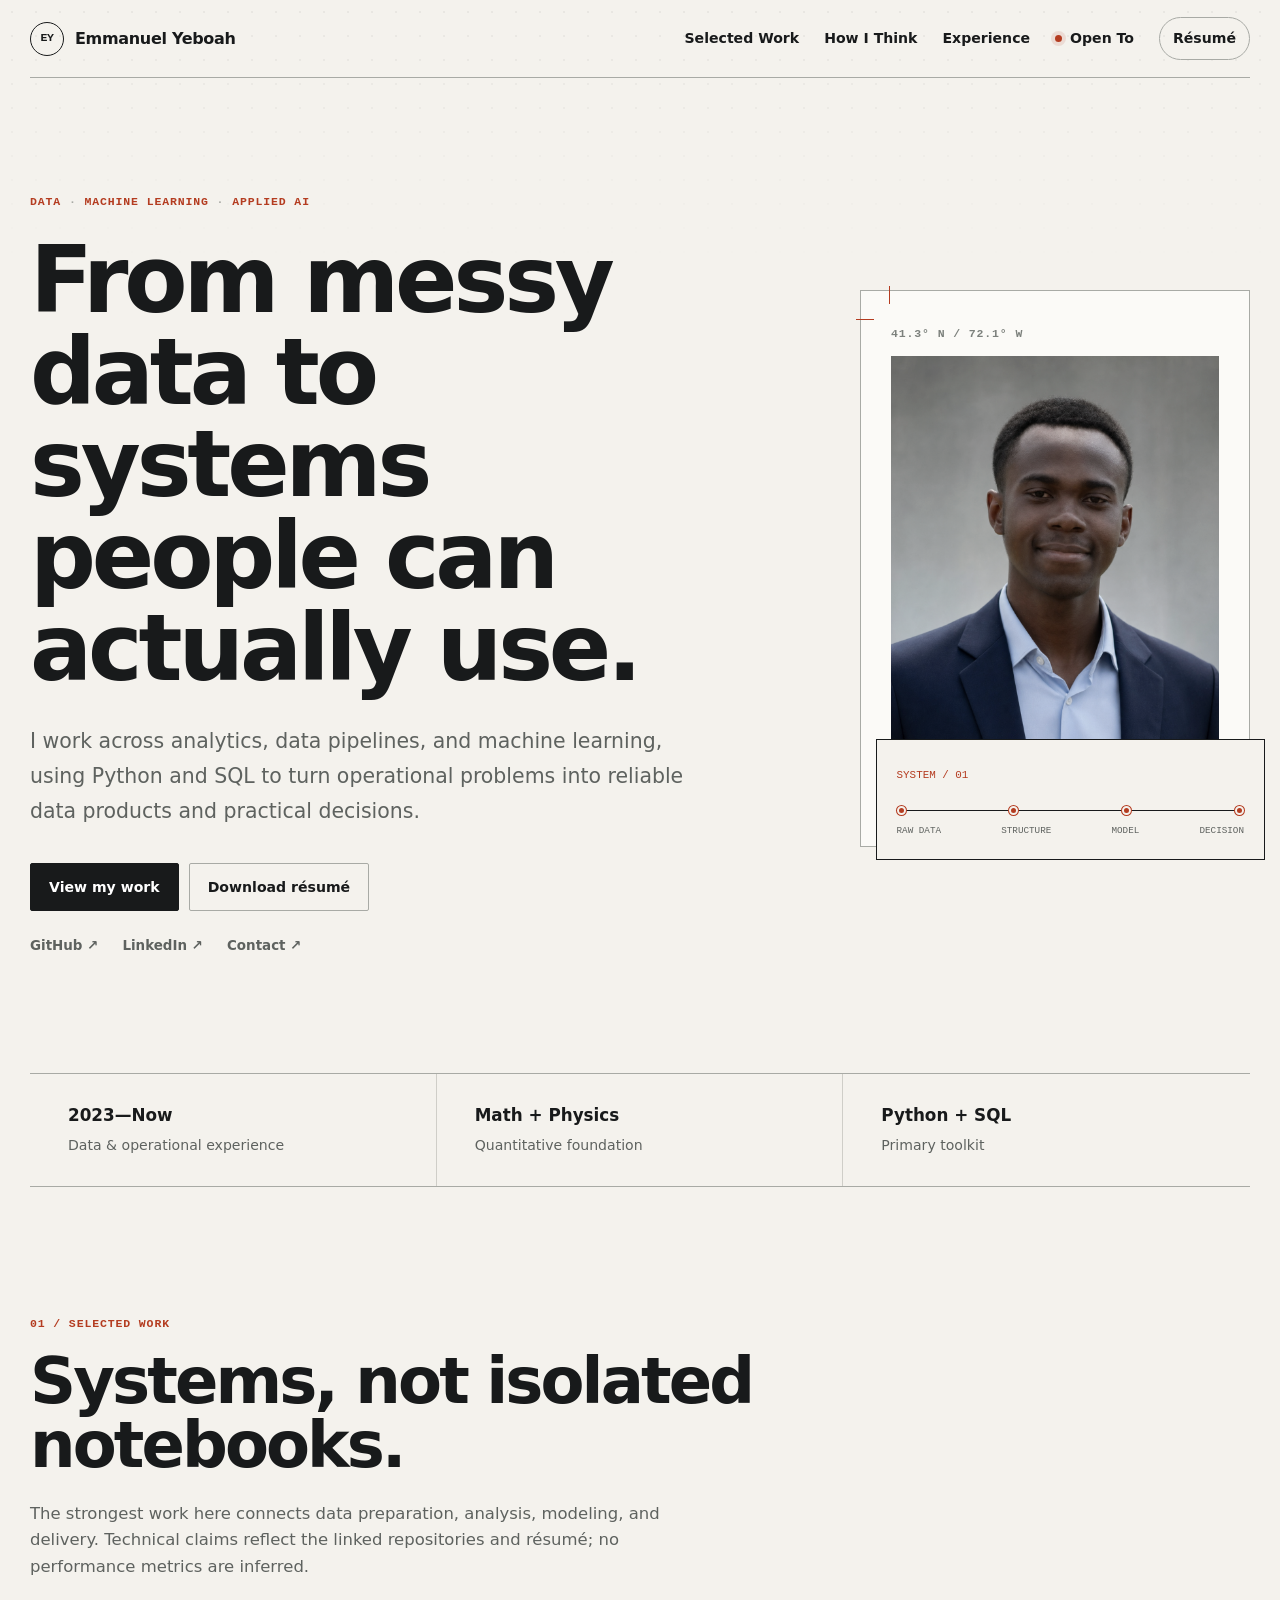
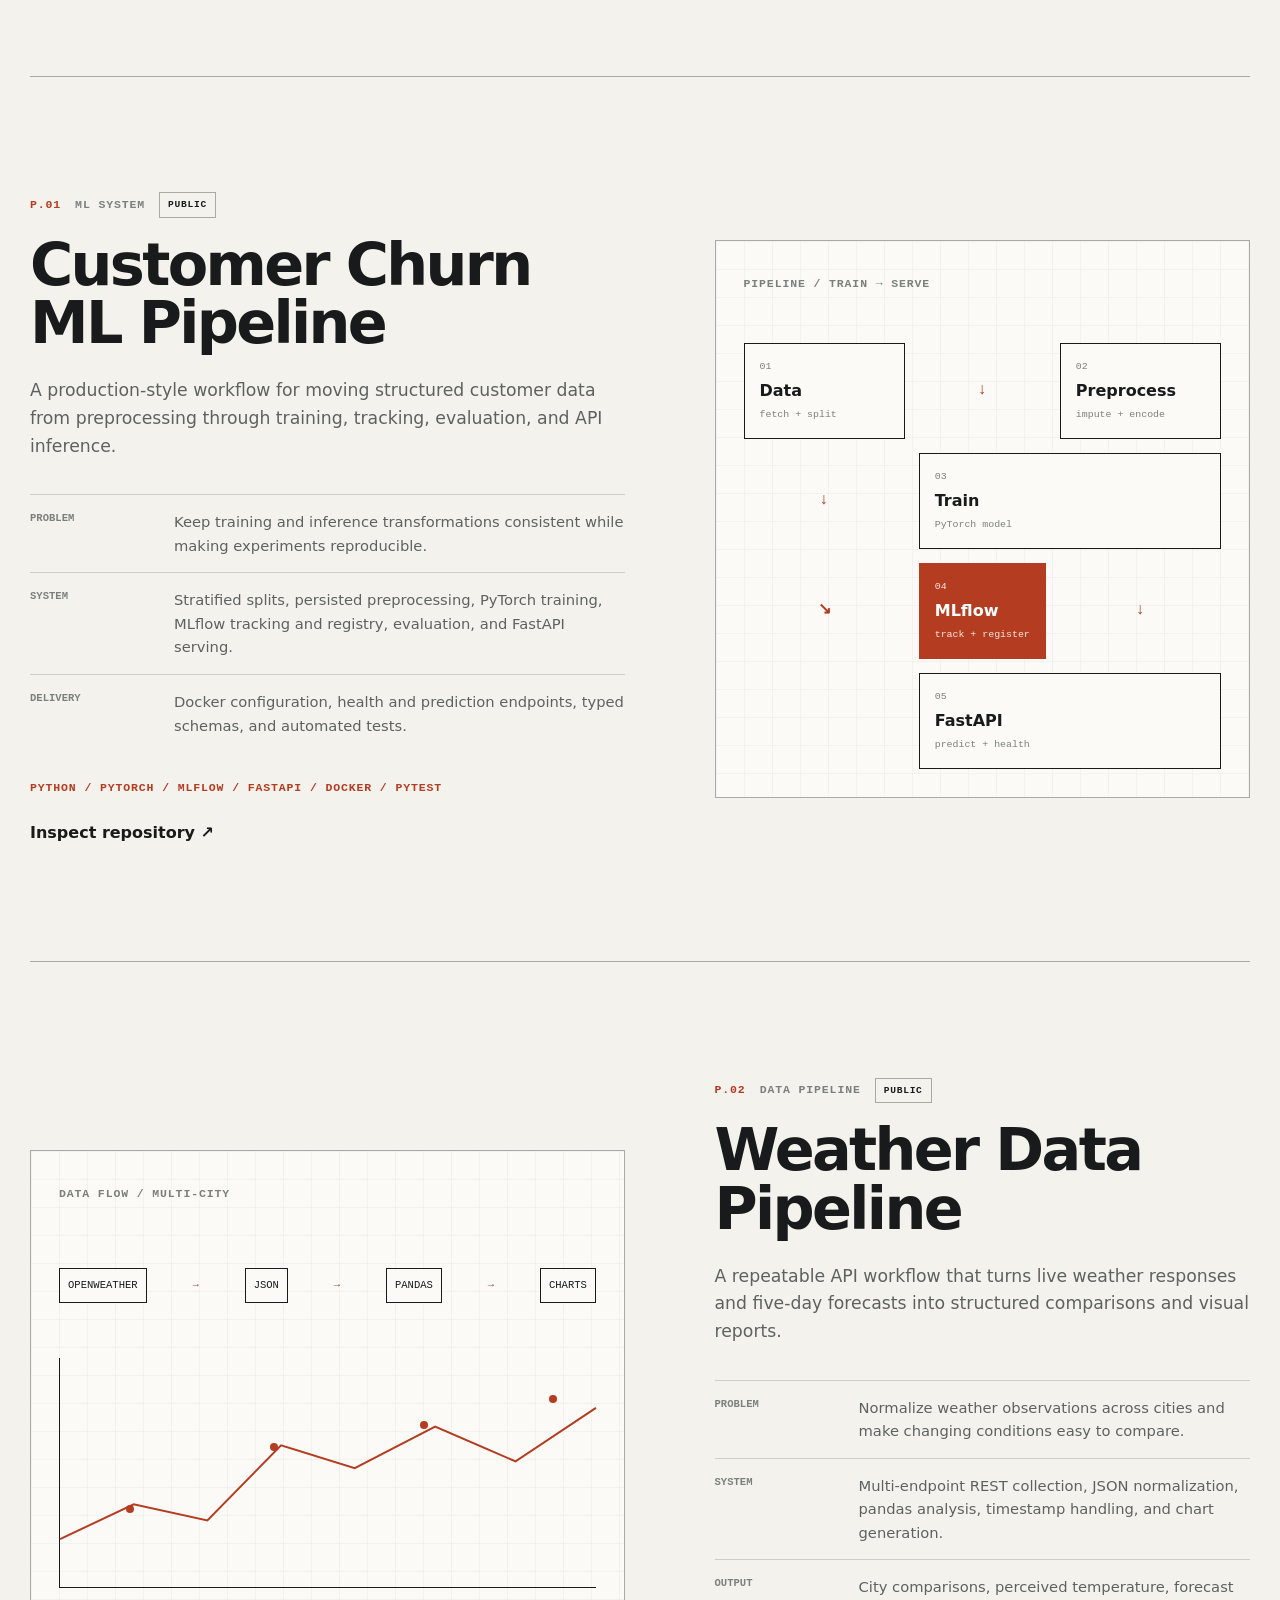
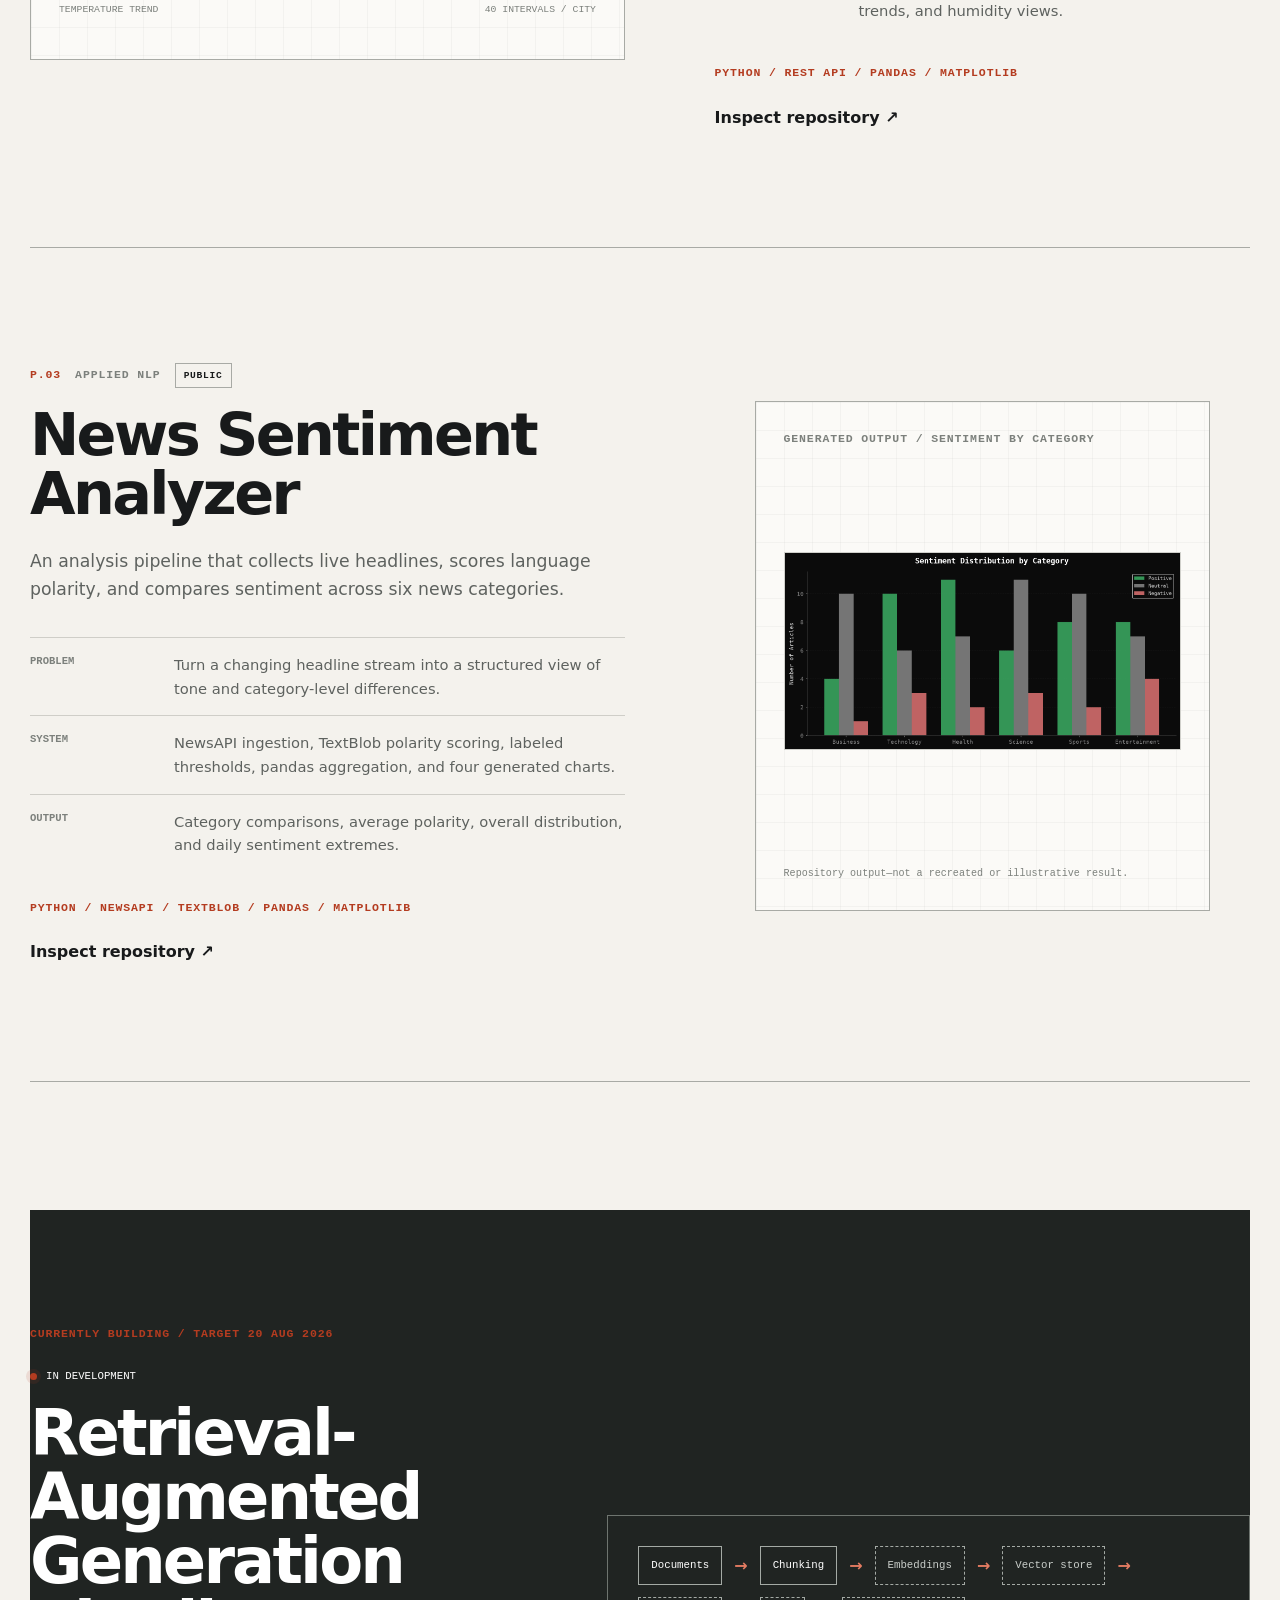
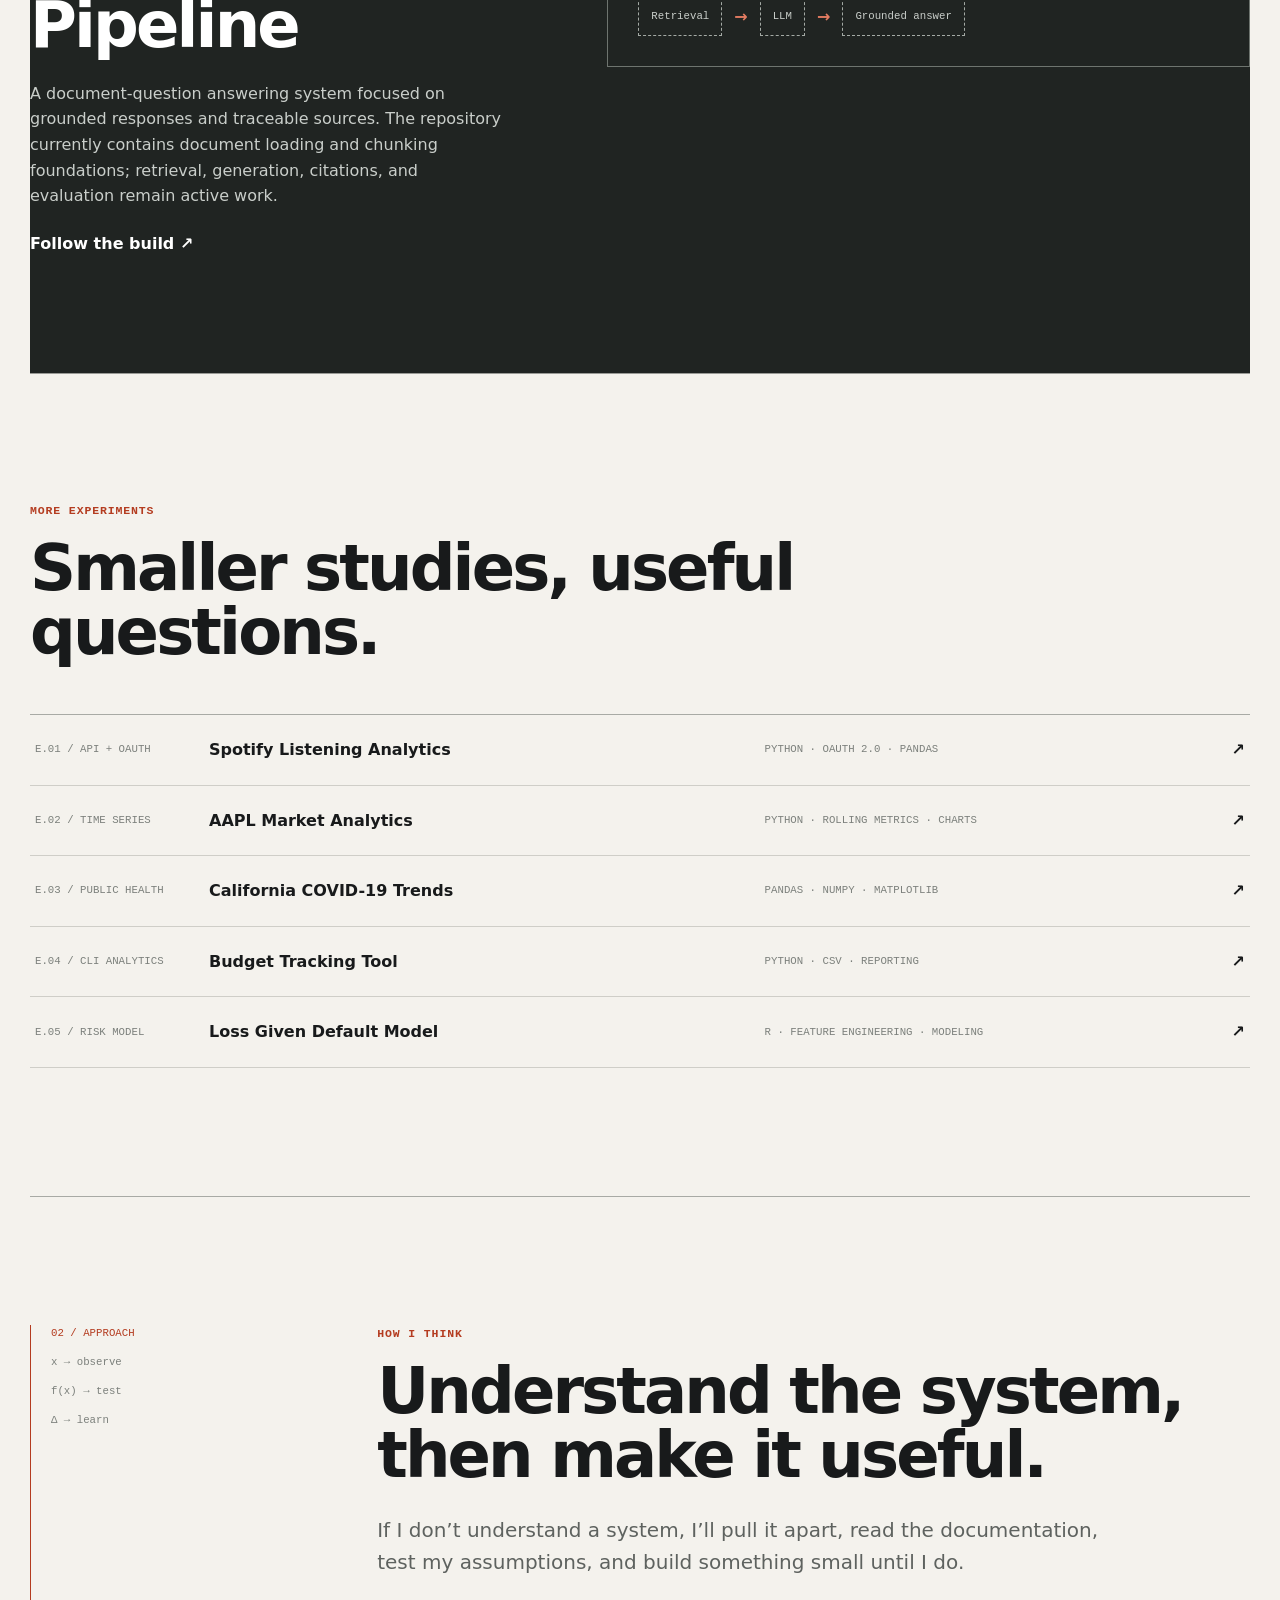
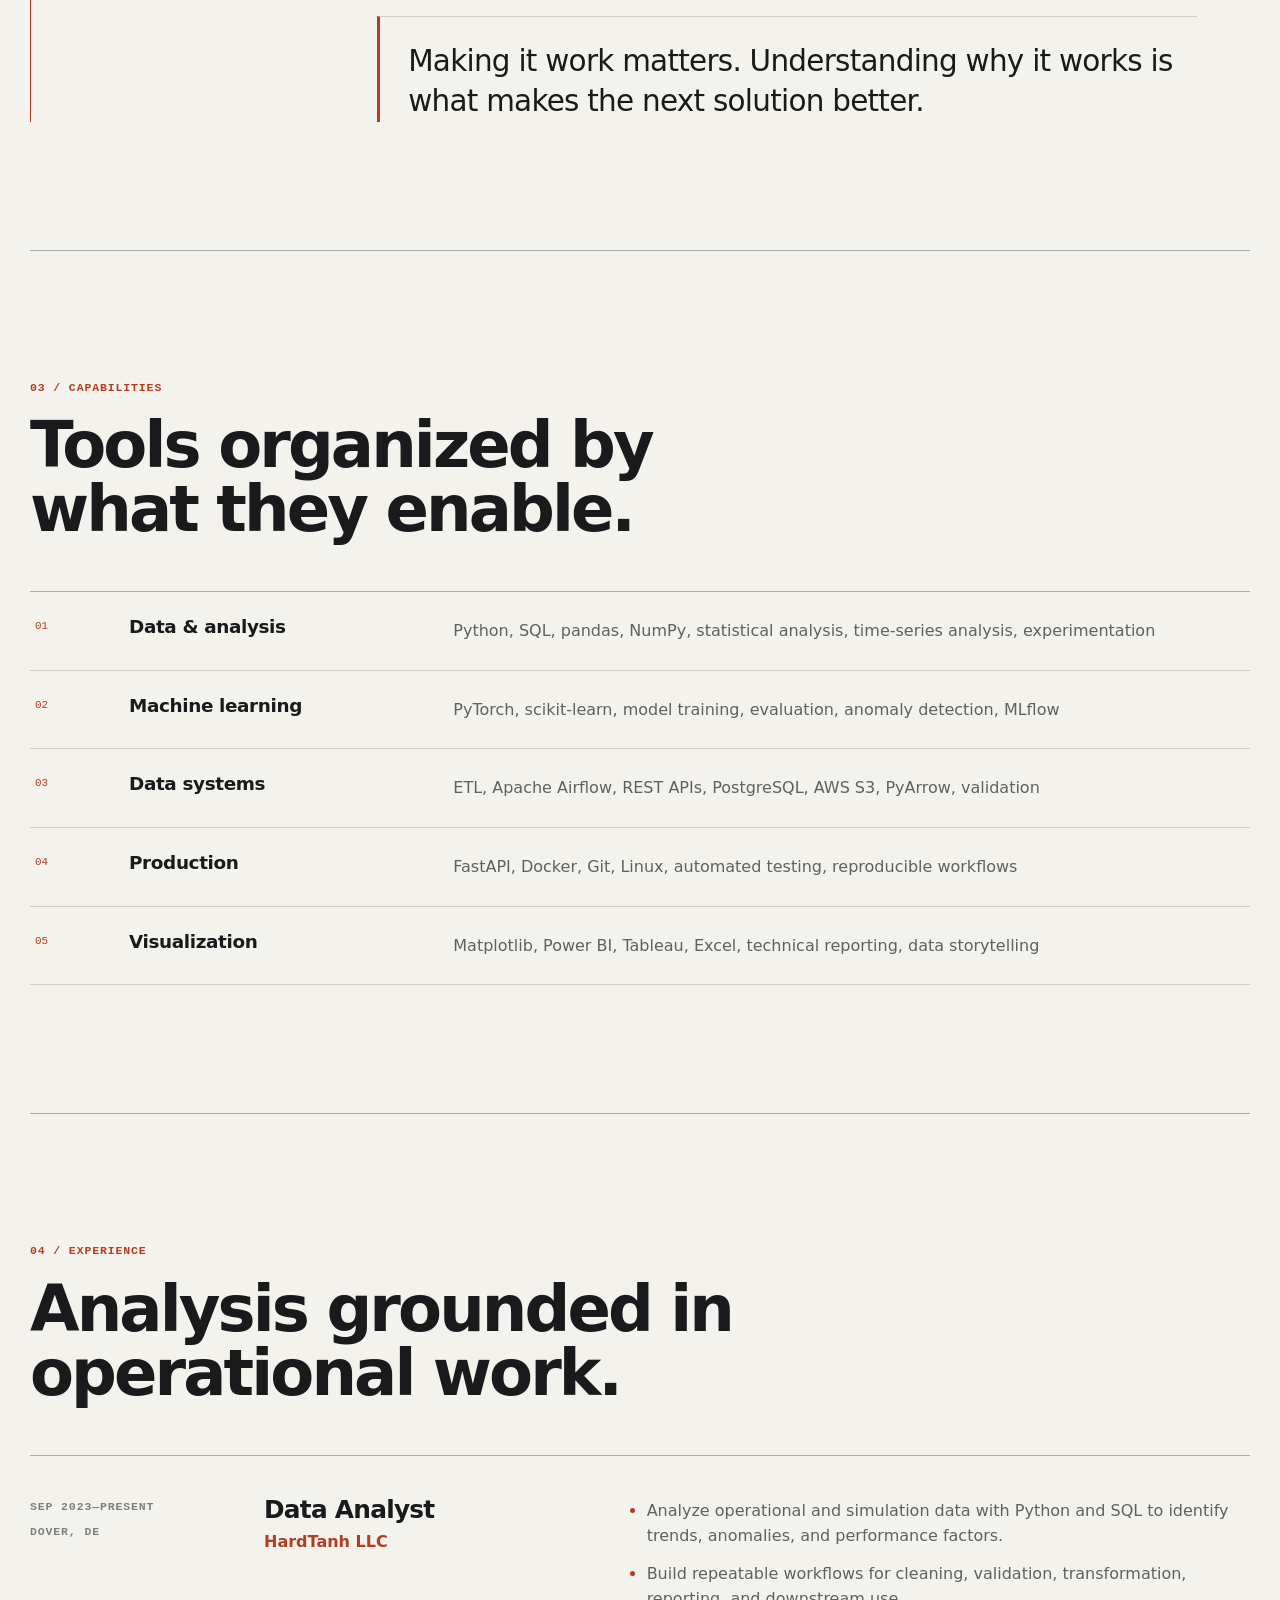
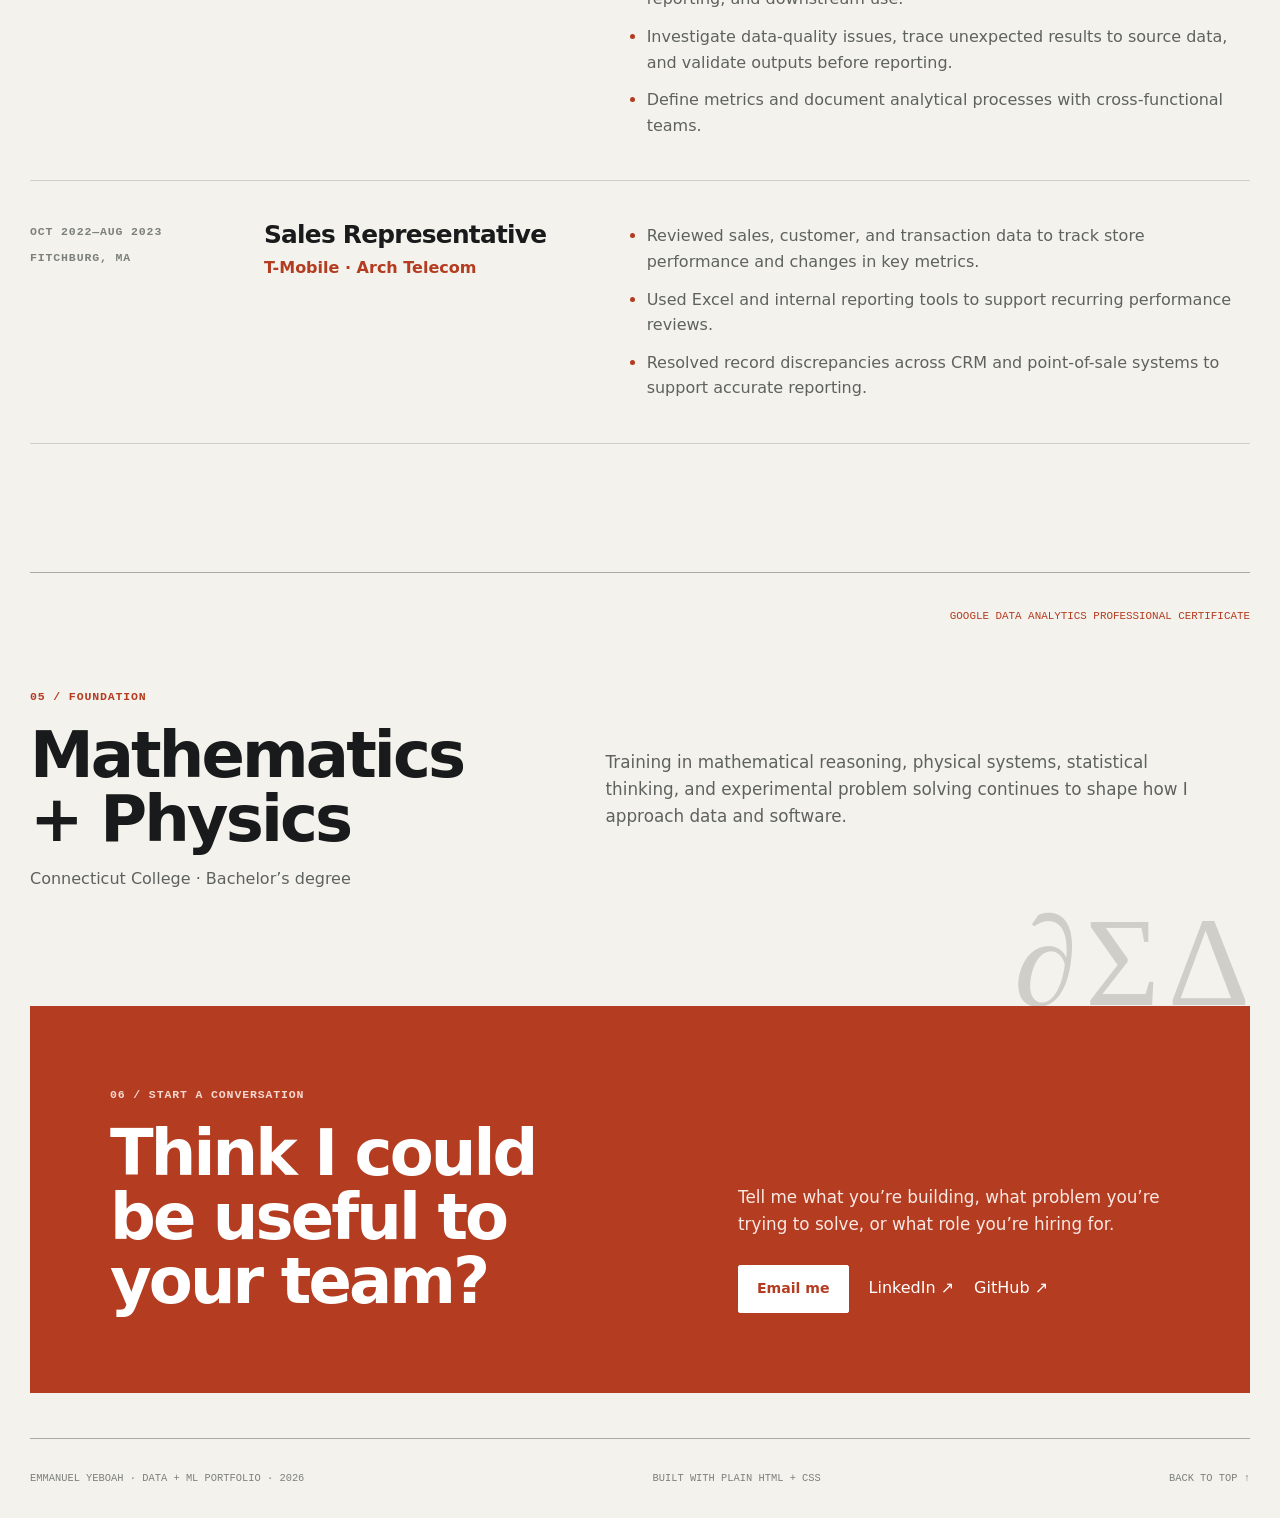
==== index.html @ 6bb98796 "feat: link public ML pipeline repository" ====
<!doctype html>
<html lang="en">
  <head>
    <meta charset="utf-8" />
    <meta name="viewport" content="width=device-width, initial-scale=1" />
    <meta name="description" content="Emmanuel Yeboah works across data analytics, machine learning, pipelines, and applied AI using Python and SQL." />
    <meta name="theme-color" content="#f4f2ed" />
    <meta property="og:title" content="Emmanuel Yeboah | Data, ML &amp; Applied AI" />
    <meta property="og:description" content="A quantitative portfolio spanning analytics, data systems, machine learning, and applied AI." />
    <meta property="og:type" content="website" />
    <meta property="og:url" content="https://mannyyebz.github.io/" />
    <meta property="og:image" content="https://mannyyebz.github.io/assets/professional-headshot.png" />
    <title>Emmanuel Yeboah | Data, ML &amp; Applied AI</title>
    <link rel="icon" href="assets/professional-headshot.png" />
    <link rel="preload" as="image" href="assets/professional-headshot.png" />
    <link rel="stylesheet" href="styles.css" />
  </head>
  <body>
    <a class="skip-link" href="#content">Skip to content</a>
    <header class="site-header">
      <a class="brand" href="#top" aria-label="Emmanuel Yeboah, home">
        <span class="brand-initials" aria-hidden="true">EY</span>
        <span>Emmanuel Yeboah</span>
      </a>
      <nav class="nav-links" aria-label="Primary navigation">
        <a href="#work">Selected Work</a>
        <a href="#approach">How I Think</a>
        <a href="#experience">Experience</a>
        <a class="nav-open-to" href="open-to.html"><span aria-hidden="true"></span>Open To</a>
        <a class="nav-resume" href="assets/emmanuel-yeboah-resume.pdf" download>Résumé</a>
      </nav>
    </header>

    <main id="content">
      <section class="hero section-shell" id="top" aria-labelledby="hero-title">
        <div class="hero-copy">
          <p class="kicker">Data <span>·</span> Machine Learning <span>·</span> Applied AI</p>
          <h1 id="hero-title">From messy data to systems people can actually use.</h1>
          <p class="hero-intro">I work across analytics, data pipelines, and machine learning, using Python and SQL to turn operational problems into reliable data products and practical decisions.</p>
          <div class="hero-actions" aria-label="Primary actions">
            <a class="button button-primary" href="#work">View my work</a>
            <a class="button" href="assets/emmanuel-yeboah-resume.pdf" download>Download résumé</a>
          </div>
          <div class="text-links" aria-label="Profile links">
            <a href="https://github.com/MannyYebz">GitHub <span aria-hidden="true">↗</span></a>
            <a href="https://linkedin.com/in/emmanuel-yeboah-1a095a162/">LinkedIn <span aria-hidden="true">↗</span></a>
            <a href="mailto:mannyyebz@gmail.com">Contact <span aria-hidden="true">↗</span></a>
          </div>
        </div>

        <aside class="hero-visual" aria-label="Data moves from raw input through structure and modeling to decisions">
          <div class="portrait-frame">
            <span class="portrait-coordinate">41.3° N / 72.1° W</span>
            <img src="assets/professional-headshot.png" alt="Emmanuel Yeboah" />
            <span class="portrait-caption">Emmanuel Yeboah<br />Data + ML systems</span>
          </div>
          <div class="flow-figure" aria-hidden="true">
            <span class="flow-label">SYSTEM / 01</span>
            <div class="flow-track"><i></i><i></i><i></i><i></i></div>
            <div class="flow-steps"><span>raw data</span><span>structure</span><span>model</span><span>decision</span></div>
          </div>
        </aside>
      </section>

      <section class="credibility section-shell" aria-label="Professional highlights">
        <div><strong>2023—Now</strong><span>Data &amp; operational experience</span></div>
        <div><strong>Math + Physics</strong><span>Quantitative foundation</span></div>
        <div><strong>Python + SQL</strong><span>Primary toolkit</span></div>
      </section>

      <section class="work-section section-shell" id="work" aria-labelledby="work-title">
        <div class="section-intro">
          <p class="section-index">01 / Selected work</p>
          <h2 id="work-title">Systems, not isolated notebooks.</h2>
          <p>The strongest work here connects data preparation, analysis, modeling, and delivery. Technical claims reflect the linked repositories and résumé; no performance metrics are inferred.</p>
        </div>

        <div class="flagship-list">
          <article class="flagship">
            <div class="project-copy">
              <div class="project-meta"><span>P.01</span><span>ML system</span><span class="status">Public</span></div>
              <h3>Customer Churn ML Pipeline</h3>
              <p class="project-lead">A production-style workflow for moving structured customer data from preprocessing through training, tracking, evaluation, and API inference.</p>
              <dl class="project-facts">
                <div><dt>Problem</dt><dd>Keep training and inference transformations consistent while making experiments reproducible.</dd></div>
                <div><dt>System</dt><dd>Stratified splits, persisted preprocessing, PyTorch training, MLflow tracking and registry, evaluation, and FastAPI serving.</dd></div>
                <div><dt>Delivery</dt><dd>Docker configuration, health and prediction endpoints, typed schemas, and automated tests.</dd></div>
              </dl>
              <p class="tech-line">PYTHON / PYTORCH / MLFLOW / FASTAPI / DOCKER / PYTEST</p>
              <a class="project-link" href="https://github.com/MannyYebz/ml-pipeline-core">Inspect repository <span aria-hidden="true">↗</span></a>
            </div>
            <div class="project-visual architecture-visual" role="img" aria-label="Machine learning pipeline: data, preprocessing, training, MLflow, evaluation, and API">
              <span class="visual-label">PIPELINE / TRAIN → SERVE</span>
              <div class="architecture-stack">
                <div><span>01</span><strong>Data</strong><small>fetch + split</small></div>
                <b aria-hidden="true">↓</b>
                <div><span>02</span><strong>Preprocess</strong><small>impute + encode</small></div>
                <b aria-hidden="true">↓</b>
                <div><span>03</span><strong>Train</strong><small>PyTorch model</small></div>
                <b aria-hidden="true">↘</b>
                <div class="accent-node"><span>04</span><strong>MLflow</strong><small>track + register</small></div>
                <b aria-hidden="true">↓</b>
                <div><span>05</span><strong>FastAPI</strong><small>predict + health</small></div>
              </div>
            </div>
          </article>

          <article class="flagship flagship-reverse">
            <div class="project-copy">
              <div class="project-meta"><span>P.02</span><span>Data pipeline</span><span class="status">Public</span></div>
              <h3>Weather Data Pipeline</h3>
              <p class="project-lead">A repeatable API workflow that turns live weather responses and five-day forecasts into structured comparisons and visual reports.</p>
              <dl class="project-facts">
                <div><dt>Problem</dt><dd>Normalize weather observations across cities and make changing conditions easy to compare.</dd></div>
                <div><dt>System</dt><dd>Multi-endpoint REST collection, JSON normalization, pandas analysis, timestamp handling, and chart generation.</dd></div>
                <div><dt>Output</dt><dd>City comparisons, perceived temperature, forecast trends, and humidity views.</dd></div>
              </dl>
              <p class="tech-line">PYTHON / REST API / PANDAS / MATPLOTLIB</p>
              <a class="project-link" href="https://github.com/MannyYebz/weather-data-pipeline">Inspect repository <span aria-hidden="true">↗</span></a>
            </div>
            <div class="project-visual pipeline-visual" role="img" aria-label="Weather pipeline: API request, JSON normalization, pandas analysis, and charts">
              <span class="visual-label">DATA FLOW / MULTI-CITY</span>
              <div class="pipeline-row"><span>OpenWeather</span><b>→</b><span>JSON</span><b>→</b><span>pandas</span><b>→</b><span>charts</span></div>
              <div class="mini-plot" aria-hidden="true">
                <span class="axis-y"></span><span class="axis-x"></span>
                <svg viewBox="0 0 400 150" role="presentation"><polyline points="0,118 55,92 110,104 165,48 220,65 280,34 340,60 400,20" /></svg>
                <i style="left:13%;bottom:34%"></i><i style="left:40%;bottom:61%"></i><i style="left:68%;bottom:71%"></i><i style="left:92%;bottom:82%"></i>
              </div>
              <div class="plot-key"><span>temperature trend</span><span>40 intervals / city</span></div>
            </div>
          </article>

          <article class="flagship">
            <div class="project-copy">
              <div class="project-meta"><span>P.03</span><span>Applied NLP</span><span class="status">Public</span></div>
              <h3>News Sentiment Analyzer</h3>
              <p class="project-lead">An analysis pipeline that collects live headlines, scores language polarity, and compares sentiment across six news categories.</p>
              <dl class="project-facts">
                <div><dt>Problem</dt><dd>Turn a changing headline stream into a structured view of tone and category-level differences.</dd></div>
                <div><dt>System</dt><dd>NewsAPI ingestion, TextBlob polarity scoring, labeled thresholds, pandas aggregation, and four generated charts.</dd></div>
                <div><dt>Output</dt><dd>Category comparisons, average polarity, overall distribution, and daily sentiment extremes.</dd></div>
              </dl>
              <p class="tech-line">PYTHON / NEWSAPI / TEXTBLOB / PANDAS / MATPLOTLIB</p>
              <a class="project-link" href="https://github.com/MannyYebz/news-sentiment-analyzer">Inspect repository <span aria-hidden="true">↗</span></a>
            </div>
            <figure class="project-visual chart-visual">
              <span class="visual-label">GENERATED OUTPUT / SENTIMENT BY CATEGORY</span>
              <img src="assets/news-sentiment-chart.png" alt="Bar chart comparing positive, neutral, and negative headline counts across six news categories" loading="lazy" />
              <figcaption>Repository output—not a recreated or illustrative result.</figcaption>
            </figure>
          </article>
        </div>
      </section>

      <section class="building-section section-shell" id="building" aria-labelledby="building-title">
        <div class="building-copy">
          <p class="section-index">Currently building / Target 20 Aug 2026</p>
          <div class="build-status"><span aria-hidden="true"></span>In development</div>
          <h2 id="building-title">Retrieval-Augmented Generation Pipeline</h2>
          <p>A document-question answering system focused on grounded responses and traceable sources. The repository currently contains document loading and chunking foundations; retrieval, generation, citations, and evaluation remain active work.</p>
          <a class="project-link" href="https://github.com/MannyYebz/rag-project">Follow the build <span aria-hidden="true">↗</span></a>
        </div>
        <div class="rag-flow" role="img" aria-label="Planned RAG flow: documents, chunking, embeddings, vector store, retrieval, language model, grounded answer">
          <span>Documents</span><b>→</b><span>Chunking</span><b>→</b><span class="future-node">Embeddings</span><b>→</b><span class="future-node">Vector store</span><b>→</b><span class="future-node">Retrieval</span><b>→</b><span class="future-node">LLM</span><b>→</b><span class="future-node">Grounded answer</span>
        </div>
      </section>

      <section class="other-work section-shell" aria-labelledby="other-work-title">
        <div class="compact-heading"><p class="section-index">More experiments</p><h2 id="other-work-title">Smaller studies, useful questions.</h2></div>
        <div class="experiment-list">
          <a href="https://github.com/MannyYebz/spotify-listening-analytics"><span>E.01 / API + OAuth</span><strong>Spotify Listening Analytics</strong><em>Python · OAuth 2.0 · pandas</em><b>↗</b></a>
          <a href="https://github.com/MannyYebz/stock_market_analytics"><span>E.02 / Time series</span><strong>AAPL Market Analytics</strong><em>Python · rolling metrics · charts</em><b>↗</b></a>
          <a href="https://github.com/MannyYebz/covid-analytics"><span>E.03 / Public health</span><strong>California COVID-19 Trends</strong><em>pandas · NumPy · Matplotlib</em><b>↗</b></a>
          <a href="https://github.com/MannyYebz/budget-tracker"><span>E.04 / CLI analytics</span><strong>Budget Tracking Tool</strong><em>Python · CSV · reporting</em><b>↗</b></a>
          <a href="https://github.com/MannyYebz/BLMC"><span>E.05 / Risk model</span><strong>Loss Given Default Model</strong><em>R · feature engineering · modeling</em><b>↗</b></a>
        </div>
      </section>

      <section class="approach-section section-shell" id="approach" aria-labelledby="approach-title">
        <div class="margin-note" aria-hidden="true"><span>02 / Approach</span><i>x → observe</i><i>f(x) → test</i><i>Δ → learn</i></div>
        <div class="approach-copy">
          <p class="section-index">How I think</p>
          <h2 id="approach-title">Understand the system, then make it useful.</h2>
          <p>If I don’t understand a system, I’ll pull it apart, read the documentation, test my assumptions, and build something small until I do.</p>
          <blockquote>Making it work matters. Understanding why it works is what makes the next solution better.</blockquote>
        </div>
      </section>

      <section class="skills-section section-shell" id="skills" aria-labelledby="skills-title">
        <div class="compact-heading"><p class="section-index">03 / Capabilities</p><h2 id="skills-title">Tools organized by what they enable.</h2></div>
        <div class="capability-table">
          <article><span>01</span><h3>Data &amp; analysis</h3><p>Python, SQL, pandas, NumPy, statistical analysis, time-series analysis, experimentation</p></article>
          <article><span>02</span><h3>Machine learning</h3><p>PyTorch, scikit-learn, model training, evaluation, anomaly detection, MLflow</p></article>
          <article><span>03</span><h3>Data systems</h3><p>ETL, Apache Airflow, REST APIs, PostgreSQL, AWS S3, PyArrow, validation</p></article>
          <article><span>04</span><h3>Production</h3><p>FastAPI, Docker, Git, Linux, automated testing, reproducible workflows</p></article>
          <article><span>05</span><h3>Visualization</h3><p>Matplotlib, Power BI, Tableau, Excel, technical reporting, data storytelling</p></article>
        </div>
      </section>

      <section class="experience-section section-shell" id="experience" aria-labelledby="experience-title">
        <div class="compact-heading"><p class="section-index">04 / Experience</p><h2 id="experience-title">Analysis grounded in operational work.</h2></div>
        <div class="experience-list">
          <article>
            <div class="role-meta"><span>Sep 2023—Present</span><span>Dover, DE</span></div>
            <div><h3>Data Analyst</h3><p class="company">HardTanh LLC</p></div>
            <ul><li>Analyze operational and simulation data with Python and SQL to identify trends, anomalies, and performance factors.</li><li>Build repeatable workflows for cleaning, validation, transformation, reporting, and downstream use.</li><li>Investigate data-quality issues, trace unexpected results to source data, and validate outputs before reporting.</li><li>Define metrics and document analytical processes with cross-functional teams.</li></ul>
          </article>
          <article>
            <div class="role-meta"><span>Oct 2022—Aug 2023</span><span>Fitchburg, MA</span></div>
            <div><h3>Sales Representative</h3><p class="company">T-Mobile · Arch Telecom</p></div>
            <ul><li>Reviewed sales, customer, and transaction data to track store performance and changes in key metrics.</li><li>Used Excel and internal reporting tools to support recurring performance reviews.</li><li>Resolved record discrepancies across CRM and point-of-sale systems to support accurate reporting.</li></ul>
          </article>
        </div>
      </section>

      <section class="education-section section-shell" aria-labelledby="education-title">
        <div><p class="section-index">05 / Foundation</p><h2 id="education-title">Mathematics + Physics</h2><p>Connecticut College · Bachelor’s degree</p></div>
        <p>Training in mathematical reasoning, physical systems, statistical thinking, and experimental problem solving continues to shape how I approach data and software.</p>
        <div class="education-mark" aria-hidden="true"><span>∂</span><span>Σ</span><span>Δ</span></div>
        <p class="certificate">Google Data Analytics Professional Certificate</p>
      </section>

      <section class="contact-section section-shell" id="contact" aria-labelledby="contact-title">
        <div><p class="section-index">06 / Start a conversation</p><h2 id="contact-title">Think I could be useful to your team?</h2></div>
        <div><p>Tell me what you’re building, what problem you’re trying to solve, or what role you’re hiring for.</p><div class="contact-actions"><a class="button button-light" href="mailto:mannyyebz@gmail.com">Email me</a><a href="https://linkedin.com/in/emmanuel-yeboah-1a095a162/">LinkedIn ↗</a><a href="https://github.com/MannyYebz">GitHub ↗</a></div></div>
      </section>
    </main>

    <footer class="site-footer">
      <span>Emmanuel Yeboah · Data + ML portfolio · 2026</span>
      <span>Built with plain HTML + CSS</span>
      <a href="#top">Back to top ↑</a>
    </footer>
  </body>
</html>
---- styles.css ----
:root {
  color-scheme: light;
  --paper: #f4f2ed;
  --paper-deep: #ebe8e1;
  --surface: #fbfaf7;
  --ink: #181a1b;
  --muted: #5e625f;
  --soft: #7c807c;
  --line: #cfcec8;
  --line-dark: #a8aaa5;
  --accent: #b43c20;
  --accent-soft: #f1ded8;
  --dark: #202422;
  --mono: "SFMono-Regular", Consolas, "Liberation Mono", monospace;
  --sans: Inter, ui-sans-serif, system-ui, -apple-system, BlinkMacSystemFont, "Segoe UI", sans-serif;
  --shell: min(1220px, calc(100% - 56px));
  --space-section: clamp(88px, 10vw, 148px);
}

* { box-sizing: border-box; }
html { scroll-behavior: smooth; }

body {
  margin: 0;
  background: var(--paper);
  color: var(--ink);
  font-family: var(--sans);
  line-height: 1.6;
  text-rendering: optimizeLegibility;
}

body::before {
  content: "";
  position: fixed;
  inset: 0;
  z-index: -1;
  pointer-events: none;
  opacity: 0.45;
  background-image: radial-gradient(circle, rgba(24, 26, 27, 0.12) 0.7px, transparent 0.8px);
  background-size: 24px 24px;
  mask-image: linear-gradient(to bottom, black, transparent 32%);
}

img { max-width: 100%; display: block; }
a { color: inherit; text-decoration: none; }
h1, h2, h3, p, blockquote, figure, dl, dd { margin-top: 0; }
h1, h2, h3 { margin-bottom: 0; line-height: 1; letter-spacing: -0.045em; }
p { margin-bottom: 0; }
ul { margin: 0; }

:focus-visible {
  outline: 3px solid var(--accent);
  outline-offset: 4px;
}

.skip-link {
  position: fixed;
  top: 12px;
  left: 12px;
  z-index: 100;
  padding: 10px 14px;
  background: var(--ink);
  color: white;
  transform: translateY(-150%);
}
.skip-link:focus { transform: translateY(0); }

.section-shell,
.site-header,
.site-footer { width: var(--shell); margin-inline: auto; }

.site-header {
  min-height: 78px;
  display: flex;
  align-items: center;
  justify-content: space-between;
  gap: 28px;
  border-bottom: 1px solid var(--line-dark);
}

.brand { display: inline-flex; align-items: center; gap: 11px; font-weight: 750; letter-spacing: -0.02em; }
.brand-initials {
  width: 34px;
  height: 34px;
  display: grid;
  place-items: center;
  border: 1px solid var(--ink);
  border-radius: 50%;
  font-family: var(--mono);
  font-size: 0.72rem;
}

.nav-links { display: flex; align-items: center; gap: 25px; font-size: 0.88rem; font-weight: 650; }
.nav-links a { position: relative; padding: 9px 0; }
.nav-links a::after {
  content: "";
  position: absolute;
  right: 0;
  bottom: 4px;
  left: 0;
  height: 1px;
  background: var(--accent);
  transform: scaleX(0);
  transform-origin: right;
  transition: transform 180ms ease;
}
.nav-links a:hover::after, .nav-links a:focus-visible::after, .nav-links .active::after { transform: scaleX(1); transform-origin: left; }
.nav-open-to { display: inline-flex; align-items: center; gap: 8px; }
.nav-open-to > span, .build-status > span, .availability-heading > span {
  width: 7px;
  height: 7px;
  border-radius: 50%;
  background: var(--accent);
  box-shadow: 0 0 0 4px rgba(180, 60, 32, 0.12);
}
.nav-resume { padding-inline: 13px !important; border: 1px solid var(--line-dark); border-radius: 999px; }

.kicker, .section-index, .project-meta, .tech-line, .visual-label, .status, .project-note,
.role-meta, .portrait-coordinate, .portrait-caption, .availability-card dt {
  font-family: var(--mono);
  font-size: 0.72rem;
  font-weight: 700;
  letter-spacing: 0.075em;
  text-transform: uppercase;
}
.kicker, .section-index { color: var(--accent); }

.hero {
  min-height: calc(100vh - 78px);
  display: grid;
  grid-template-columns: minmax(0, 1.2fr) minmax(390px, 0.72fr);
  align-items: center;
  gap: clamp(56px, 9vw, 130px);
  padding-block: clamp(72px, 9vw, 126px);
}
.hero-copy { max-width: 820px; }
.kicker { margin-bottom: 22px; }
.kicker span { color: var(--line-dark); }
.hero h1 { max-width: 850px; font-size: clamp(3.7rem, 7.2vw, 7.7rem); }
.hero-intro { max-width: 700px; margin-top: 30px; color: var(--muted); font-size: clamp(1.08rem, 1.6vw, 1.28rem); line-height: 1.7; }
.hero-actions { display: flex; flex-wrap: wrap; gap: 10px; margin-top: 34px; }
.button {
  min-height: 48px;
  display: inline-flex;
  align-items: center;
  justify-content: center;
  padding: 0 18px;
  border: 1px solid var(--line-dark);
  border-radius: 2px;
  background: transparent;
  font-size: 0.88rem;
  font-weight: 750;
  transition: transform 160ms ease, background 160ms ease, color 160ms ease;
}
.button:hover { transform: translateY(-2px); }
.button-primary { border-color: var(--ink); background: var(--ink); color: white; }
.button-primary:hover { background: var(--accent); border-color: var(--accent); }
.text-links { display: flex; flex-wrap: wrap; gap: 24px; margin-top: 24px; color: var(--muted); font-size: 0.84rem; font-weight: 650; }
.text-links a, .project-link, .contact-actions > a:not(.button) { border-bottom: 1px solid transparent; }
.text-links a:hover, .project-link:hover, .contact-actions > a:not(.button):hover { border-color: currentColor; }

.hero-visual { position: relative; min-height: 570px; display: flex; align-items: flex-start; justify-content: flex-end; }
.portrait-frame { position: relative; width: min(100%, 390px); padding: 34px 30px 30px; border: 1px solid var(--line-dark); background: var(--surface); }
.portrait-frame::before, .portrait-frame::after { content: ""; position: absolute; background: var(--accent); }
.portrait-frame::before { top: -5px; left: 28px; width: 1px; height: 18px; }
.portrait-frame::after { top: 28px; left: -5px; width: 18px; height: 1px; }
.portrait-frame img { width: 100%; aspect-ratio: 4 / 5; object-fit: cover; object-position: center 18%; filter: saturate(0.78) contrast(1.03); }
.portrait-coordinate { display: block; margin-bottom: 12px; color: var(--soft); }
.portrait-caption { display: block; margin-top: 15px; color: var(--muted); line-height: 1.55; }
.flow-figure { position: absolute; right: -15px; bottom: 0; width: min(390px, 94%); padding: 20px; border: 1px solid var(--ink); background: var(--paper); }
.flow-label { font-family: var(--mono); color: var(--accent); font-size: 0.68rem; }
.flow-track { position: relative; height: 28px; display: flex; align-items: center; justify-content: space-between; margin-top: 11px; }
.flow-track::before { content: ""; position: absolute; right: 4px; left: 4px; height: 1px; background: var(--ink); }
.flow-track i { position: relative; width: 9px; height: 9px; border: 2px solid var(--paper); border-radius: 50%; background: var(--accent); box-shadow: 0 0 0 1px var(--accent); }
.flow-steps { display: flex; justify-content: space-between; font-family: var(--mono); color: var(--muted); font-size: 0.58rem; text-transform: uppercase; }

.credibility { display: grid; grid-template-columns: repeat(3, 1fr); border-block: 1px solid var(--line-dark); }
.credibility div { min-height: 112px; display: grid; align-content: center; gap: 5px; padding: 20px clamp(18px, 3vw, 38px); border-right: 1px solid var(--line); }
.credibility div:last-child { border-right: 0; }
.credibility strong { font-size: 1.05rem; }
.credibility span { color: var(--muted); font-size: 0.88rem; }

.work-section, .other-work, .skills-section, .experience-section, .opportunity-section, .proof-section { padding-block: var(--space-section); }
.section-intro { max-width: 780px; margin-bottom: clamp(54px, 8vw, 96px); }
.section-index { margin-bottom: 16px; }
.section-intro h2, .compact-heading h2, .building-copy h2, .approach-copy h2, .bring-section h2,
.beyond-section h2, .education-section h2, .contact-section h2, .opportunity-section h2 {
  font-size: clamp(2.5rem, 5vw, 5.3rem);
}
.section-intro > p:last-child { max-width: 680px; margin-top: 24px; color: var(--muted); font-size: 1.03rem; }

.flagship-list { border-top: 1px solid var(--line-dark); }
.flagship { display: grid; grid-template-columns: 1fr 0.9fr; gap: clamp(40px, 7vw, 96px); padding-block: clamp(66px, 9vw, 120px); border-bottom: 1px solid var(--line-dark); }
.flagship-reverse .project-copy { order: 2; }
.flagship-reverse .project-visual { order: 1; }
.project-meta { display: flex; flex-wrap: wrap; align-items: center; gap: 14px; color: var(--soft); }
.project-meta span:first-child { color: var(--accent); }
.status { padding: 4px 8px; border: 1px solid var(--line-dark); color: var(--ink); font-size: 0.6rem; }
.status-private { border-style: dashed; }
.project-copy h3 { max-width: 670px; margin-top: 18px; font-size: clamp(2.4rem, 4.6vw, 5rem); }
.project-lead { max-width: 660px; margin-top: 24px; color: var(--muted); font-size: 1.08rem; }
.project-facts { margin: 34px 0 0; }
.project-facts div { display: grid; grid-template-columns: 86px 1fr; gap: 18px; padding: 15px 0; border-top: 1px solid var(--line); }
.project-facts dt { font-family: var(--mono); color: var(--soft); font-size: 0.66rem; font-weight: 700; text-transform: uppercase; }
.project-facts dd { color: var(--muted); font-size: 0.92rem; }
.tech-line { margin-top: 26px; color: var(--accent); line-height: 1.7; }
.project-link { display: inline-block; margin-top: 22px; font-weight: 750; }
.project-note { display: block; margin-top: 22px; color: var(--soft); text-transform: none; }

.project-visual { align-self: center; min-height: 510px; position: relative; padding: 28px; border: 1px solid var(--line-dark); background: var(--surface); overflow: hidden; }
.project-visual::before { content: ""; position: absolute; inset: 0; pointer-events: none; opacity: 0.45; background: linear-gradient(rgba(24,26,27,.08) 1px, transparent 1px), linear-gradient(90deg, rgba(24,26,27,.08) 1px, transparent 1px); background-size: 28px 28px; }
.visual-label { position: relative; z-index: 1; color: var(--soft); }
.architecture-stack { position: relative; z-index: 1; display: grid; grid-template-columns: 1fr auto 1fr; align-items: center; gap: 14px; margin-top: 48px; }
.architecture-stack div { min-height: 96px; display: grid; align-content: center; gap: 3px; padding: 15px; border: 1px solid var(--ink); background: var(--surface); }
.architecture-stack div:nth-of-type(3), .architecture-stack div:nth-of-type(5) { grid-column: 2 / 4; }
.architecture-stack b { font-family: var(--mono); color: var(--accent); text-align: center; }
.architecture-stack span, .architecture-stack small { font-family: var(--mono); color: var(--soft); font-size: 0.62rem; }
.architecture-stack .accent-node { background: var(--accent); color: white; border-color: var(--accent); }
.architecture-stack .accent-node span, .architecture-stack .accent-node small { color: #f9e8e3; }
.pipeline-row { position: relative; z-index: 1; display: flex; align-items: center; justify-content: space-between; gap: 7px; margin-top: 64px; font-family: var(--mono); font-size: 0.66rem; text-transform: uppercase; }
.pipeline-row span { padding: 8px; border: 1px solid var(--ink); background: var(--surface); }
.pipeline-row b { color: var(--accent); }
.mini-plot { position: relative; height: 230px; margin-top: 55px; border-left: 1px solid var(--ink); border-bottom: 1px solid var(--ink); }
.mini-plot svg { position: absolute; inset: 18px 0 0; width: 100%; height: calc(100% - 18px); overflow: visible; }
.mini-plot polyline { fill: none; stroke: var(--accent); stroke-width: 2; vector-effect: non-scaling-stroke; }
.mini-plot i { position: absolute; width: 8px; height: 8px; border-radius: 50%; background: var(--accent); transform: translate(-50%, 50%); }
.plot-key { display: flex; justify-content: space-between; margin-top: 14px; font-family: var(--mono); color: var(--soft); font-size: 0.61rem; text-transform: uppercase; }
.chart-visual { display: flex; flex-direction: column; }
.chart-visual img { position: relative; z-index: 1; width: 100%; margin: auto 0; border: 1px solid var(--line); filter: saturate(0.72) contrast(1.02); }
.chart-visual figcaption { position: relative; z-index: 1; margin-top: 13px; color: var(--soft); font-family: var(--mono); font-size: 0.63rem; }

.building-section { display: grid; grid-template-columns: 0.85fr 1.15fr; gap: clamp(48px, 8vw, 110px); padding-block: clamp(72px, 9vw, 118px); border-bottom: 1px solid var(--line-dark); background: var(--dark); color: white; box-shadow: 100vw 0 var(--dark), -100vw 0 var(--dark); clip-path: inset(0 -100vw); }
.building-copy h2 { max-width: 660px; margin-top: 16px; }
.building-copy > p:not(.section-index) { max-width: 620px; margin-top: 24px; color: #c9ceca; }
.build-status { width: fit-content; display: flex; align-items: center; gap: 9px; margin-top: 24px; font-family: var(--mono); font-size: 0.67rem; text-transform: uppercase; }
.building-section .project-link { color: white; }
.rag-flow { align-self: center; display: flex; flex-wrap: wrap; align-items: center; gap: 12px; padding: 30px; border: 1px solid #6e746f; }
.rag-flow span { padding: 10px 12px; border: 1px solid #a4aaa5; font-family: var(--mono); font-size: 0.67rem; }
.rag-flow b { color: #e47c62; }
.rag-flow .future-node { border-style: dashed; color: #c9ceca; }

.compact-heading { max-width: 800px; margin-bottom: 50px; }
.compact-heading h2 { margin-top: 14px; }
.experiment-list, .proof-list { border-top: 1px solid var(--line-dark); }
.experiment-list a, .proof-list a { display: grid; grid-template-columns: 150px 1.2fr 1fr auto; gap: 24px; align-items: center; padding: 22px 5px; border-bottom: 1px solid var(--line); transition: padding 160ms ease, color 160ms ease; }
.experiment-list a:hover, .proof-list a:hover { padding-inline: 13px; color: var(--accent); }
.experiment-list span, .experiment-list em, .proof-list span, .proof-list em { font-family: var(--mono); color: var(--soft); font-size: 0.67rem; font-style: normal; text-transform: uppercase; }
.experiment-list b, .proof-list b { font-style: normal; font-weight: 700; }

.approach-section, .beyond-section { display: grid; grid-template-columns: 0.42fr 1.58fr; gap: clamp(42px, 9vw, 130px); padding-block: var(--space-section); border-block: 1px solid var(--line-dark); }
.margin-note { display: flex; flex-direction: column; gap: 12px; padding-left: 20px; border-left: 1px solid var(--accent); font-family: var(--mono); color: var(--soft); font-size: 0.67rem; }
.margin-note span { color: var(--accent); text-transform: uppercase; }
.margin-note i { font-style: normal; }
.approach-copy, .beyond-section > div:last-child { max-width: 820px; }
.approach-copy > p:not(.section-index), .beyond-section > div:last-child > p:not(.section-index) { max-width: 740px; margin-top: 27px; color: var(--muted); font-size: clamp(1.05rem, 1.7vw, 1.25rem); }
.approach-copy blockquote, .beyond-section blockquote { margin: 38px 0 0; padding: 25px 0 0 28px; border-top: 1px solid var(--line); border-left: 3px solid var(--accent); font-size: clamp(1.35rem, 2.3vw, 2rem); line-height: 1.35; letter-spacing: -0.025em; }

.capability-table { border-top: 1px solid var(--line-dark); }
.capability-table article { display: grid; grid-template-columns: 70px minmax(180px, 0.55fr) 1.45fr; gap: 24px; padding: 26px 5px; border-bottom: 1px solid var(--line); }
.capability-table span { font-family: var(--mono); color: var(--accent); font-size: 0.68rem; }
.capability-table h3 { font-size: 1.15rem; letter-spacing: -0.02em; }
.capability-table p { color: var(--muted); }

.experience-section { border-top: 1px solid var(--line-dark); }
.experience-list { border-top: 1px solid var(--line-dark); }
.experience-list article { display: grid; grid-template-columns: 170px 0.65fr 1.35fr; gap: clamp(25px, 5vw, 70px); padding-block: 42px; border-bottom: 1px solid var(--line); }
.role-meta { display: flex; flex-direction: column; gap: 7px; color: var(--soft); }
.experience-list h3 { font-size: 1.55rem; letter-spacing: -0.03em; }
.company { margin-top: 7px; color: var(--accent); font-weight: 700; }
.experience-list ul { display: grid; gap: 12px; padding-left: 19px; color: var(--muted); }
.experience-list li::marker { color: var(--accent); }

.education-section { position: relative; display: grid; grid-template-columns: 0.75fr 1.05fr; gap: clamp(40px, 9vw, 130px); padding-block: clamp(72px, 9vw, 120px); border-top: 1px solid var(--line-dark); overflow: hidden; }
.education-section > div:first-child > p:last-child { margin-top: 15px; color: var(--muted); }
.education-section > p { align-self: center; max-width: 610px; color: var(--muted); font-size: 1.05rem; }
.education-mark { position: absolute; right: 0; bottom: -20px; display: flex; gap: 8px; color: var(--line); font-family: Georgia, serif; font-size: clamp(5rem, 10vw, 10rem); line-height: 1; }
.education-section .certificate { position: absolute; right: 0; top: 35px; color: var(--accent); font-family: var(--mono); font-size: 0.68rem; text-transform: uppercase; }

.contact-section { display: grid; grid-template-columns: 1.1fr 0.9fr; gap: clamp(40px, 8vw, 100px); align-items: end; margin-bottom: 45px; padding: clamp(40px, 7vw, 80px); background: var(--accent); color: white; }
.contact-section .section-index { color: #f5d8d0; }
.contact-section > div:last-child > p { max-width: 520px; color: #fae8e3; font-size: 1.05rem; }
.contact-actions { display: flex; flex-wrap: wrap; align-items: center; gap: 20px; margin-top: 27px; }
.button-light { border-color: white; background: white; color: var(--accent); }
.site-footer { min-height: 80px; display: flex; align-items: center; justify-content: space-between; gap: 24px; border-top: 1px solid var(--line-dark); color: var(--soft); font-family: var(--mono); font-size: 0.65rem; text-transform: uppercase; }

/* Open To */
.open-hero { min-height: calc(100vh - 78px); display: grid; grid-template-columns: 1.25fr 0.75fr; align-items: center; gap: clamp(52px, 9vw, 126px); padding-block: clamp(76px, 10vw, 142px); }
.open-hero h1 { max-width: 900px; font-size: clamp(3.5rem, 7vw, 7.5rem); }
.availability-card { position: relative; padding: 30px; border: 1px solid var(--line-dark); background: var(--surface); }
.availability-heading { display: flex; align-items: center; gap: 10px; }
.availability-card dl { margin: 25px 0 0; }
.availability-card dl div { padding: 17px 0; border-top: 1px solid var(--line); }
.availability-card dt { color: var(--soft); }
.availability-card dd { margin-top: 4px; font-weight: 700; }
.availability-coordinate { position: relative; height: 70px; display: flex; align-items: flex-end; justify-content: space-between; margin-top: 20px; border-left: 1px solid var(--ink); border-bottom: 1px solid var(--ink); font-family: var(--mono); color: var(--soft); font-size: 0.6rem; }
.availability-coordinate i { position: absolute; left: 62%; bottom: 40%; width: 8px; height: 8px; border-radius: 50%; background: var(--accent); }
.availability-coordinate i::after { content: ""; position: absolute; width: 48px; border-top: 1px dashed var(--accent); transform: rotate(-28deg); transform-origin: left; }
.opportunity-grid { display: grid; grid-template-columns: repeat(2, 1fr); border-top: 1px solid var(--line-dark); border-left: 1px solid var(--line-dark); }
.opportunity-grid article { min-height: 330px; padding: clamp(25px, 4vw, 48px); border-right: 1px solid var(--line-dark); border-bottom: 1px solid var(--line-dark); }
.opportunity-grid article > span { font-family: var(--mono); color: var(--accent); font-size: 0.68rem; }
.opportunity-grid h3 { margin-top: 50px; font-size: 2rem; }
.opportunity-grid ul, .opportunity-grid p { display: grid; gap: 8px; margin-top: 24px; padding-left: 18px; color: var(--muted); }
.opportunity-grid p { padding-left: 0; }
.bring-section { padding-block: var(--space-section); border-block: 1px solid var(--line-dark); }
.bring-section > div:first-child { max-width: 820px; }
.bring-flow { display: grid; grid-template-columns: 1fr auto 1fr auto 1fr auto 1fr auto 1fr; align-items: center; gap: 10px; margin-top: 65px; }
.bring-flow div { min-height: 125px; display: grid; align-content: center; gap: 5px; padding: 16px; border: 1px solid var(--line-dark); background: var(--surface); }
.bring-flow span, .bring-flow small { font-family: var(--mono); color: var(--soft); font-size: 0.62rem; }
.bring-flow b { color: var(--accent); }
.proof-building { background: var(--accent-soft); }
.beyond-section { border-top: 0; }

@media (prefers-reduced-motion: no-preference) {
  .flow-track i:nth-child(2) { animation: node-pulse 3s 0.5s infinite; }
  .flow-track i:nth-child(3) { animation: node-pulse 3s 1s infinite; }
  .flow-track i:nth-child(4) { animation: node-pulse 3s 1.5s infinite; }
  @keyframes node-pulse { 0%, 70%, 100% { transform: scale(1); } 35% { transform: scale(1.5); } }
  .flagship:hover .project-visual { transform: translateY(-3px); }
  .project-visual { transition: transform 220ms ease; }
}

@media (max-width: 1050px) {
  :root { --shell: min(100% - 40px, 1220px); }
  .nav-links { gap: 16px; }
  .hero, .open-hero { grid-template-columns: 1fr 0.7fr; gap: 46px; }
  .hero h1, .open-hero h1 { font-size: clamp(3.3rem, 7.5vw, 6rem); }
  .flagship { grid-template-columns: 1fr 0.88fr; gap: 40px; }
  .project-visual { min-height: 470px; }
  .building-section { grid-template-columns: 1fr; }
  .bring-flow { grid-template-columns: repeat(5, 1fr); }
  .bring-flow > b { display: none; }
}

@media (max-width: 800px) {
  :root { --shell: min(100% - 30px, 1220px); --space-section: 86px; }
  .site-header { align-items: flex-start; flex-direction: column; padding: 16px 0 12px; }
  .nav-links { width: 100%; overflow-x: auto; padding-bottom: 4px; scrollbar-width: thin; }
  .nav-links a { flex: 0 0 auto; }
  .hero, .open-hero { min-height: auto; grid-template-columns: 1fr; }
  .hero { padding-top: 76px; }
  .hero-visual { min-height: 520px; justify-content: center; }
  .portrait-frame { margin-right: 20px; }
  .flow-figure { right: 0; }
  .credibility { grid-template-columns: 1fr; }
  .credibility div { min-height: 90px; border-right: 0; border-bottom: 1px solid var(--line); }
  .credibility div:last-child { border-bottom: 0; }
  .flagship { grid-template-columns: 1fr; }
  .flagship-reverse .project-copy, .flagship-reverse .project-visual { order: initial; }
  .project-visual { min-height: 460px; }
  .building-section { box-shadow: 30px 0 var(--dark), -30px 0 var(--dark); clip-path: inset(0 -30px); }
  .experiment-list a, .proof-list a { grid-template-columns: 100px 1fr auto; }
  .experiment-list em, .proof-list em { grid-column: 2; }
  .experiment-list b, .proof-list b { grid-column: 3; grid-row: 1 / 3; }
  .approach-section, .beyond-section { grid-template-columns: 1fr; }
  .margin-note { flex-direction: row; flex-wrap: wrap; }
  .capability-table article { grid-template-columns: 48px 1fr; }
  .capability-table p { grid-column: 2; }
  .experience-list article { grid-template-columns: 1fr 1fr; }
  .experience-list article > ul { grid-column: 1 / -1; }
  .education-section { grid-template-columns: 1fr; }
  .education-section .certificate { position: static; grid-column: 1; }
  .contact-section { grid-template-columns: 1fr; }
  .opportunity-grid { grid-template-columns: 1fr; }
  .bring-flow { grid-template-columns: 1fr; }
  .bring-flow div { min-height: 96px; }
  .site-footer { align-items: flex-start; flex-direction: column; justify-content: center; padding-block: 20px; }
}

@media (max-width: 520px) {
  :root { --shell: calc(100% - 24px); --space-section: 72px; }
  body::before { opacity: 0.28; }
  .brand-initials { width: 31px; height: 31px; }
  .nav-links { flex-wrap: wrap; gap: 4px 16px; overflow-x: visible; }
  .nav-links a { padding-block: 5px; }
  .hero, .open-hero { padding-block: 60px 72px; }
  .hero h1, .open-hero h1 { font-size: clamp(2.8rem, 14vw, 4.1rem); }
  .hero-intro { margin-top: 24px; font-size: 1rem; }
  .hero-actions, .button { width: 100%; }
  .text-links { justify-content: space-between; gap: 12px; }
  .hero-visual { min-height: 460px; }
  .portrait-frame { width: calc(100% - 22px); margin: 0 22px 0 0; padding: 24px 20px; }
  .portrait-frame img { aspect-ratio: 1 / 1.12; }
  .flow-figure { width: calc(100% - 10px); }
  .section-intro h2, .compact-heading h2, .building-copy h2, .approach-copy h2, .bring-section h2,
  .beyond-section h2, .education-section h2, .contact-section h2, .opportunity-section h2 { font-size: clamp(2.3rem, 12vw, 3.6rem); }
  .flagship { padding-block: 62px; }
  .project-copy h3 { font-size: clamp(2.2rem, 11vw, 3.5rem); }
  .project-facts div { grid-template-columns: 1fr; gap: 5px; }
  .project-visual { min-height: 390px; padding: 20px; }
  .architecture-stack { gap: 8px; margin-top: 30px; }
  .architecture-stack div { min-height: 82px; padding: 10px; }
  .pipeline-row { flex-wrap: wrap; justify-content: flex-start; margin-top: 38px; }
  .mini-plot { height: 185px; margin-top: 42px; }
  .rag-flow { padding: 20px; }
  .experiment-list a, .proof-list a { grid-template-columns: 1fr auto; gap: 8px 16px; }
  .experiment-list span, .proof-list span { grid-column: 1; }
  .experiment-list strong, .proof-list strong { grid-column: 1; }
  .experiment-list em, .proof-list em { grid-column: 1; }
  .experiment-list b, .proof-list b { grid-column: 2; grid-row: 1 / 4; }
  .capability-table article { grid-template-columns: 34px 1fr; gap: 12px; }
  .experience-list article { grid-template-columns: 1fr; gap: 20px; }
  .experience-list article > ul { grid-column: 1; }
  .education-mark { opacity: 0.5; }
  .contact-section { width: 100%; margin-bottom: 0; padding: 45px 24px; }
  .contact-actions { align-items: stretch; flex-direction: column; }
  .contact-actions .button { width: 100%; }
  .availability-card { padding: 24px; }
}

@media (prefers-reduced-motion: reduce) {
  html { scroll-behavior: auto; }
  *, *::before, *::after { animation-duration: 0.01ms !important; animation-iteration-count: 1 !important; transition-duration: 0.01ms !important; }
}

@media print {
  body { background: white; }
  body::before, .site-header, .hero-visual, .contact-section, .site-footer { display: none; }
  .hero { min-height: auto; display: block; padding: 30px 0; }
  .section-shell { width: 100%; }
  .flagship, .building-section { break-inside: avoid; }
  .building-section { background: white; color: black; box-shadow: none; clip-path: none; }
}
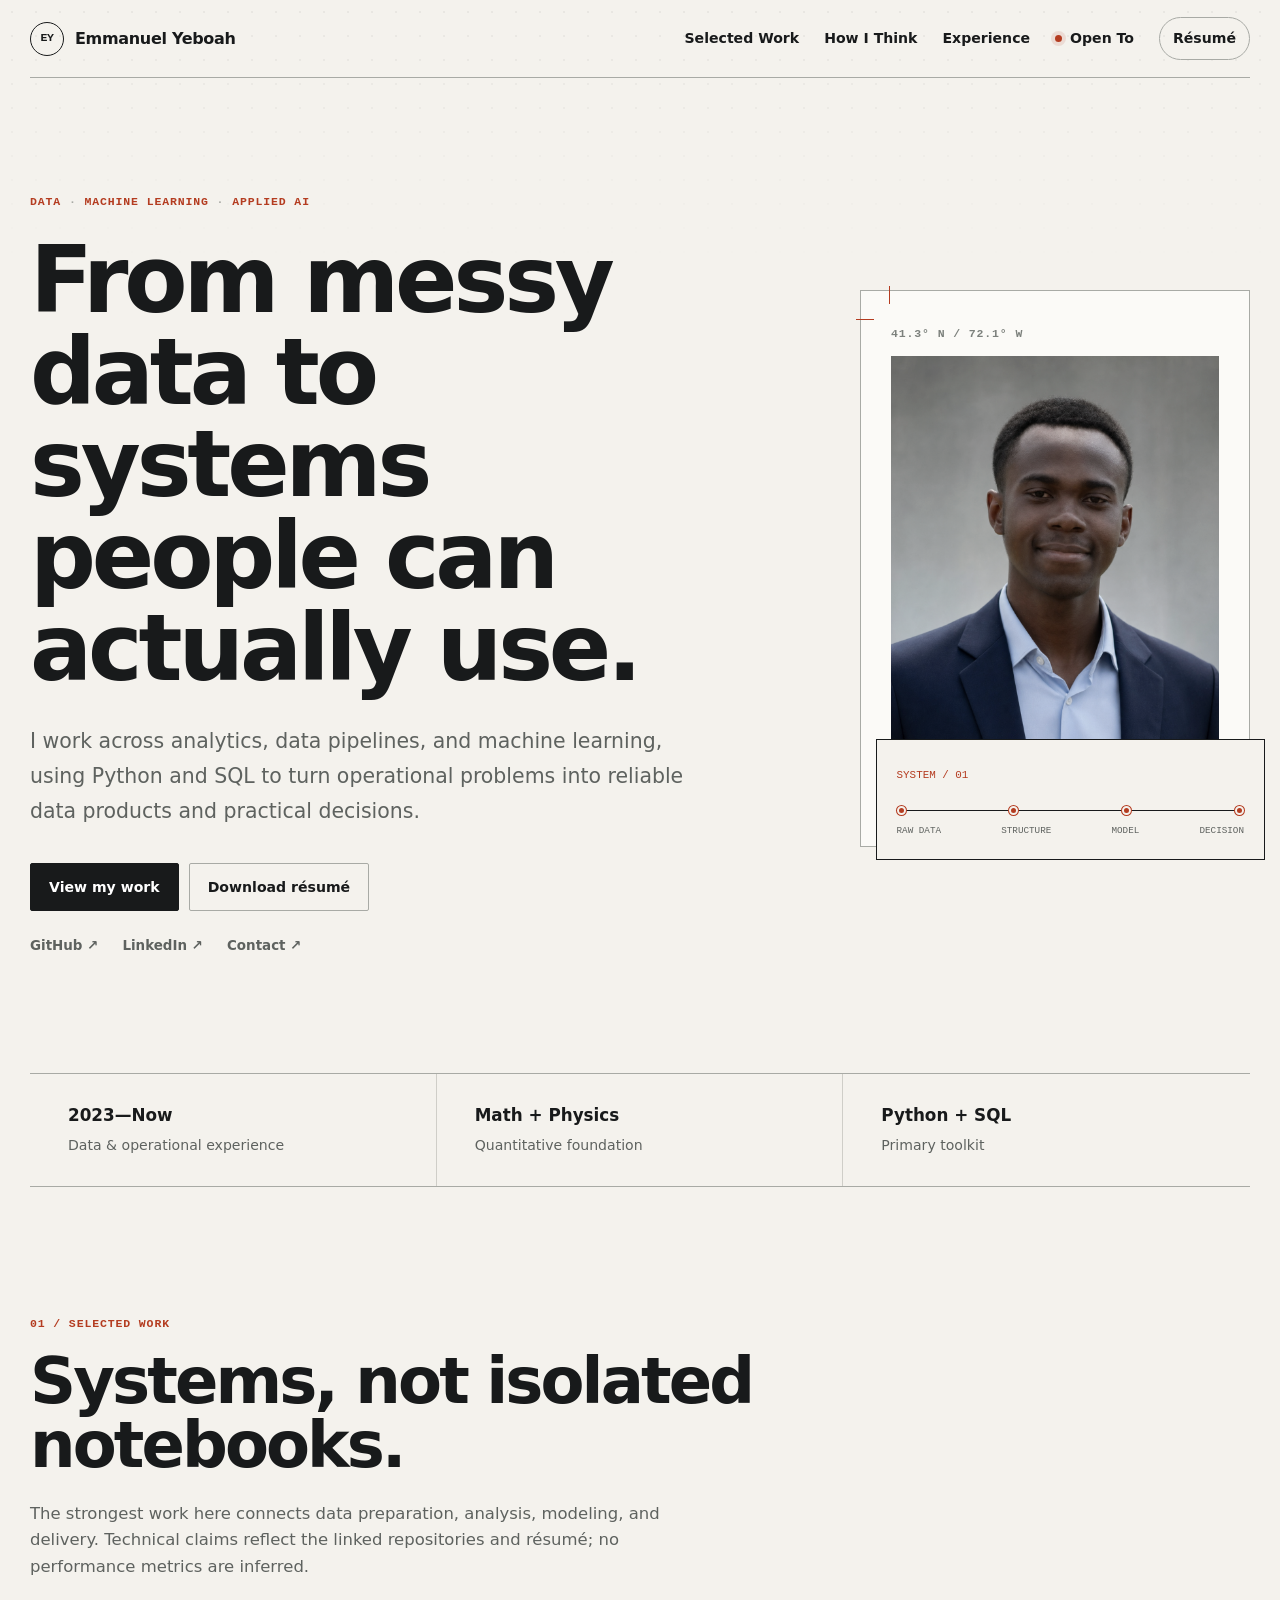
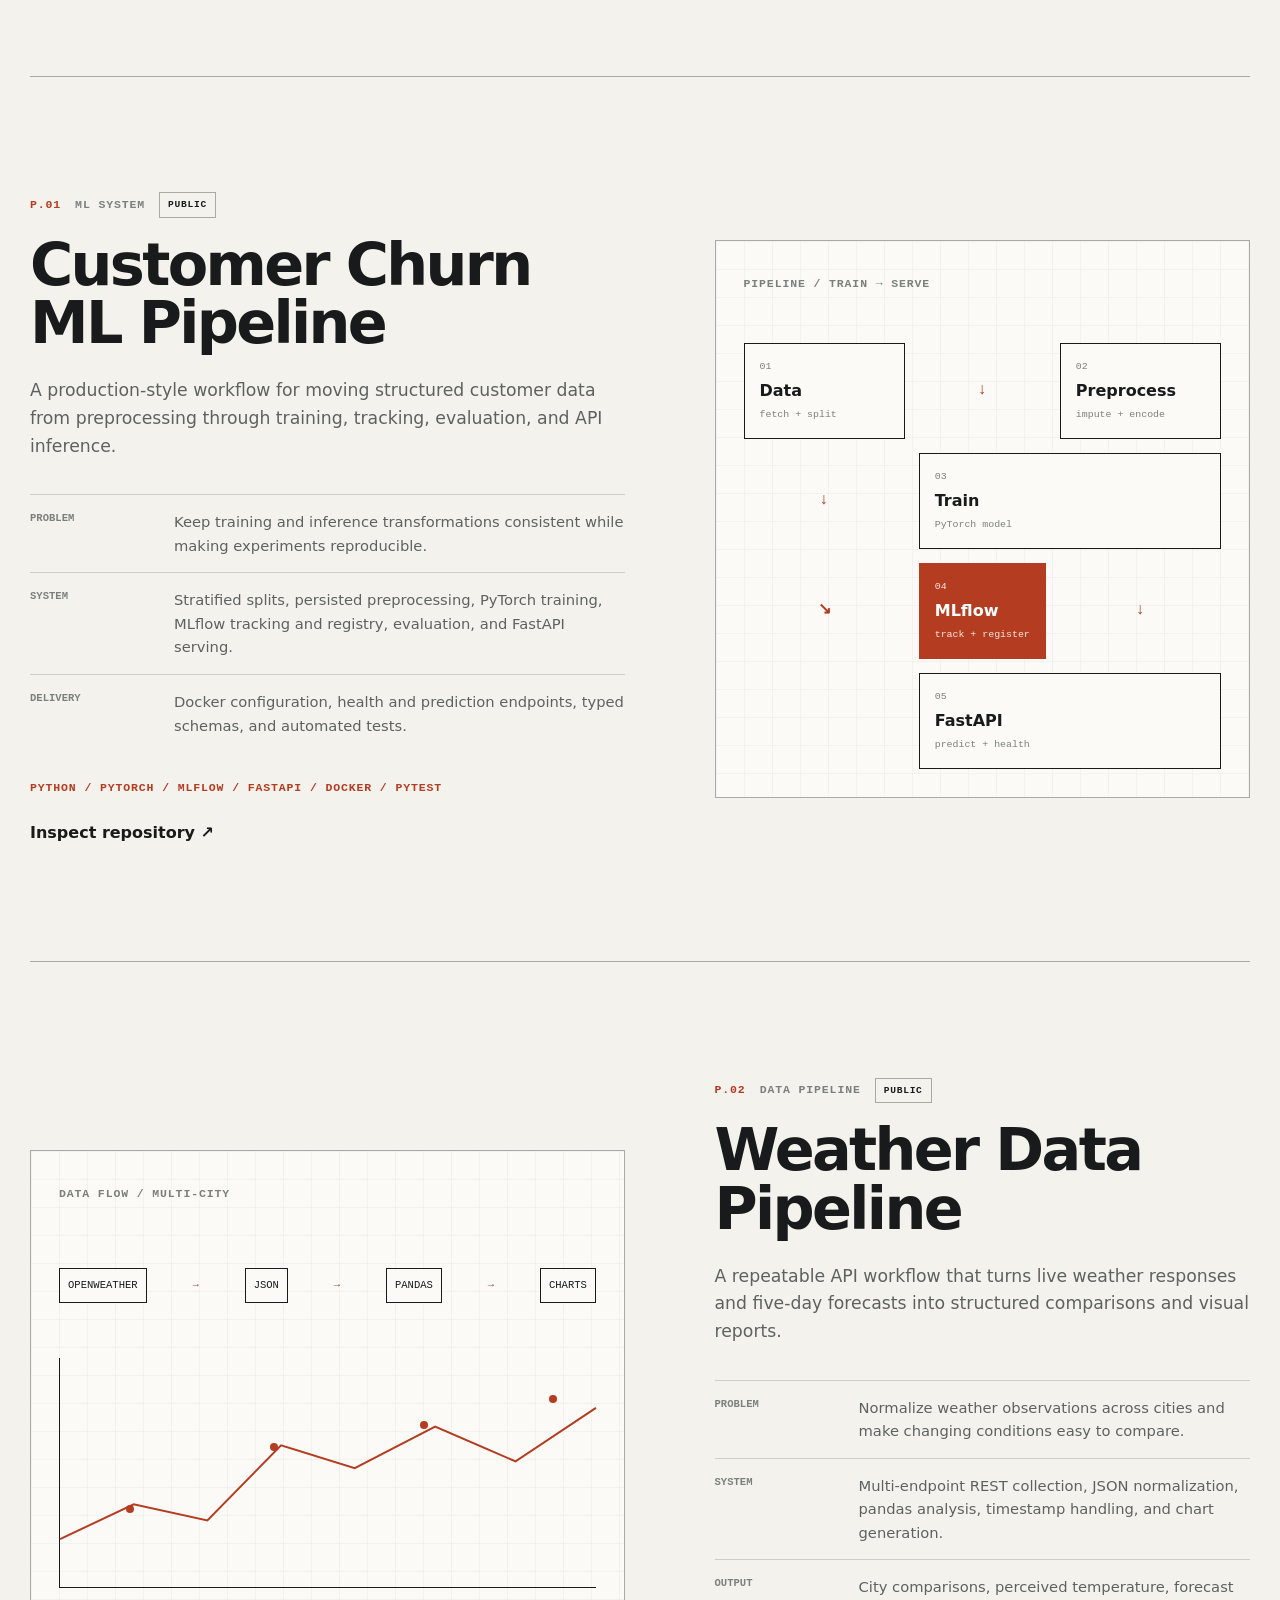
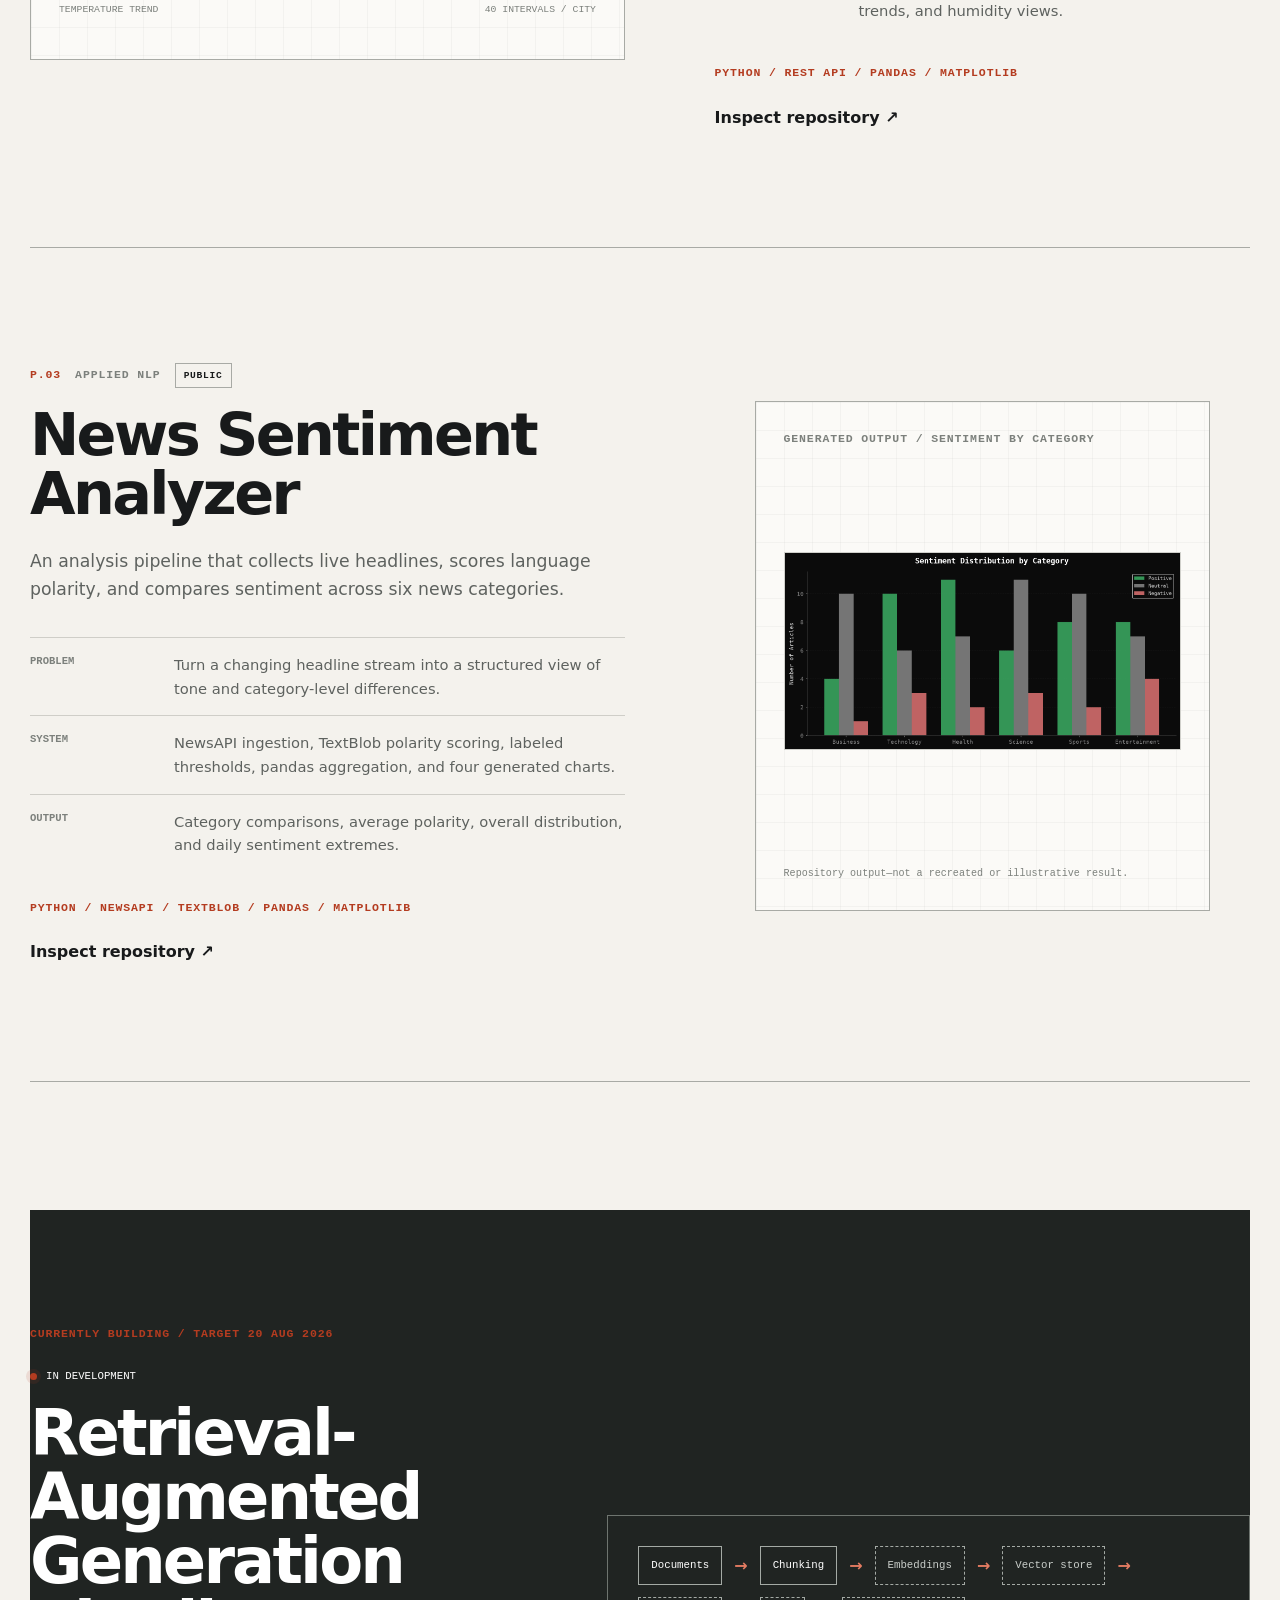
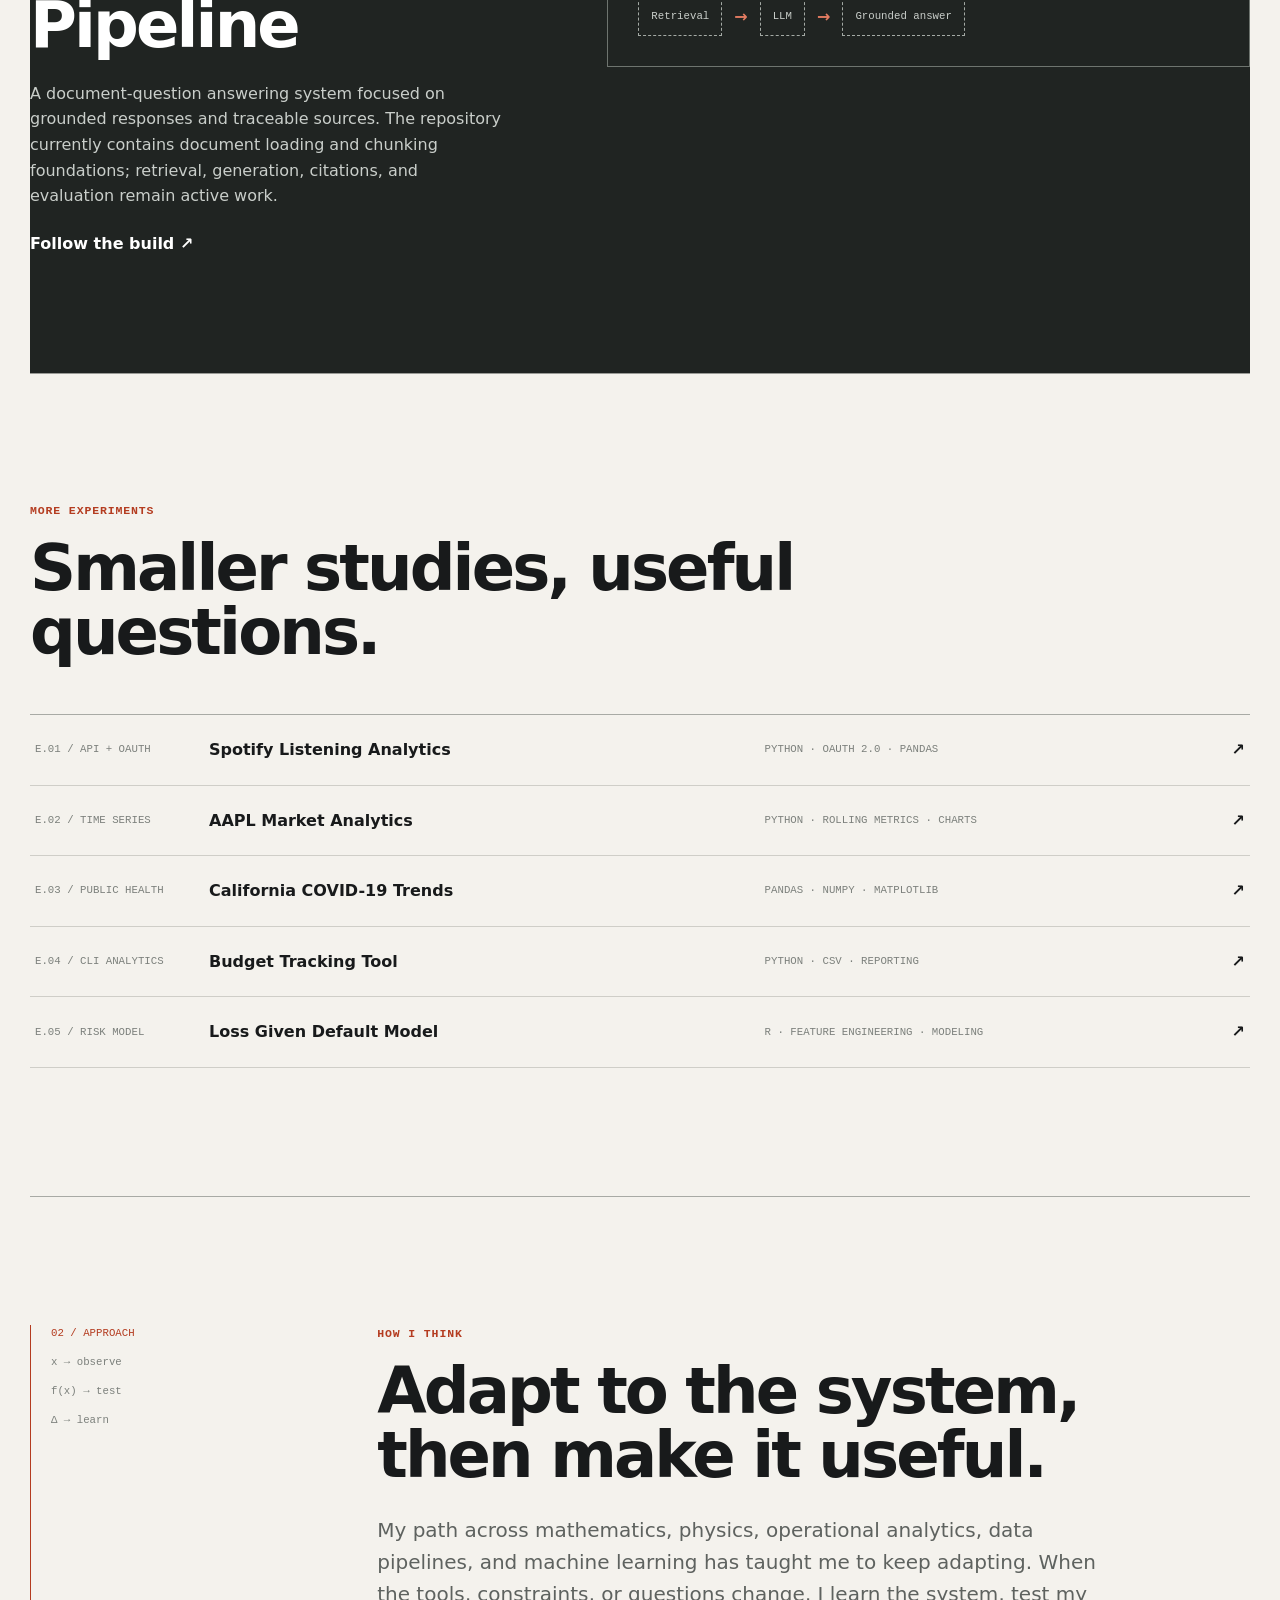
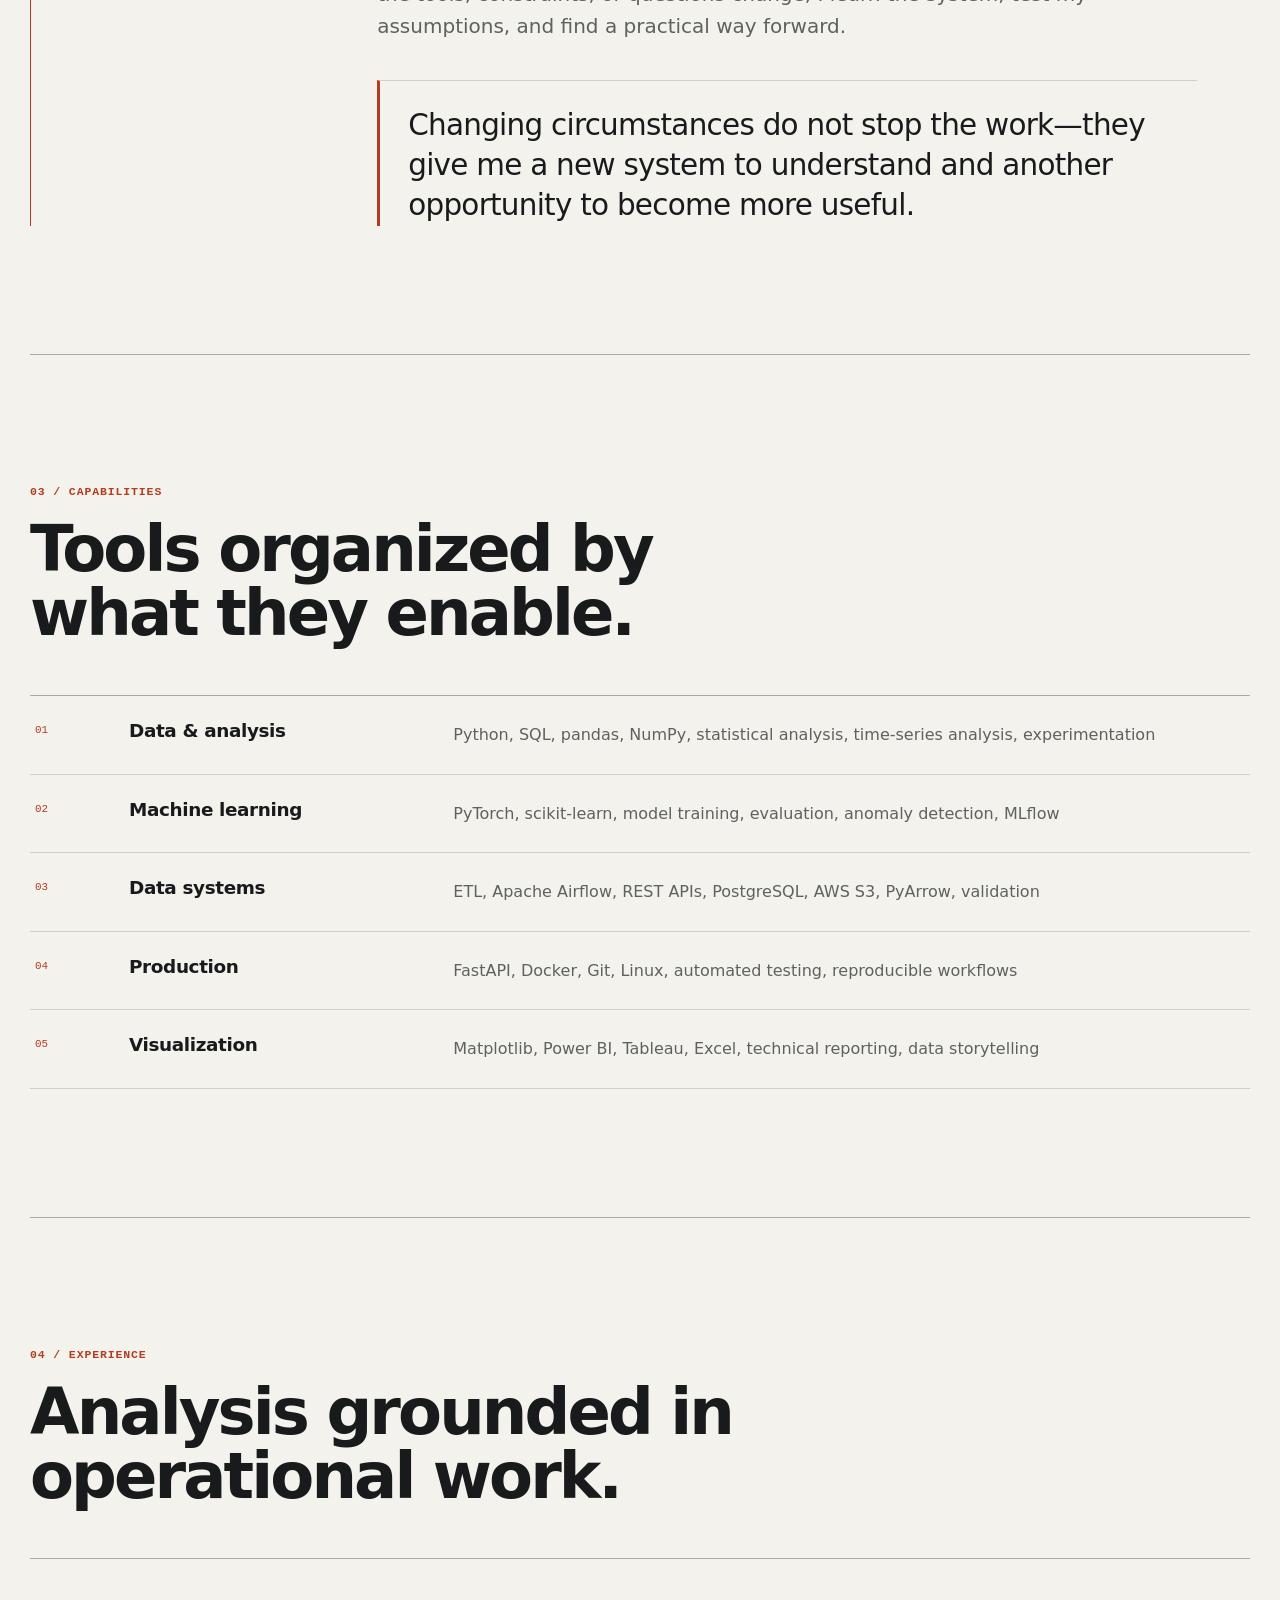
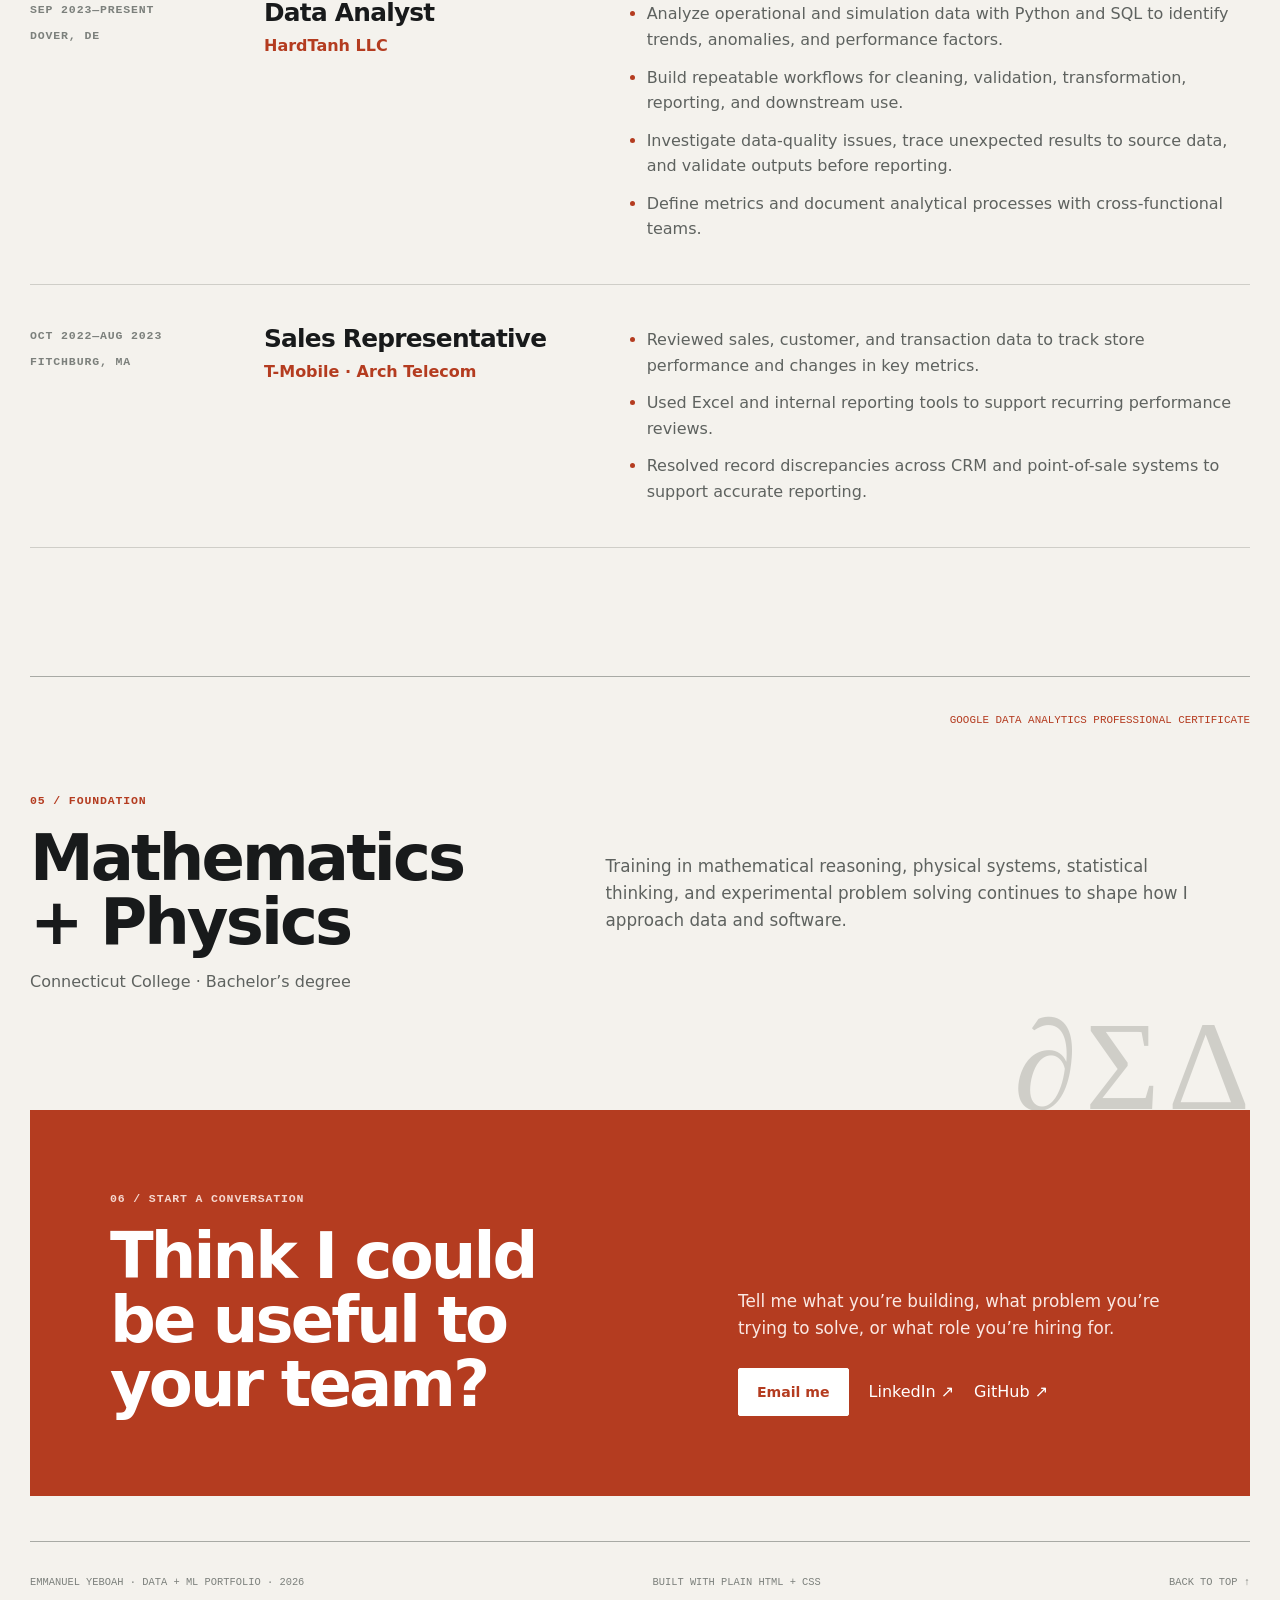
==== commit f8b54416: "feat: emphasize adaptability in portfolio approach" ====
--- a/index.html
+++ b/index.html
@@ -180,9 +180,9 @@
         <div class="margin-note" aria-hidden="true"><span>02 / Approach</span><i>x → observe</i><i>f(x) → test</i><i>Δ → learn</i></div>
         <div class="approach-copy">
           <p class="section-index">How I think</p>
-          <h2 id="approach-title">Understand the system, then make it useful.</h2>
-          <p>If I don’t understand a system, I’ll pull it apart, read the documentation, test my assumptions, and build something small until I do.</p>
-          <blockquote>Making it work matters. Understanding why it works is what makes the next solution better.</blockquote>
+          <h2 id="approach-title">Adapt to the system, then make it useful.</h2>
+          <p>My path across mathematics, physics, operational analytics, data pipelines, and machine learning has taught me to keep adapting. When the tools, constraints, or questions change, I learn the system, test my assumptions, and find a practical way forward.</p>
+          <blockquote>Changing circumstances do not stop the work—they give me a new system to understand and another opportunity to become more useful.</blockquote>
         </div>
       </section>
 
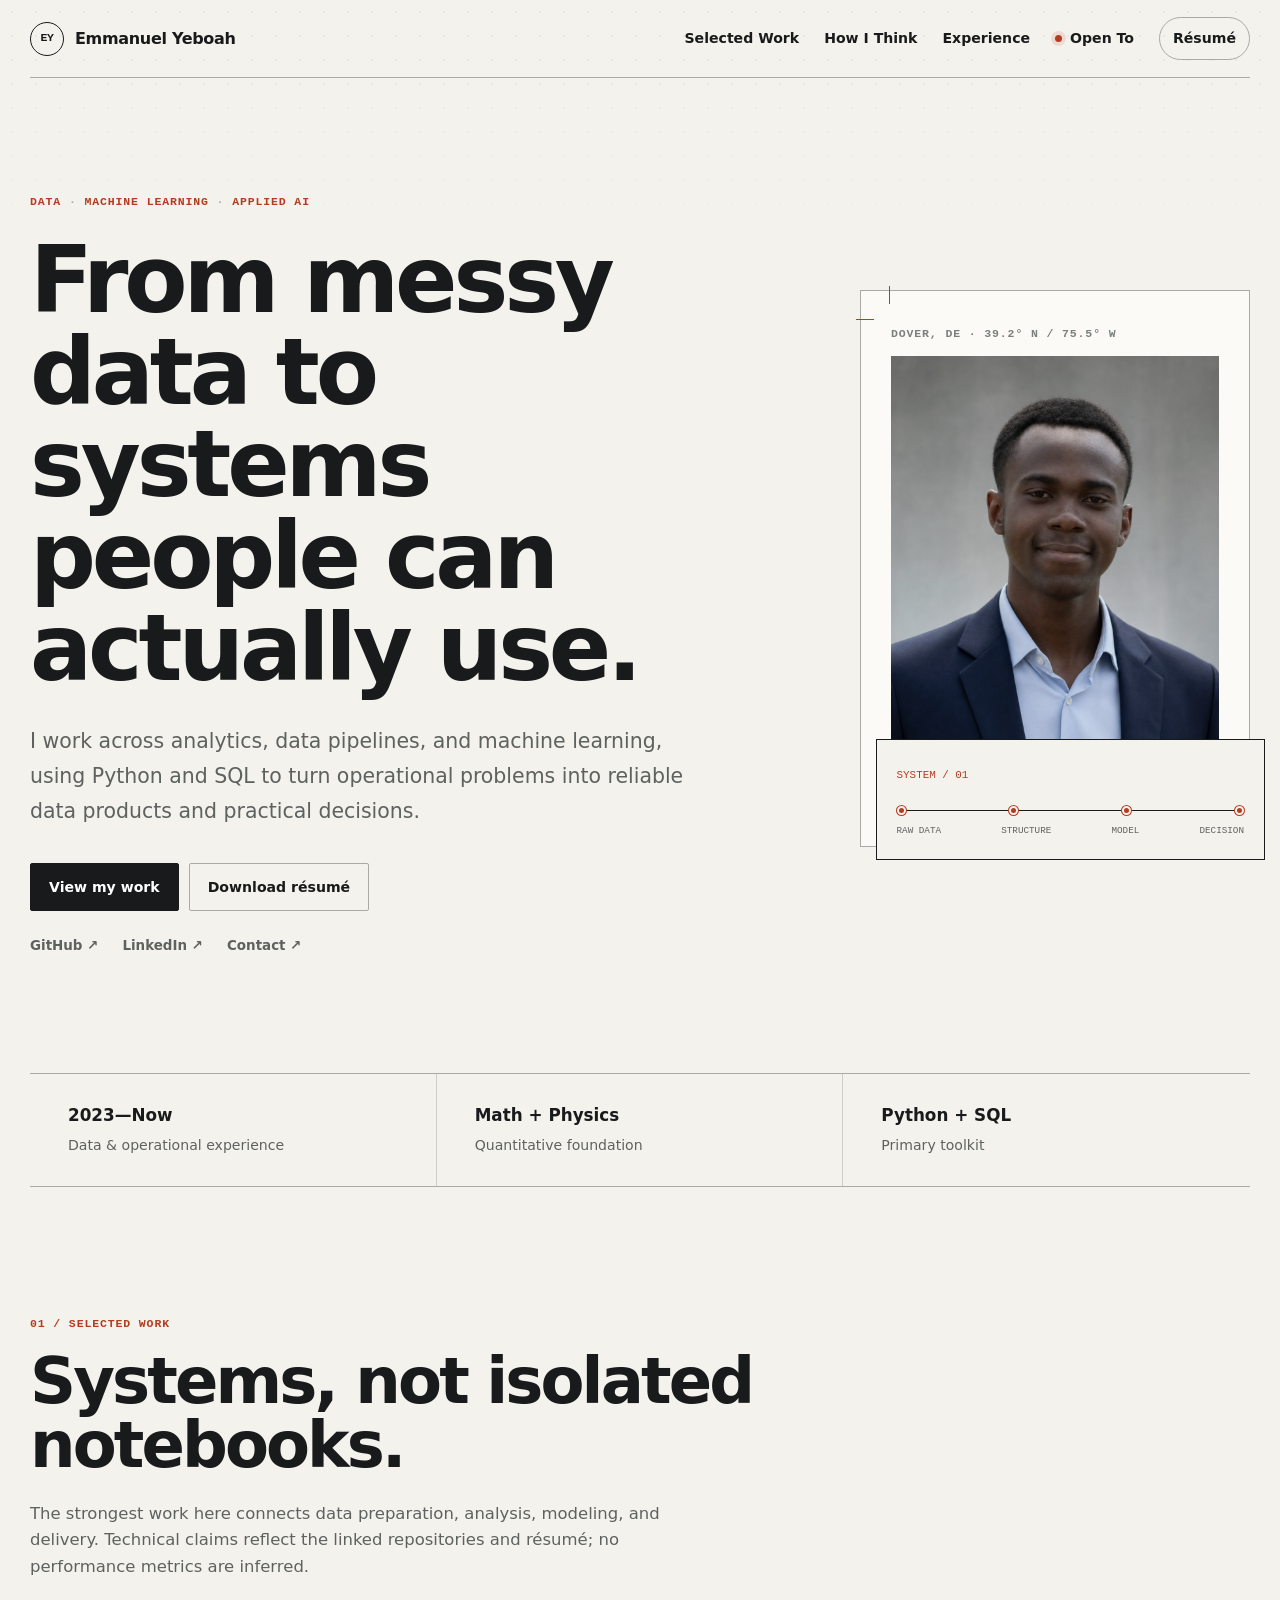
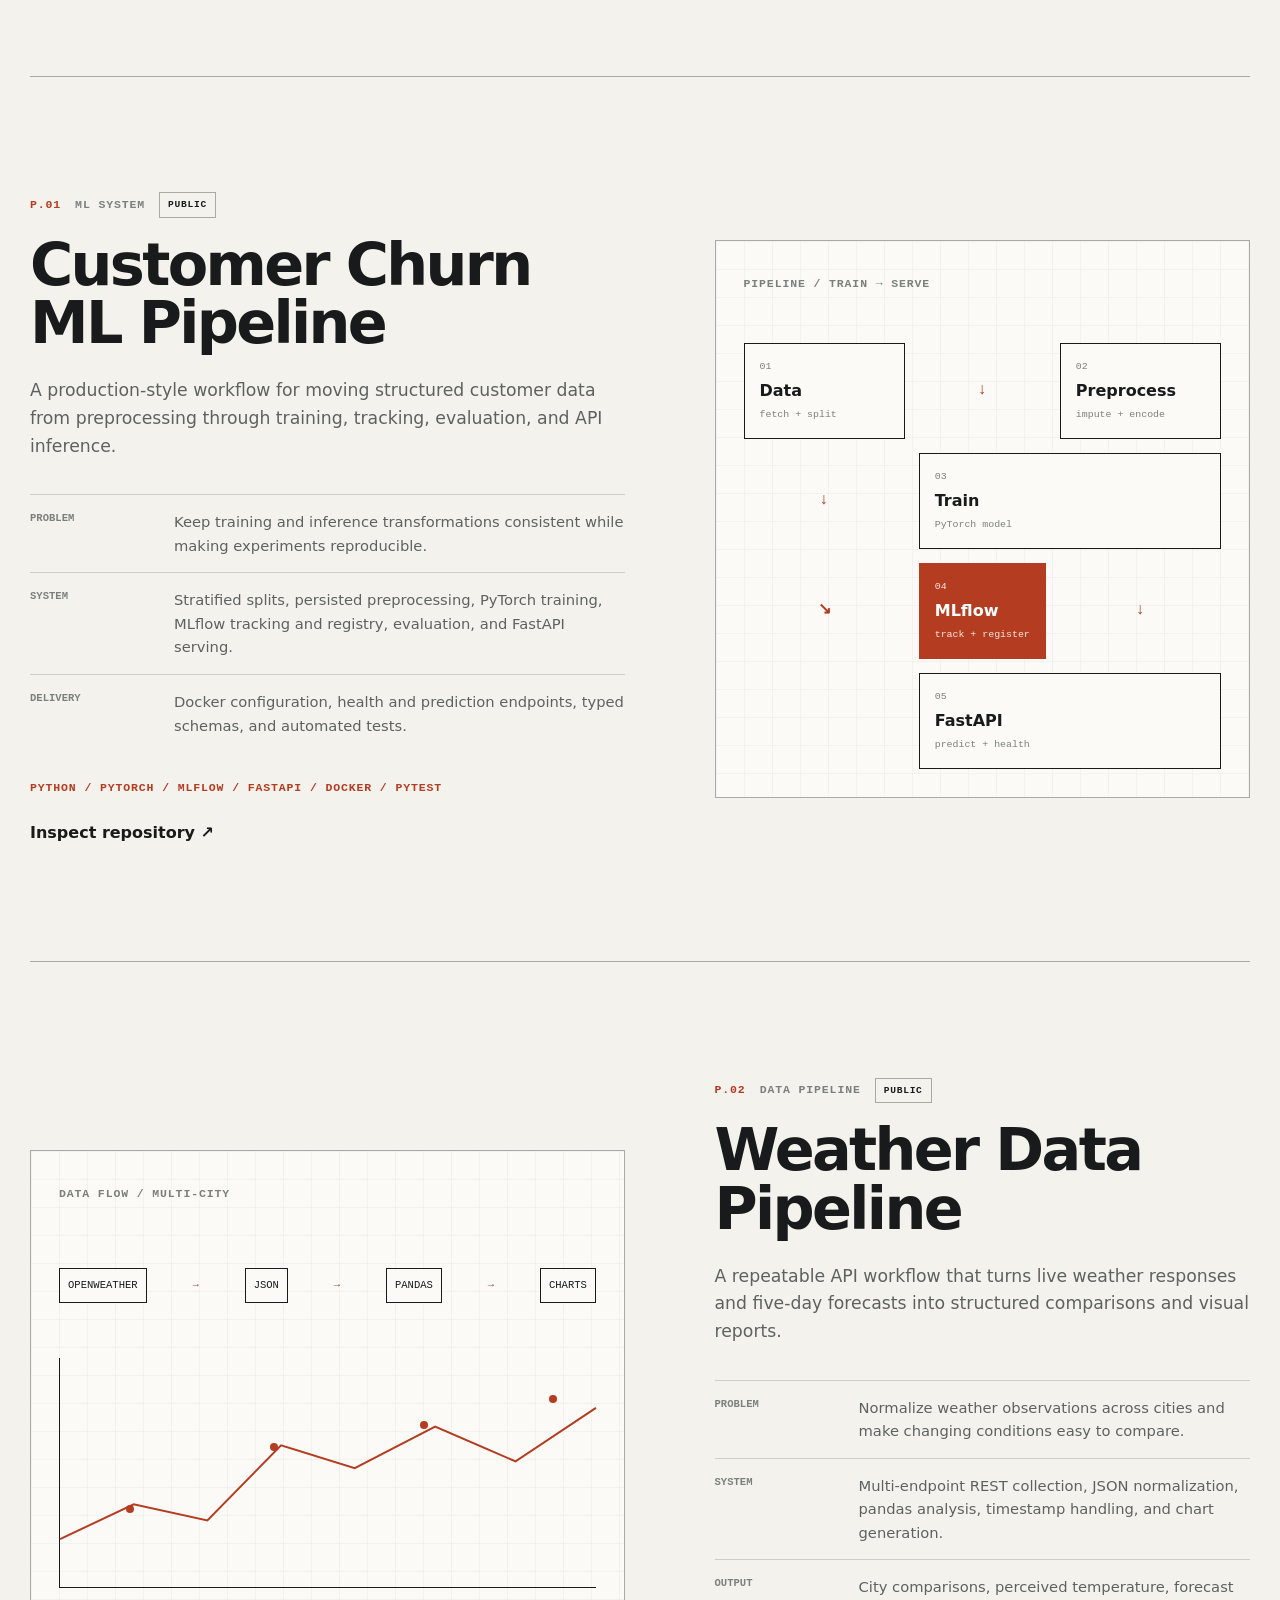
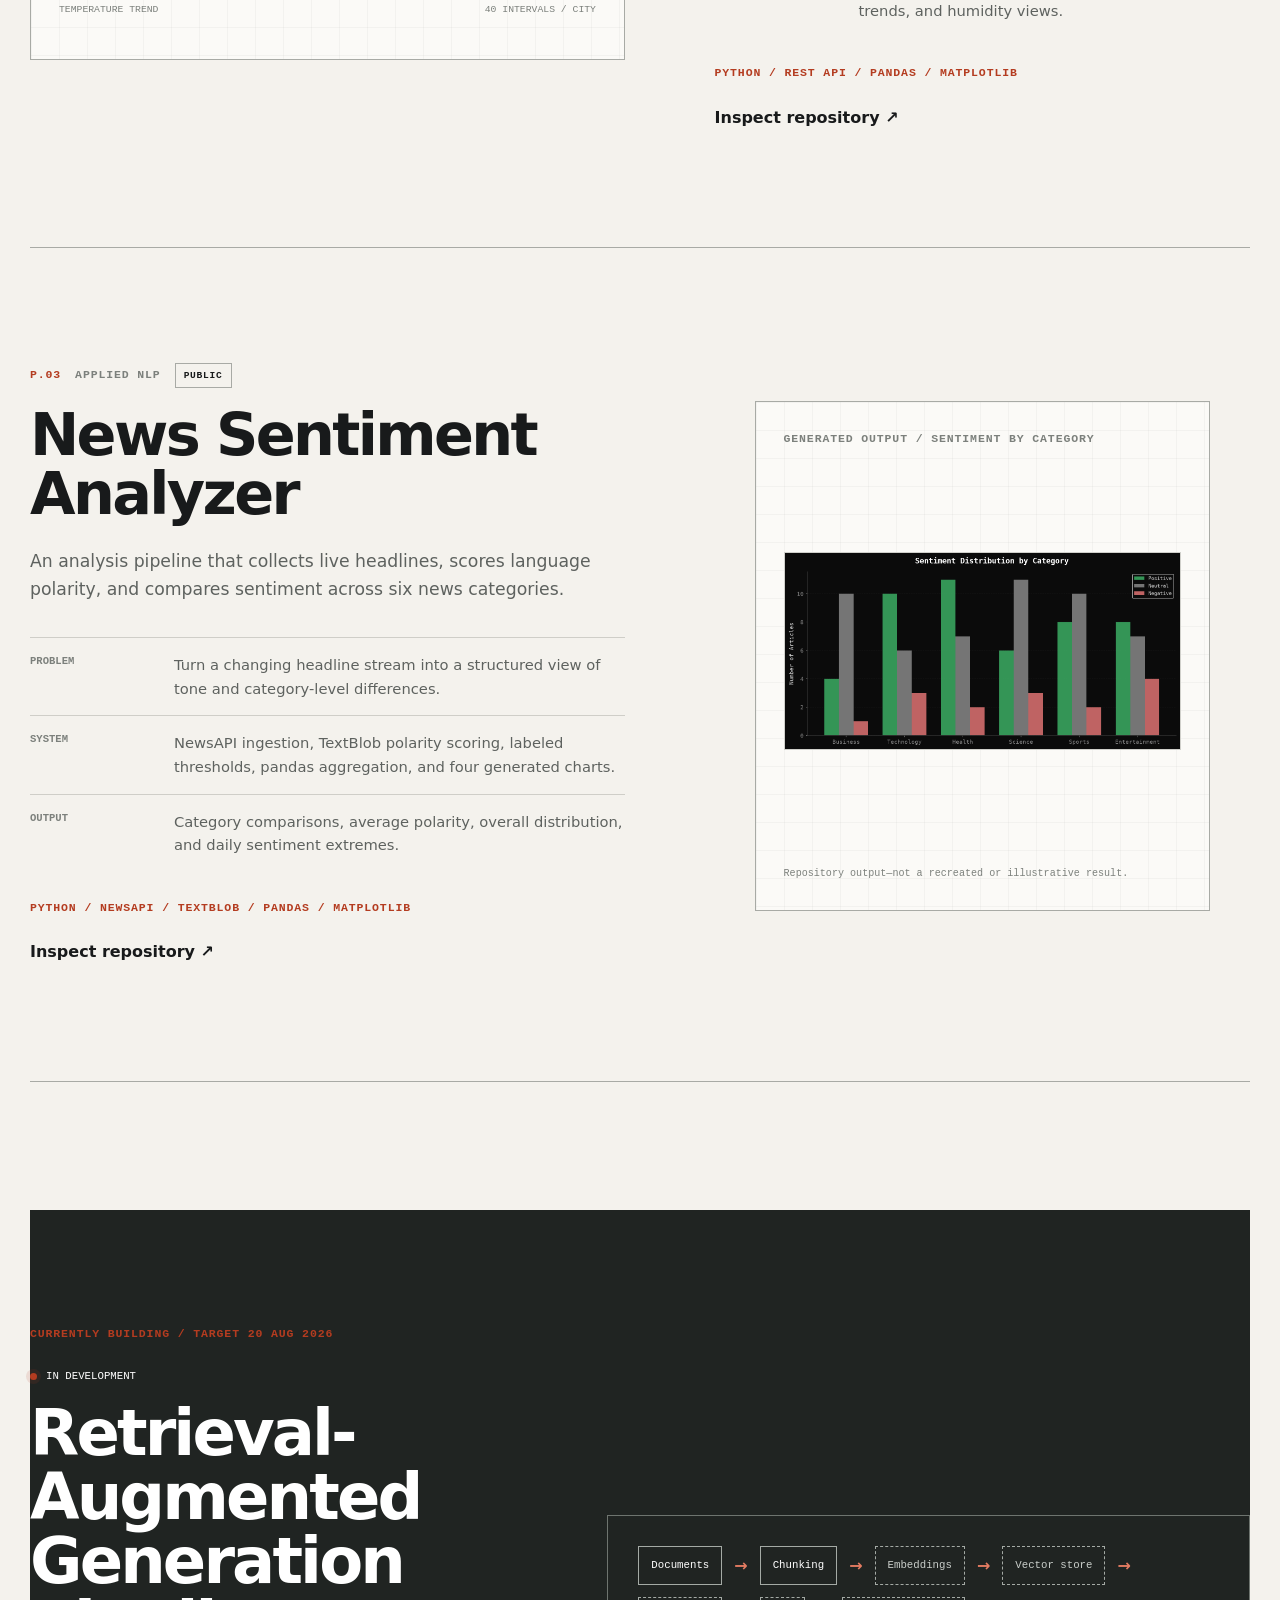
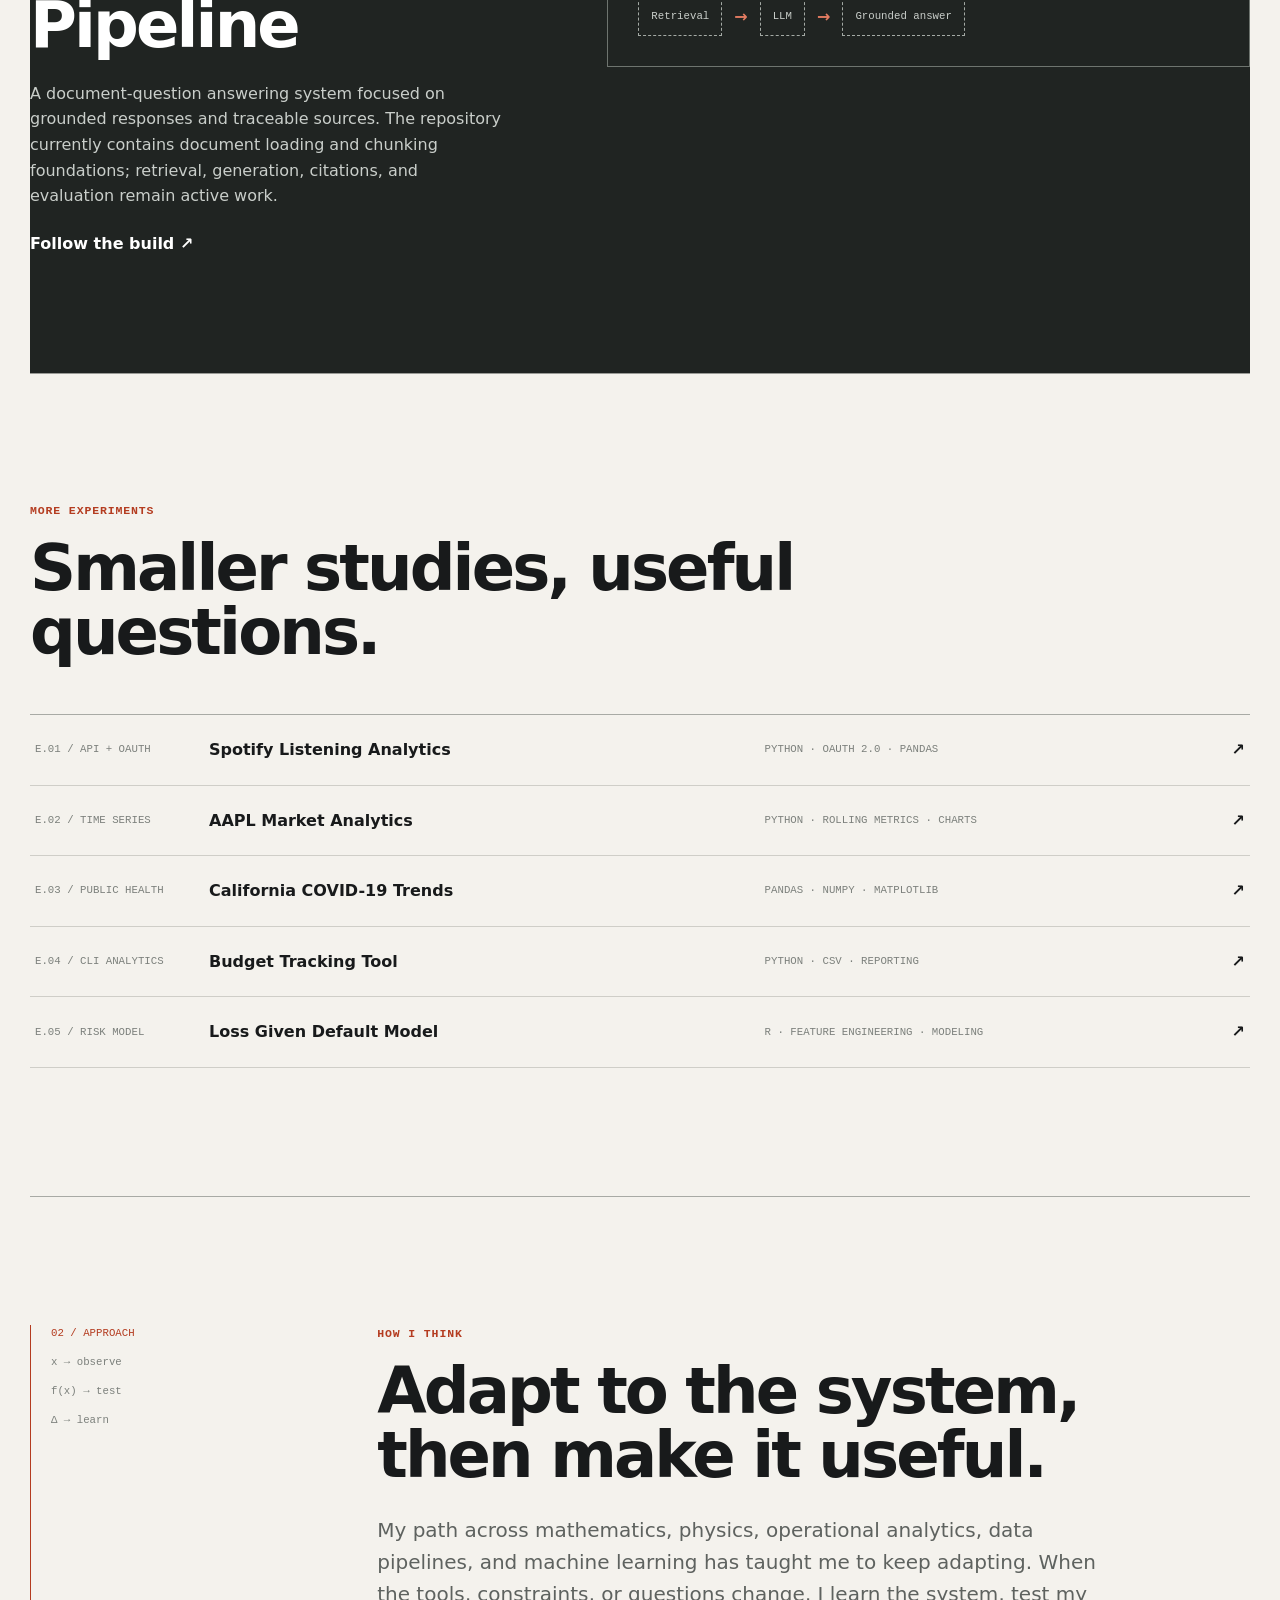
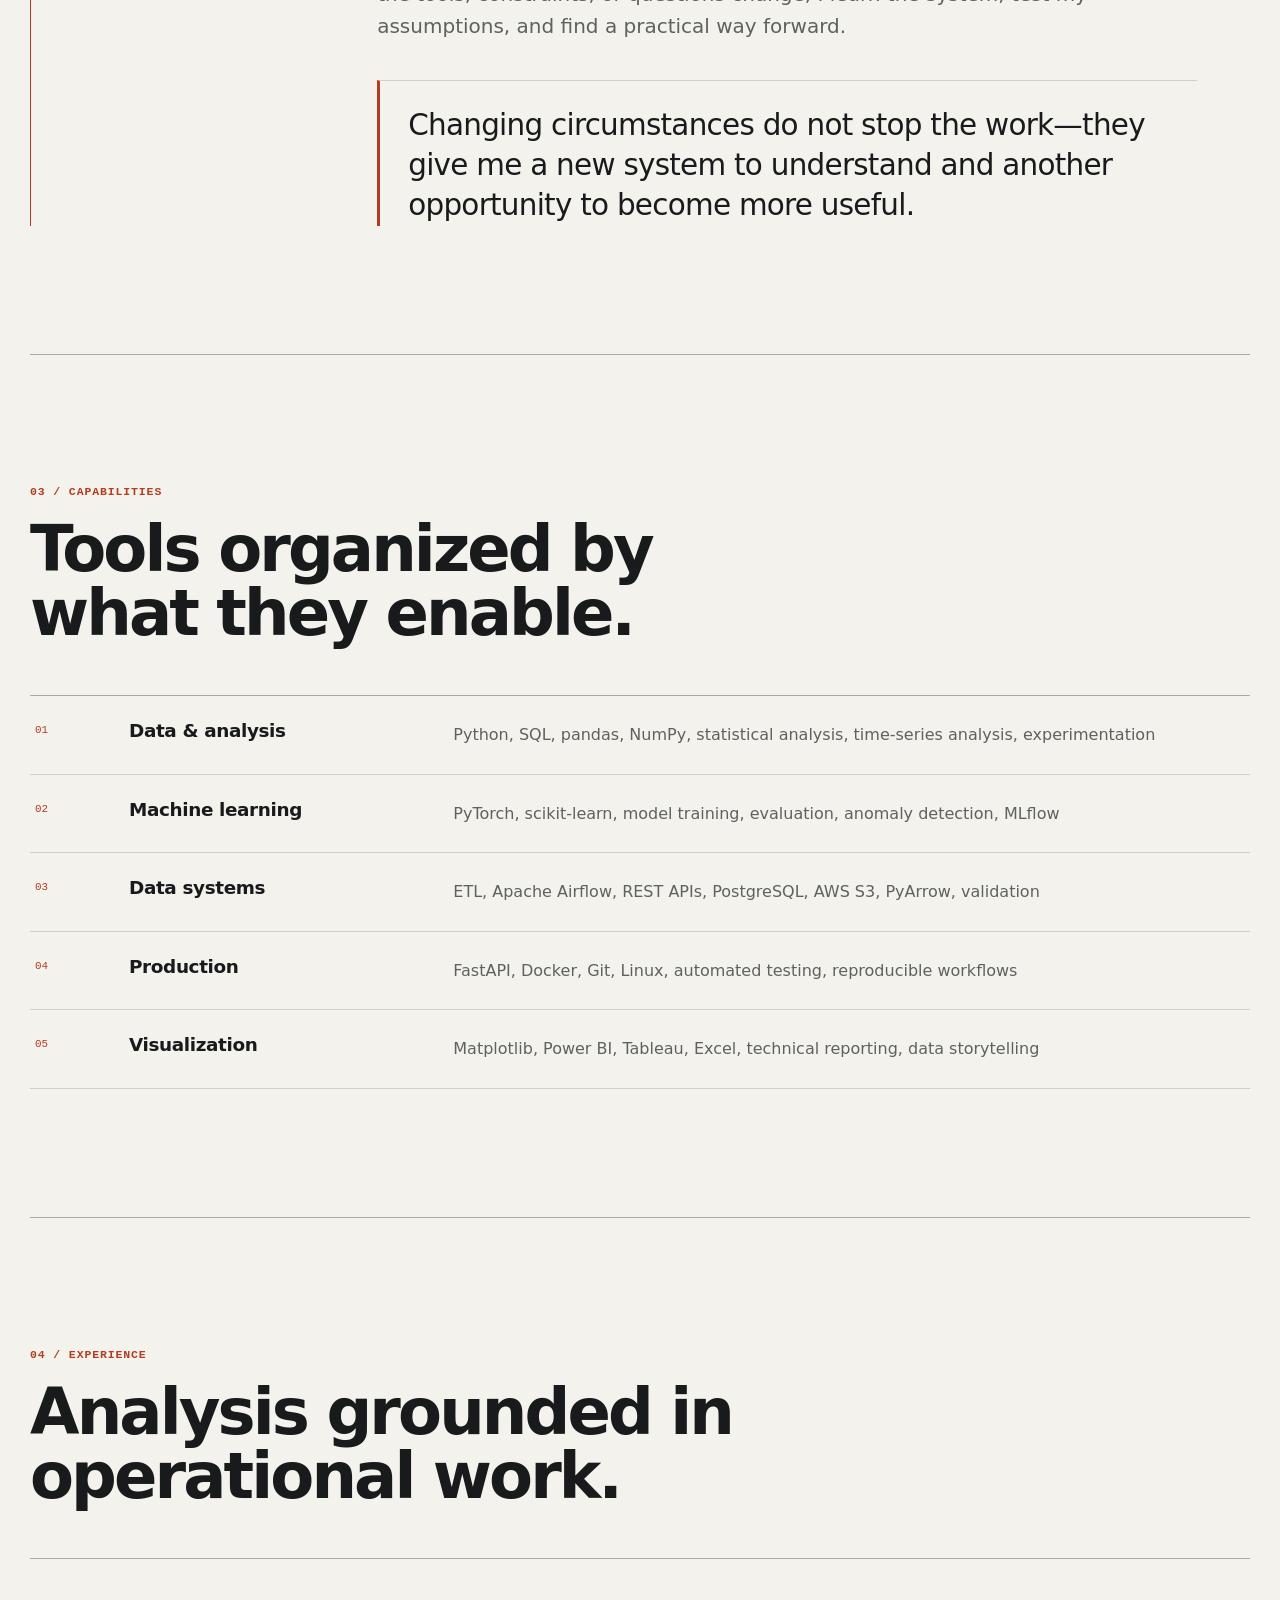
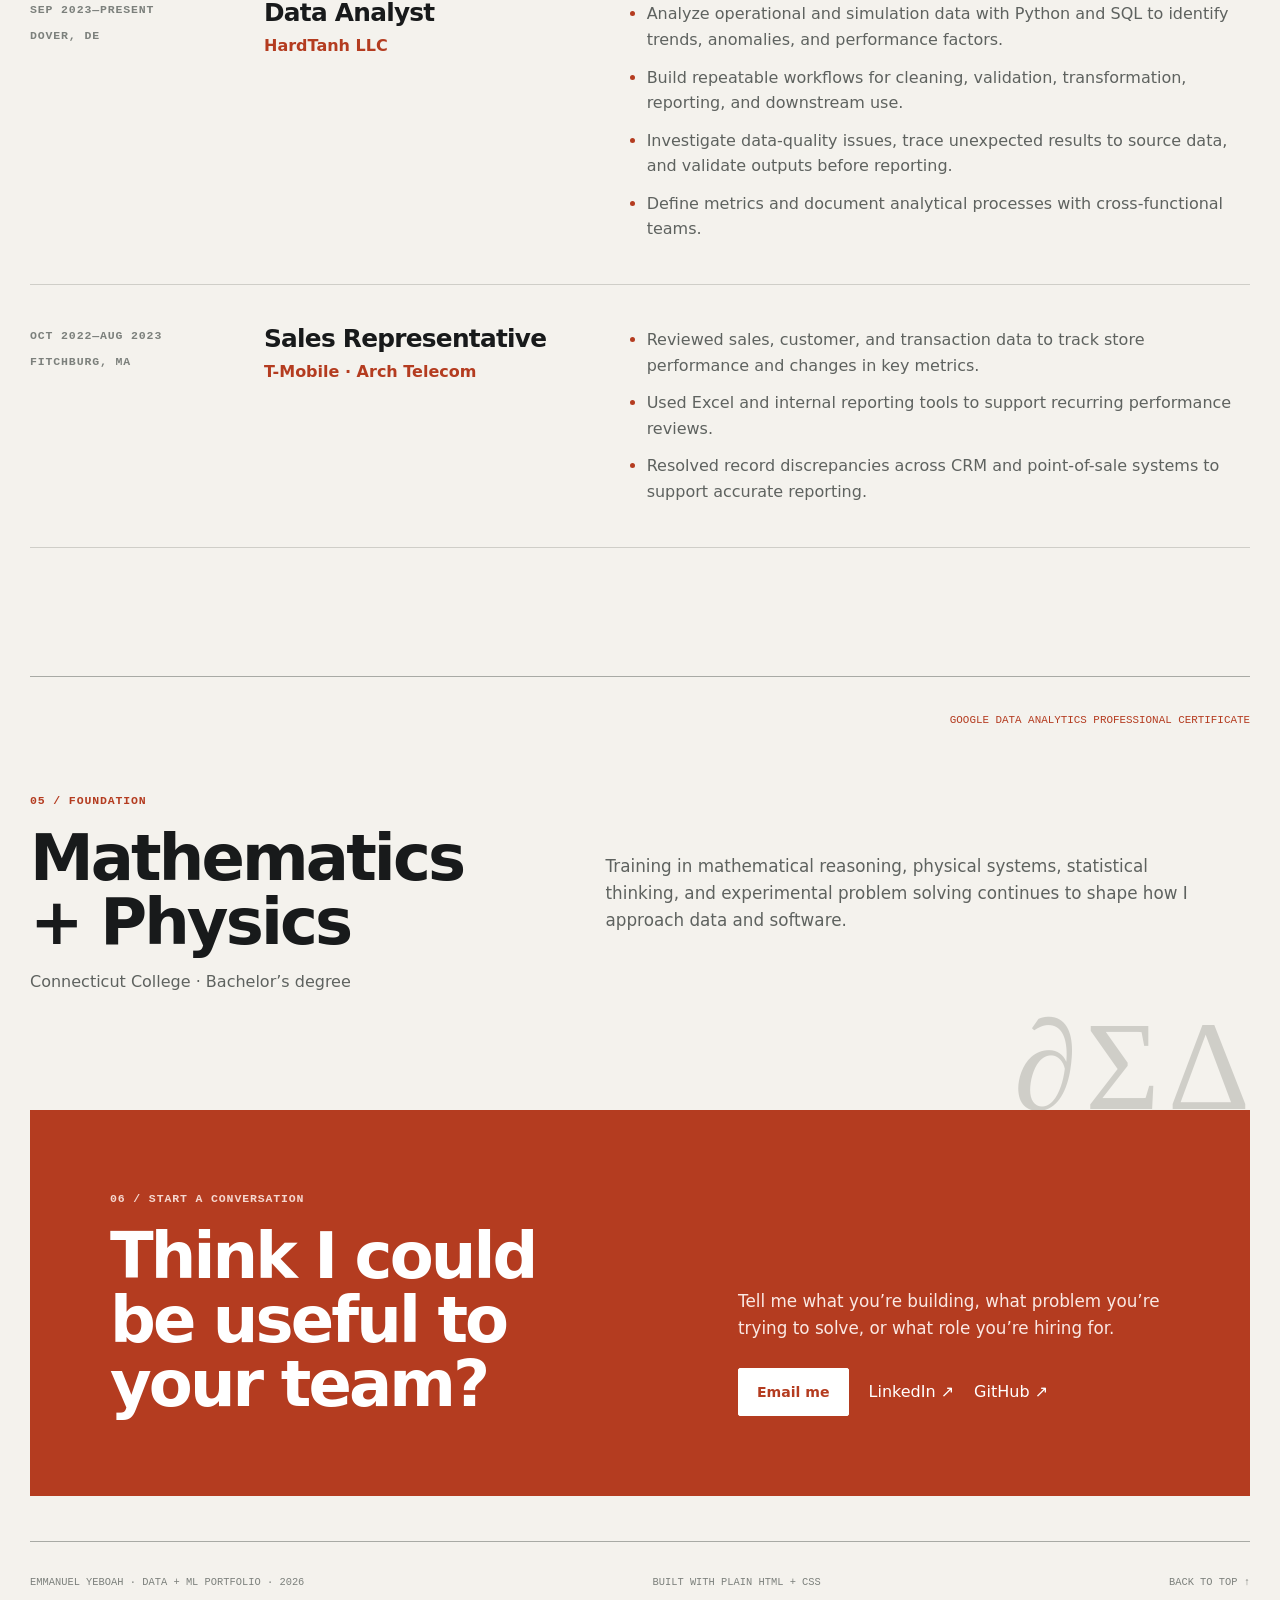
==== commit 7814be90: "fix: update portrait location to Dover" ====
--- a/index.html
+++ b/index.html
@@ -50,7 +50,7 @@
 
         <aside class="hero-visual" aria-label="Data moves from raw input through structure and modeling to decisions">
           <div class="portrait-frame">
-            <span class="portrait-coordinate">41.3° N / 72.1° W</span>
+            <span class="portrait-coordinate">Dover, DE · 39.2° N / 75.5° W</span>
             <img src="assets/professional-headshot.png" alt="Emmanuel Yeboah" />
             <span class="portrait-caption">Emmanuel Yeboah<br />Data + ML systems</span>
           </div>
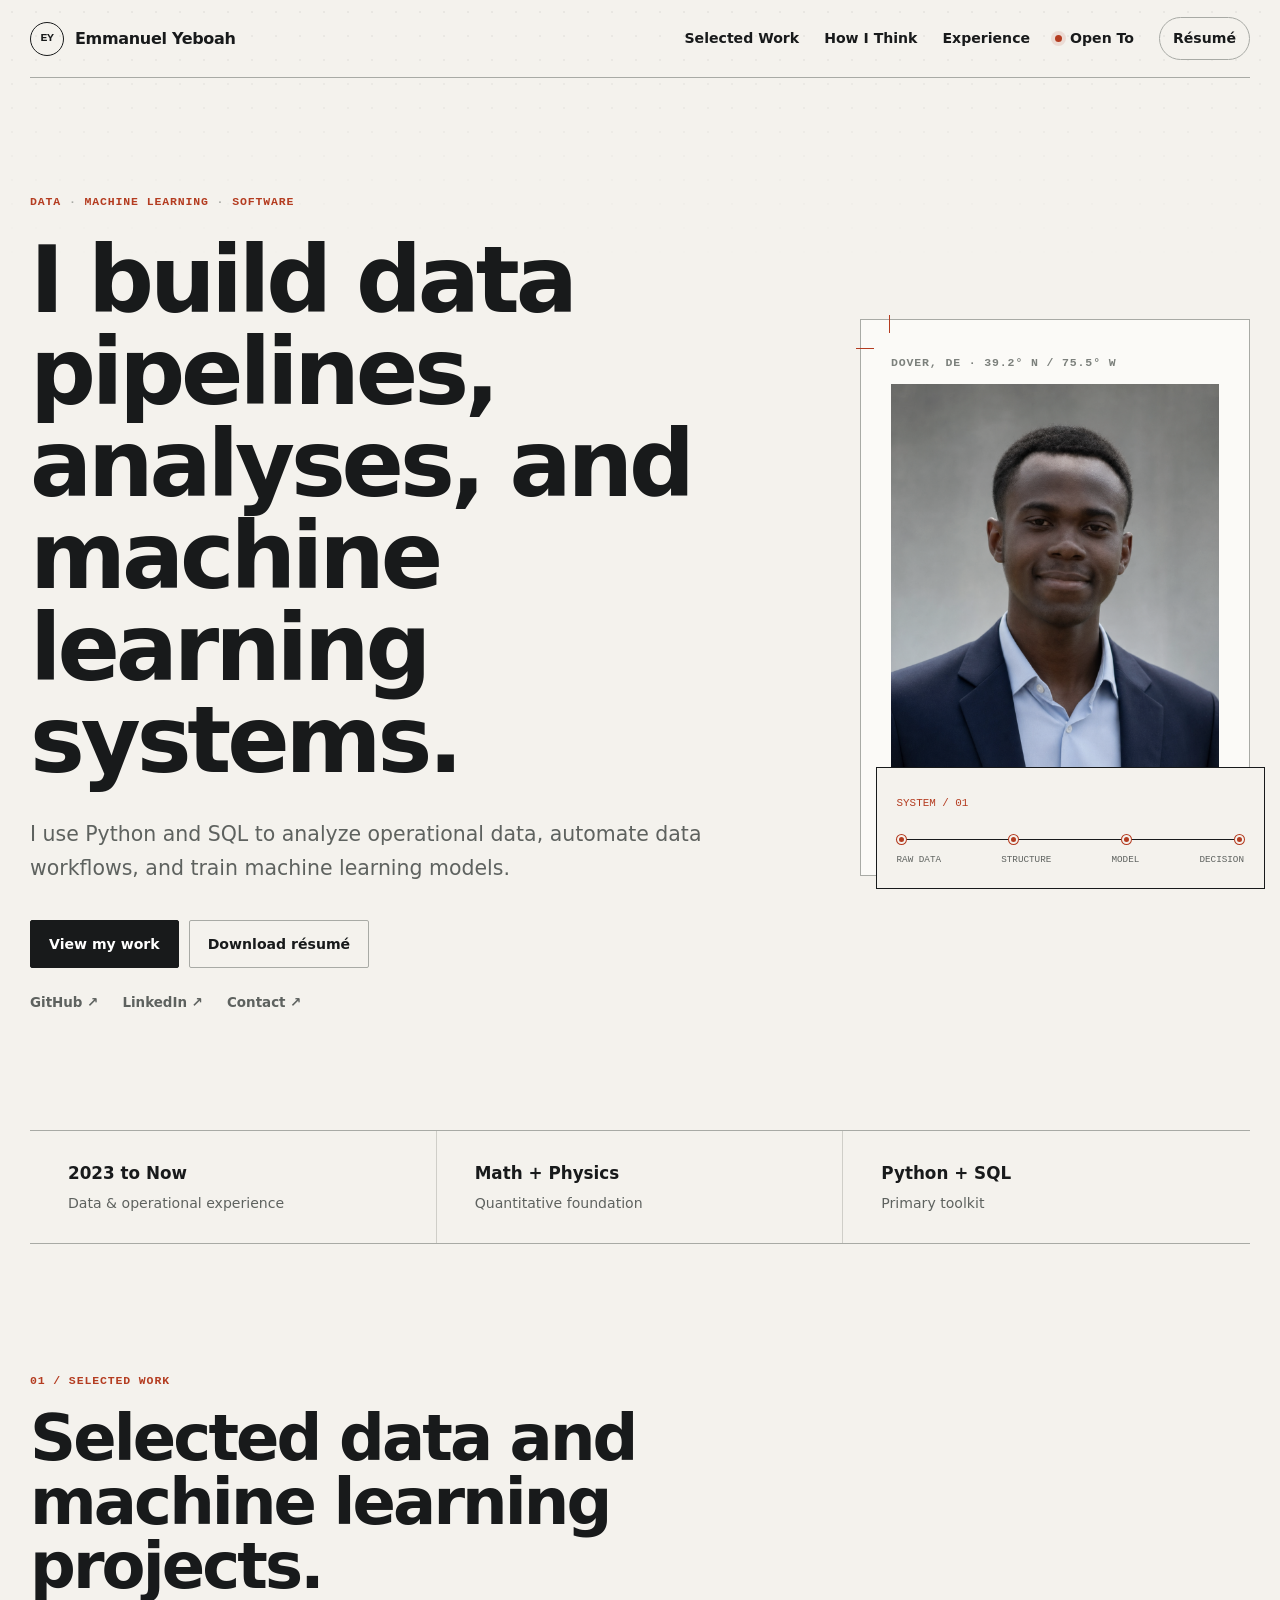
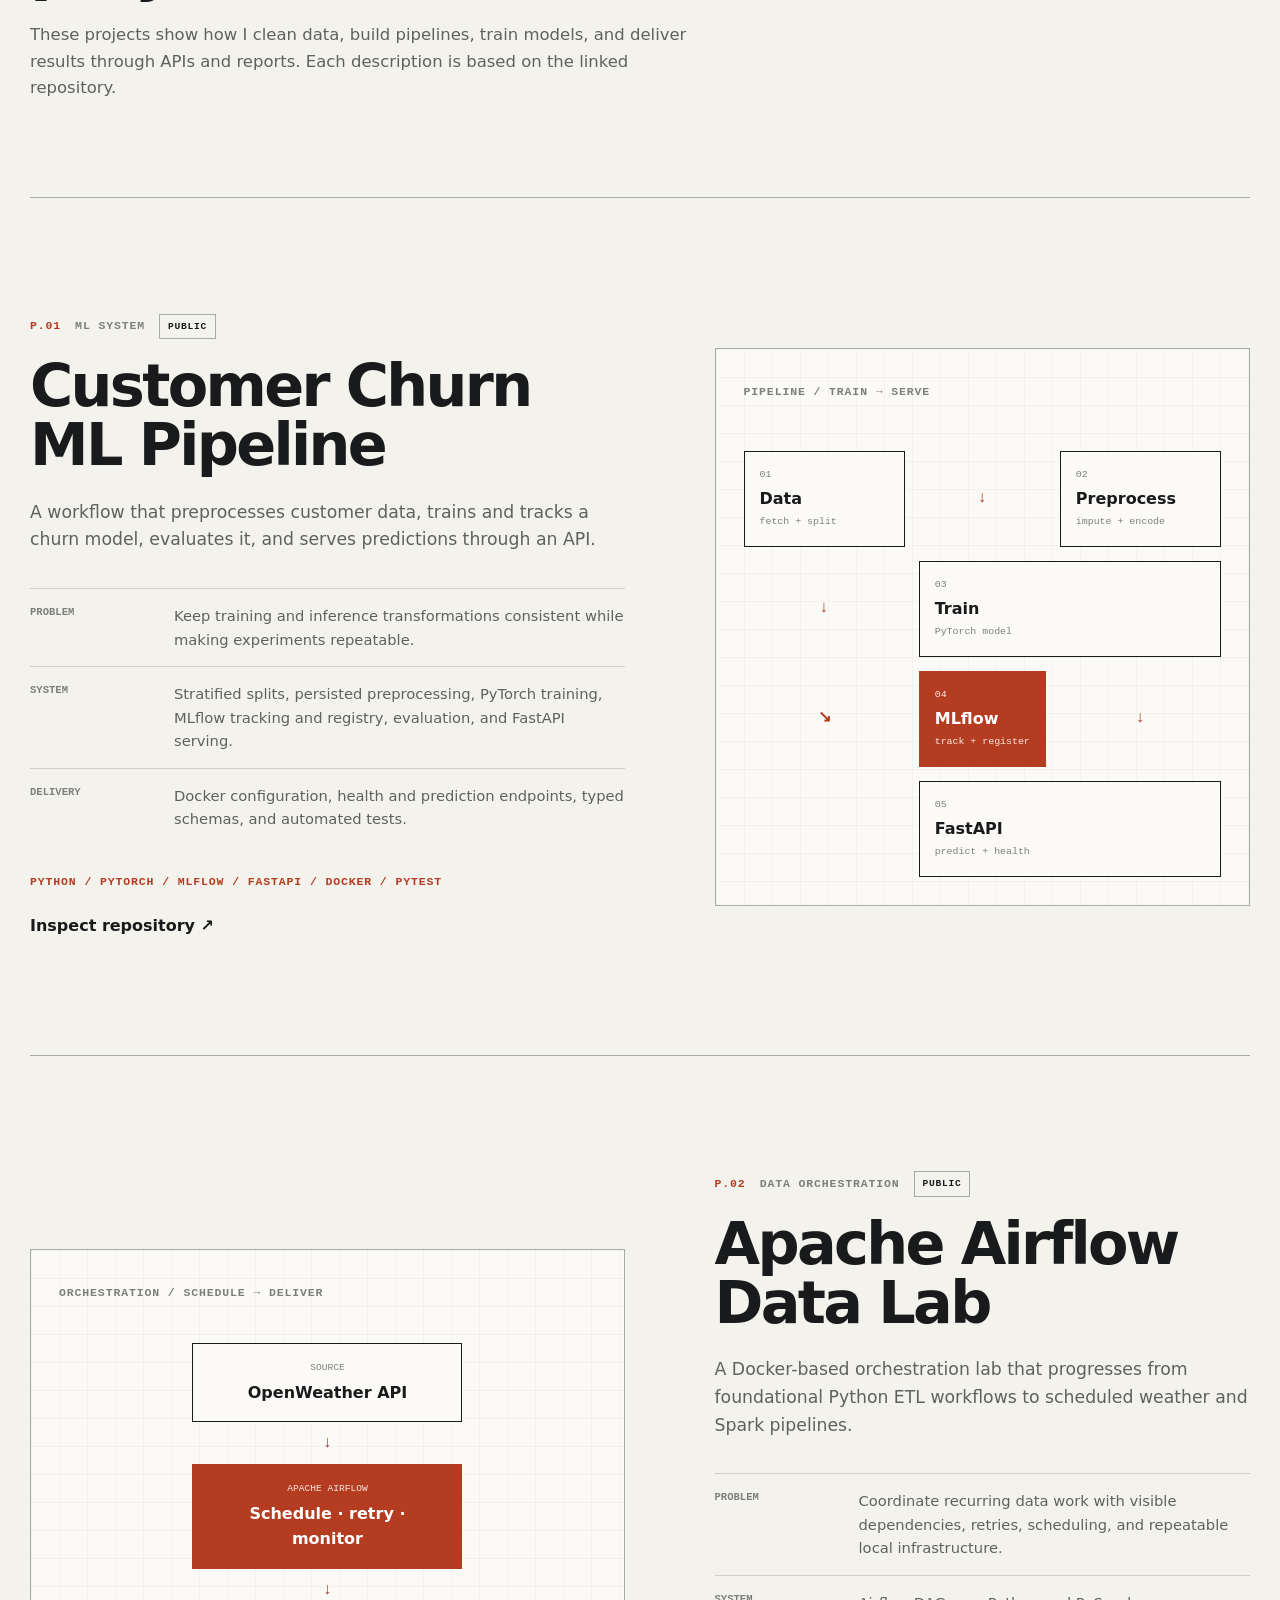
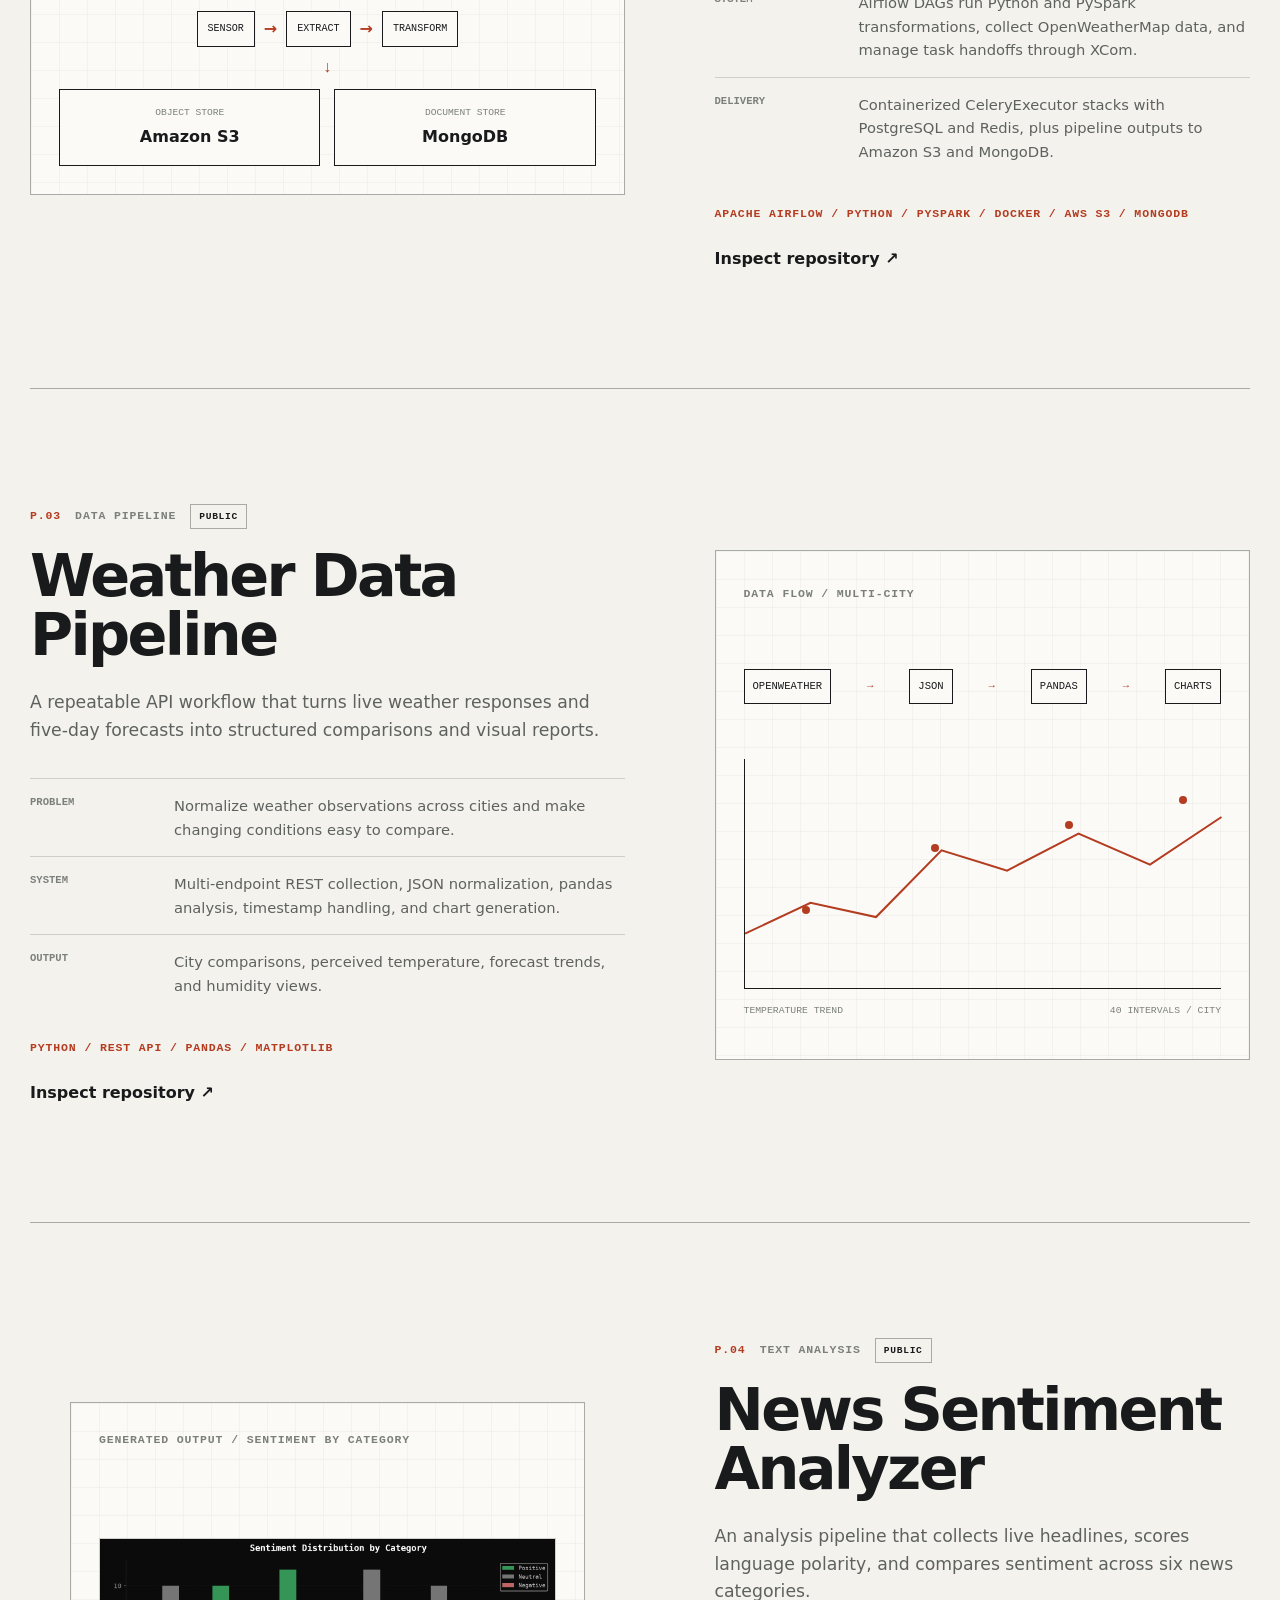
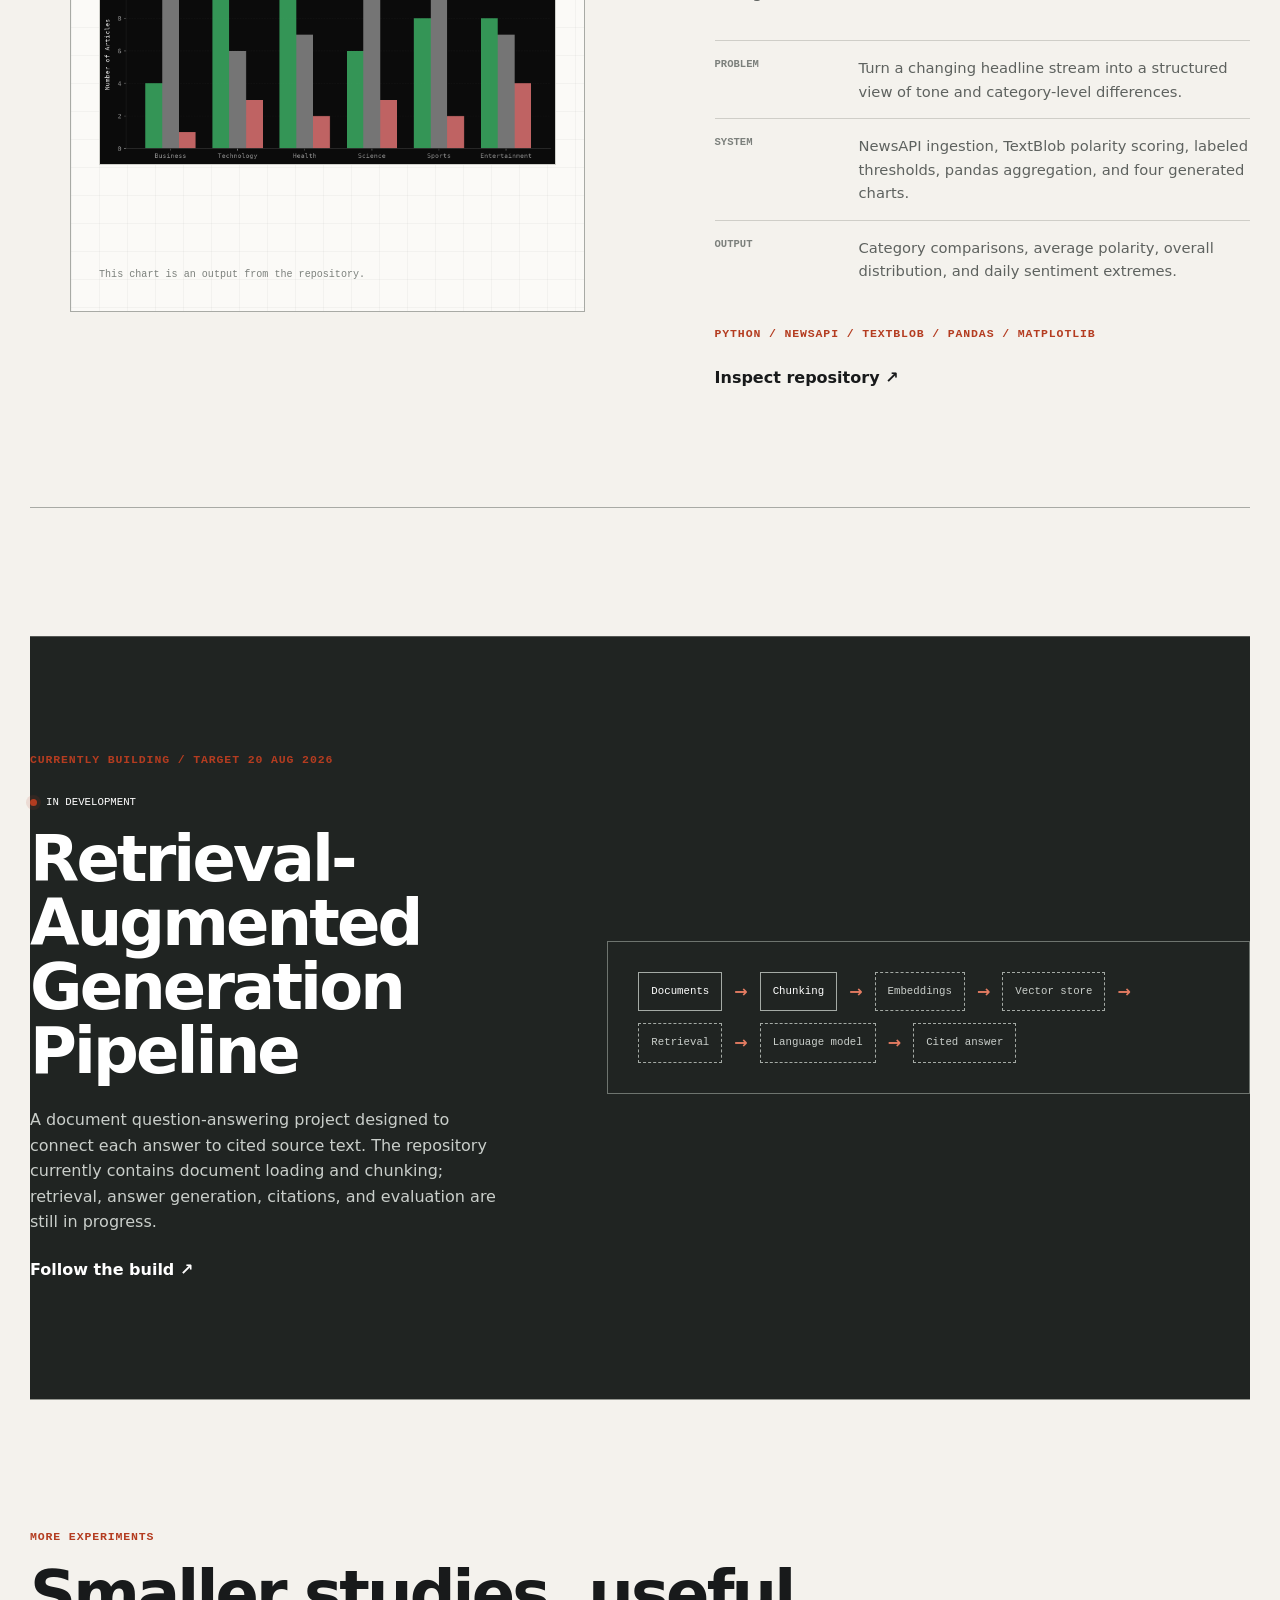
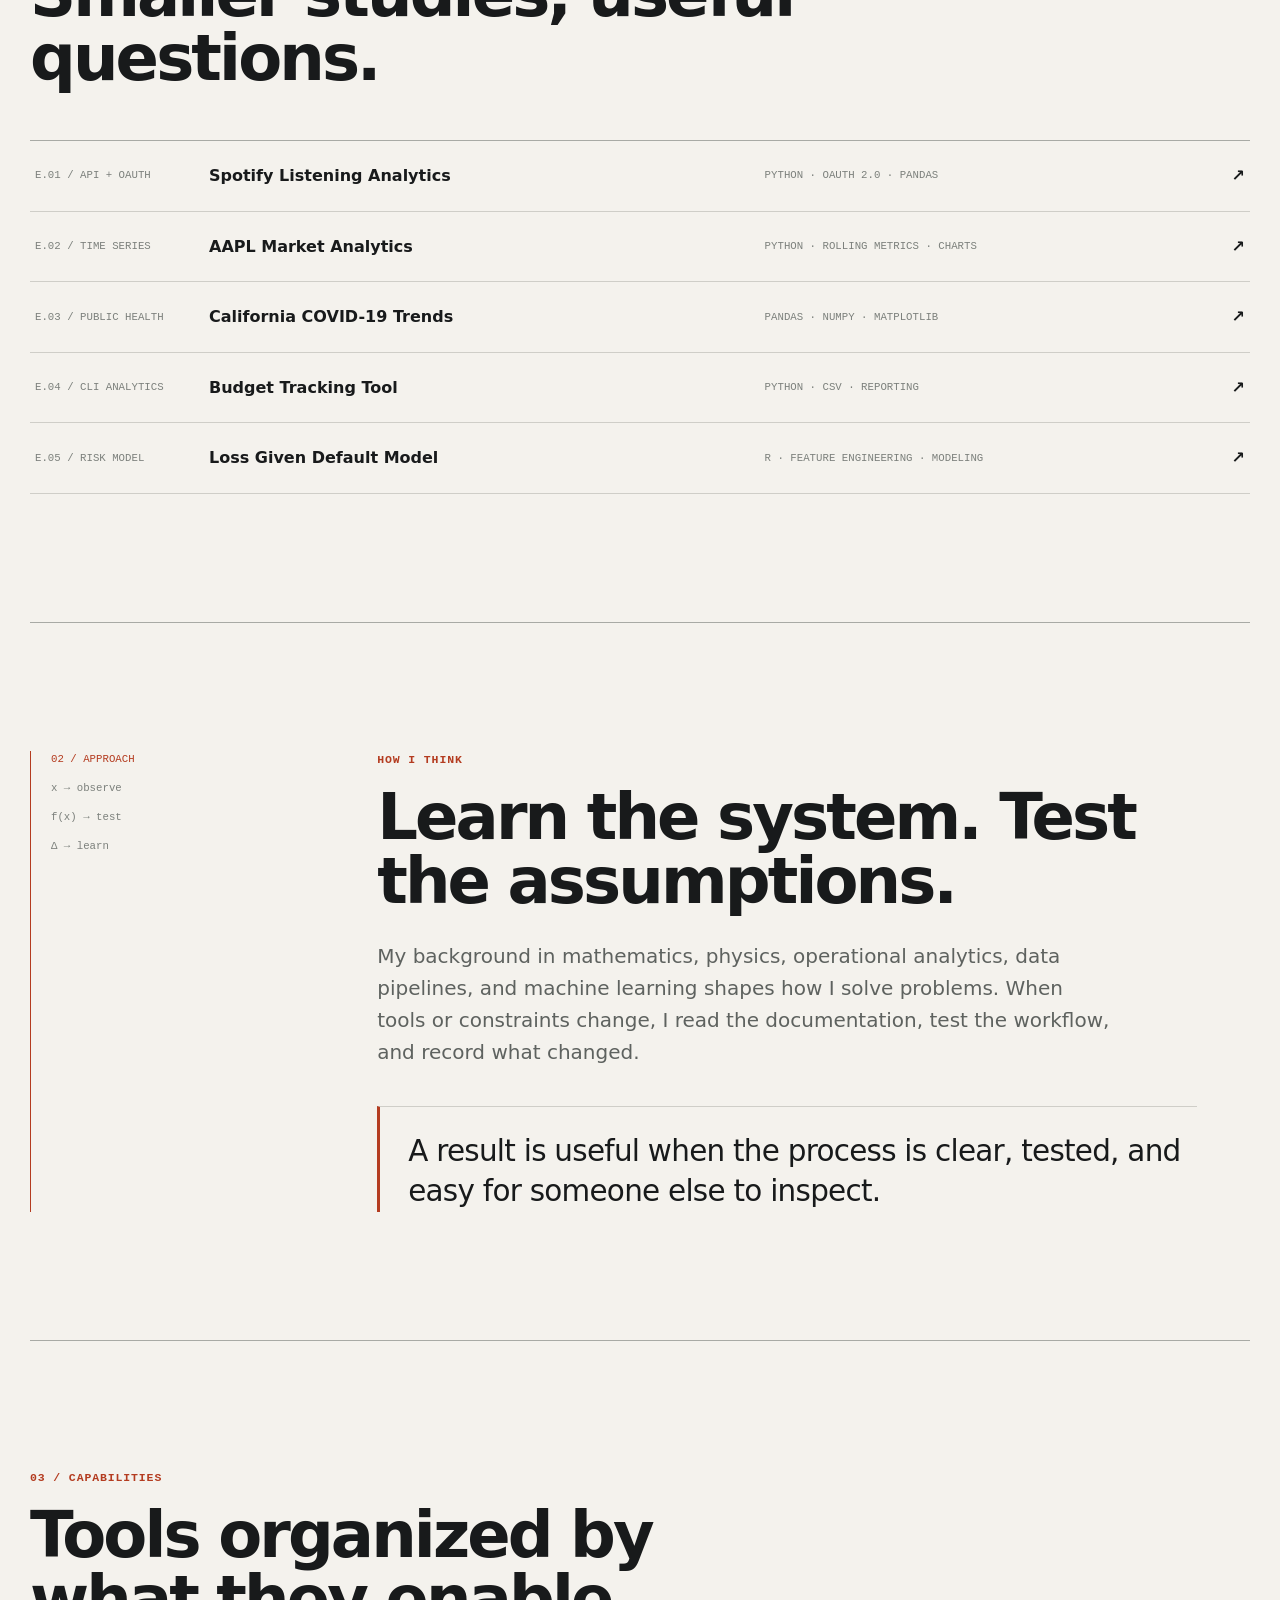
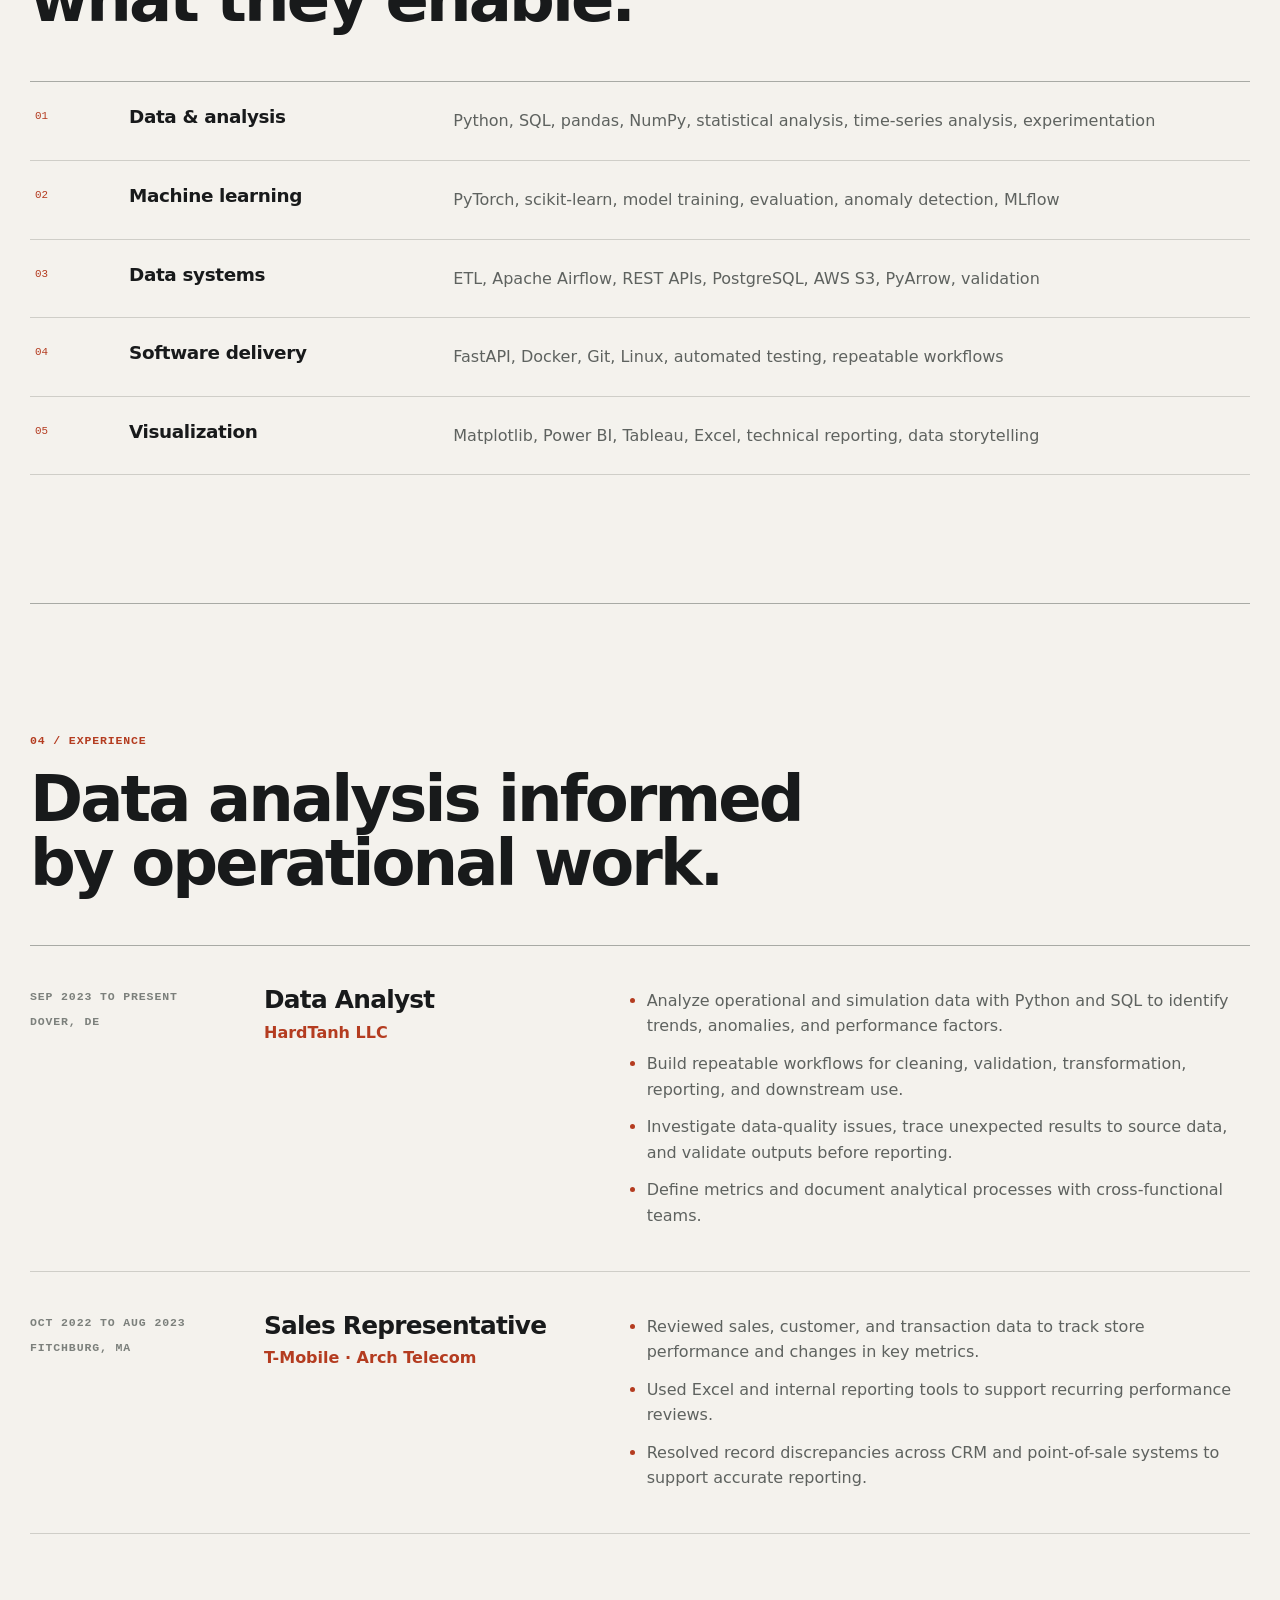
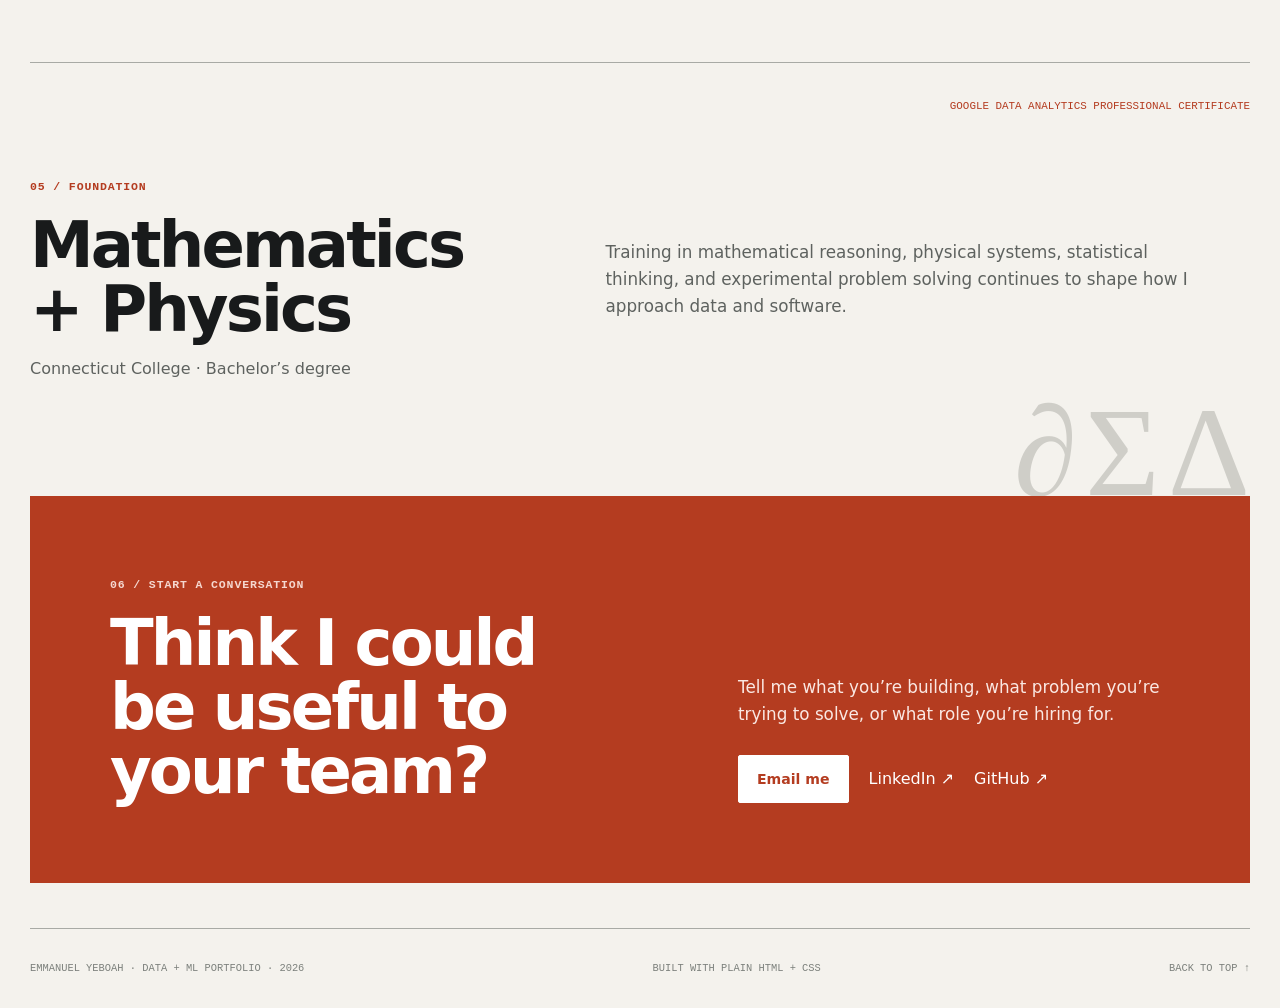
==== commit a3b2bf92: "feat: feature Apache project and tighten portfolio copy" ====
--- a/index.html
+++ b/index.html
@@ -3,14 +3,14 @@
   <head>
     <meta charset="utf-8" />
     <meta name="viewport" content="width=device-width, initial-scale=1" />
-    <meta name="description" content="Emmanuel Yeboah works across data analytics, machine learning, pipelines, and applied AI using Python and SQL." />
+    <meta name="description" content="Emmanuel Yeboah uses Python and SQL for data analysis, data pipelines, and machine learning." />
     <meta name="theme-color" content="#f4f2ed" />
-    <meta property="og:title" content="Emmanuel Yeboah | Data, ML &amp; Applied AI" />
-    <meta property="og:description" content="A quantitative portfolio spanning analytics, data systems, machine learning, and applied AI." />
+    <meta property="og:title" content="Emmanuel Yeboah | Data, ML &amp; Software" />
+    <meta property="og:description" content="A portfolio of data analysis, data engineering, machine learning, and software projects." />
     <meta property="og:type" content="website" />
     <meta property="og:url" content="https://mannyyebz.github.io/" />
     <meta property="og:image" content="https://mannyyebz.github.io/assets/professional-headshot.png" />
-    <title>Emmanuel Yeboah | Data, ML &amp; Applied AI</title>
+    <title>Emmanuel Yeboah | Data, ML &amp; Software</title>
     <link rel="icon" href="assets/professional-headshot.png" />
     <link rel="preload" as="image" href="assets/professional-headshot.png" />
     <link rel="stylesheet" href="styles.css" />
@@ -34,9 +34,9 @@
     <main id="content">
       <section class="hero section-shell" id="top" aria-labelledby="hero-title">
         <div class="hero-copy">
-          <p class="kicker">Data <span>·</span> Machine Learning <span>·</span> Applied AI</p>
-          <h1 id="hero-title">From messy data to systems people can actually use.</h1>
-          <p class="hero-intro">I work across analytics, data pipelines, and machine learning, using Python and SQL to turn operational problems into reliable data products and practical decisions.</p>
+          <p class="kicker">Data <span>·</span> Machine Learning <span>·</span> Software</p>
+          <h1 id="hero-title">I build data pipelines, analyses, and machine learning systems.</h1>
+          <p class="hero-intro">I use Python and SQL to analyze operational data, automate data workflows, and train machine learning models.</p>
           <div class="hero-actions" aria-label="Primary actions">
             <a class="button button-primary" href="#work">View my work</a>
             <a class="button" href="assets/emmanuel-yeboah-resume.pdf" download>Download résumé</a>
@@ -63,7 +63,7 @@
       </section>
 
       <section class="credibility section-shell" aria-label="Professional highlights">
-        <div><strong>2023—Now</strong><span>Data &amp; operational experience</span></div>
+        <div><strong>2023 to Now</strong><span>Data &amp; operational experience</span></div>
         <div><strong>Math + Physics</strong><span>Quantitative foundation</span></div>
         <div><strong>Python + SQL</strong><span>Primary toolkit</span></div>
       </section>
@@ -71,8 +71,8 @@
       <section class="work-section section-shell" id="work" aria-labelledby="work-title">
         <div class="section-intro">
           <p class="section-index">01 / Selected work</p>
-          <h2 id="work-title">Systems, not isolated notebooks.</h2>
-          <p>The strongest work here connects data preparation, analysis, modeling, and delivery. Technical claims reflect the linked repositories and résumé; no performance metrics are inferred.</p>
+          <h2 id="work-title">Selected data and machine learning projects.</h2>
+          <p>These projects show how I clean data, build pipelines, train models, and deliver results through APIs and reports. Each description is based on the linked repository.</p>
         </div>
 
         <div class="flagship-list">
@@ -80,9 +80,9 @@
             <div class="project-copy">
               <div class="project-meta"><span>P.01</span><span>ML system</span><span class="status">Public</span></div>
               <h3>Customer Churn ML Pipeline</h3>
-              <p class="project-lead">A production-style workflow for moving structured customer data from preprocessing through training, tracking, evaluation, and API inference.</p>
-              <dl class="project-facts">
-                <div><dt>Problem</dt><dd>Keep training and inference transformations consistent while making experiments reproducible.</dd></div>
+              <p class="project-lead">A workflow that preprocesses customer data, trains and tracks a churn model, evaluates it, and serves predictions through an API.</p>
+              <dl class="project-facts">
+                <div><dt>Problem</dt><dd>Keep training and inference transformations consistent while making experiments repeatable.</dd></div>
                 <div><dt>System</dt><dd>Stratified splits, persisted preprocessing, PyTorch training, MLflow tracking and registry, evaluation, and FastAPI serving.</dd></div>
                 <div><dt>Delivery</dt><dd>Docker configuration, health and prediction endpoints, typed schemas, and automated tests.</dd></div>
               </dl>
@@ -107,7 +107,34 @@
 
           <article class="flagship flagship-reverse">
             <div class="project-copy">
-              <div class="project-meta"><span>P.02</span><span>Data pipeline</span><span class="status">Public</span></div>
+              <div class="project-meta"><span>P.02</span><span>Data orchestration</span><span class="status">Public</span></div>
+              <h3>Apache Airflow Data Lab</h3>
+              <p class="project-lead">A Docker-based orchestration lab that progresses from foundational Python ETL workflows to scheduled weather and Spark pipelines.</p>
+              <dl class="project-facts">
+                <div><dt>Problem</dt><dd>Coordinate recurring data work with visible dependencies, retries, scheduling, and repeatable local infrastructure.</dd></div>
+                <div><dt>System</dt><dd>Airflow DAGs run Python and PySpark transformations, collect OpenWeatherMap data, and manage task handoffs through XCom.</dd></div>
+                <div><dt>Delivery</dt><dd>Containerized CeleryExecutor stacks with PostgreSQL and Redis, plus pipeline outputs to Amazon S3 and MongoDB.</dd></div>
+              </dl>
+              <p class="tech-line">APACHE AIRFLOW / PYTHON / PYSPARK / DOCKER / AWS S3 / MONGODB</p>
+              <a class="project-link" href="https://github.com/MannyYebz/apache">Inspect repository <span aria-hidden="true">↗</span></a>
+            </div>
+            <div class="project-visual orchestration-visual" role="img" aria-label="Apache Airflow orchestration: scheduled API extraction, Python and Spark transformations, and delivery to Amazon S3 and MongoDB">
+              <span class="visual-label">ORCHESTRATION / SCHEDULE → DELIVER</span>
+              <div class="orchestration-map">
+                <div class="orchestration-node source-node"><small>Source</small><strong>OpenWeather API</strong></div>
+                <b aria-hidden="true">↓</b>
+                <div class="orchestration-node airflow-node"><small>Apache Airflow</small><strong>Schedule · retry · monitor</strong></div>
+                <b aria-hidden="true">↓</b>
+                <div class="task-chain"><span>Sensor</span><b>→</b><span>Extract</span><b>→</b><span>Transform</span></div>
+                <b aria-hidden="true">↓</b>
+                <div class="output-nodes"><span><small>Object store</small><strong>Amazon S3</strong></span><span><small>Document store</small><strong>MongoDB</strong></span></div>
+              </div>
+            </div>
+          </article>
+
+          <article class="flagship">
+            <div class="project-copy">
+              <div class="project-meta"><span>P.03</span><span>Data pipeline</span><span class="status">Public</span></div>
               <h3>Weather Data Pipeline</h3>
               <p class="project-lead">A repeatable API workflow that turns live weather responses and five-day forecasts into structured comparisons and visual reports.</p>
               <dl class="project-facts">
@@ -130,9 +157,9 @@
             </div>
           </article>
 
-          <article class="flagship">
-            <div class="project-copy">
-              <div class="project-meta"><span>P.03</span><span>Applied NLP</span><span class="status">Public</span></div>
+          <article class="flagship flagship-reverse">
+            <div class="project-copy">
+              <div class="project-meta"><span>P.04</span><span>Text analysis</span><span class="status">Public</span></div>
               <h3>News Sentiment Analyzer</h3>
               <p class="project-lead">An analysis pipeline that collects live headlines, scores language polarity, and compares sentiment across six news categories.</p>
               <dl class="project-facts">
@@ -146,7 +173,7 @@
             <figure class="project-visual chart-visual">
               <span class="visual-label">GENERATED OUTPUT / SENTIMENT BY CATEGORY</span>
               <img src="assets/news-sentiment-chart.png" alt="Bar chart comparing positive, neutral, and negative headline counts across six news categories" loading="lazy" />
-              <figcaption>Repository output—not a recreated or illustrative result.</figcaption>
+              <figcaption>This chart is an output from the repository.</figcaption>
             </figure>
           </article>
         </div>
@@ -157,11 +184,11 @@
           <p class="section-index">Currently building / Target 20 Aug 2026</p>
           <div class="build-status"><span aria-hidden="true"></span>In development</div>
           <h2 id="building-title">Retrieval-Augmented Generation Pipeline</h2>
-          <p>A document-question answering system focused on grounded responses and traceable sources. The repository currently contains document loading and chunking foundations; retrieval, generation, citations, and evaluation remain active work.</p>
+          <p>A document question-answering project designed to connect each answer to cited source text. The repository currently contains document loading and chunking; retrieval, answer generation, citations, and evaluation are still in progress.</p>
           <a class="project-link" href="https://github.com/MannyYebz/rag-project">Follow the build <span aria-hidden="true">↗</span></a>
         </div>
-        <div class="rag-flow" role="img" aria-label="Planned RAG flow: documents, chunking, embeddings, vector store, retrieval, language model, grounded answer">
-          <span>Documents</span><b>→</b><span>Chunking</span><b>→</b><span class="future-node">Embeddings</span><b>→</b><span class="future-node">Vector store</span><b>→</b><span class="future-node">Retrieval</span><b>→</b><span class="future-node">LLM</span><b>→</b><span class="future-node">Grounded answer</span>
+        <div class="rag-flow" role="img" aria-label="Planned RAG flow: documents, chunking, embeddings, vector store, retrieval, language model, cited answer">
+          <span>Documents</span><b>→</b><span>Chunking</span><b>→</b><span class="future-node">Embeddings</span><b>→</b><span class="future-node">Vector store</span><b>→</b><span class="future-node">Retrieval</span><b>→</b><span class="future-node">Language model</span><b>→</b><span class="future-node">Cited answer</span>
         </div>
       </section>
 
@@ -180,9 +207,9 @@
         <div class="margin-note" aria-hidden="true"><span>02 / Approach</span><i>x → observe</i><i>f(x) → test</i><i>Δ → learn</i></div>
         <div class="approach-copy">
           <p class="section-index">How I think</p>
-          <h2 id="approach-title">Adapt to the system, then make it useful.</h2>
-          <p>My path across mathematics, physics, operational analytics, data pipelines, and machine learning has taught me to keep adapting. When the tools, constraints, or questions change, I learn the system, test my assumptions, and find a practical way forward.</p>
-          <blockquote>Changing circumstances do not stop the work—they give me a new system to understand and another opportunity to become more useful.</blockquote>
+          <h2 id="approach-title">Learn the system. Test the assumptions.</h2>
+          <p>My background in mathematics, physics, operational analytics, data pipelines, and machine learning shapes how I solve problems. When tools or constraints change, I read the documentation, test the workflow, and record what changed.</p>
+          <blockquote>A result is useful when the process is clear, tested, and easy for someone else to inspect.</blockquote>
         </div>
       </section>
 
@@ -192,21 +219,21 @@
           <article><span>01</span><h3>Data &amp; analysis</h3><p>Python, SQL, pandas, NumPy, statistical analysis, time-series analysis, experimentation</p></article>
           <article><span>02</span><h3>Machine learning</h3><p>PyTorch, scikit-learn, model training, evaluation, anomaly detection, MLflow</p></article>
           <article><span>03</span><h3>Data systems</h3><p>ETL, Apache Airflow, REST APIs, PostgreSQL, AWS S3, PyArrow, validation</p></article>
-          <article><span>04</span><h3>Production</h3><p>FastAPI, Docker, Git, Linux, automated testing, reproducible workflows</p></article>
+          <article><span>04</span><h3>Software delivery</h3><p>FastAPI, Docker, Git, Linux, automated testing, repeatable workflows</p></article>
           <article><span>05</span><h3>Visualization</h3><p>Matplotlib, Power BI, Tableau, Excel, technical reporting, data storytelling</p></article>
         </div>
       </section>
 
       <section class="experience-section section-shell" id="experience" aria-labelledby="experience-title">
-        <div class="compact-heading"><p class="section-index">04 / Experience</p><h2 id="experience-title">Analysis grounded in operational work.</h2></div>
+        <div class="compact-heading"><p class="section-index">04 / Experience</p><h2 id="experience-title">Data analysis informed by operational work.</h2></div>
         <div class="experience-list">
           <article>
-            <div class="role-meta"><span>Sep 2023—Present</span><span>Dover, DE</span></div>
+            <div class="role-meta"><span>Sep 2023 to Present</span><span>Dover, DE</span></div>
             <div><h3>Data Analyst</h3><p class="company">HardTanh LLC</p></div>
             <ul><li>Analyze operational and simulation data with Python and SQL to identify trends, anomalies, and performance factors.</li><li>Build repeatable workflows for cleaning, validation, transformation, reporting, and downstream use.</li><li>Investigate data-quality issues, trace unexpected results to source data, and validate outputs before reporting.</li><li>Define metrics and document analytical processes with cross-functional teams.</li></ul>
           </article>
           <article>
-            <div class="role-meta"><span>Oct 2022—Aug 2023</span><span>Fitchburg, MA</span></div>
+            <div class="role-meta"><span>Oct 2022 to Aug 2023</span><span>Fitchburg, MA</span></div>
             <div><h3>Sales Representative</h3><p class="company">T-Mobile · Arch Telecom</p></div>
             <ul><li>Reviewed sales, customer, and transaction data to track store performance and changes in key metrics.</li><li>Used Excel and internal reporting tools to support recurring performance reviews.</li><li>Resolved record discrepancies across CRM and point-of-sale systems to support accurate reporting.</li></ul>
           </article>
--- a/styles.css
+++ b/styles.css
@@ -217,6 +217,17 @@
 .architecture-stack span, .architecture-stack small { font-family: var(--mono); color: var(--soft); font-size: 0.62rem; }
 .architecture-stack .accent-node { background: var(--accent); color: white; border-color: var(--accent); }
 .architecture-stack .accent-node span, .architecture-stack .accent-node small { color: #f9e8e3; }
+.orchestration-map { position: relative; z-index: 1; display: flex; flex-direction: column; align-items: center; gap: 13px; margin-top: 40px; }
+.orchestration-map > b { color: var(--accent); font-family: var(--mono); line-height: 1; }
+.orchestration-node { width: min(100%, 270px); display: grid; gap: 4px; padding: 16px 18px; border: 1px solid var(--ink); background: var(--surface); text-align: center; }
+.orchestration-node small, .output-nodes small { color: var(--soft); font-family: var(--mono); font-size: 0.6rem; text-transform: uppercase; }
+.airflow-node { border-color: var(--accent); background: var(--accent); color: white; }
+.airflow-node small { color: #f9e8e3; }
+.task-chain { width: 100%; display: flex; align-items: center; justify-content: center; gap: 9px; }
+.task-chain span { padding: 9px 10px; border: 1px solid var(--ink); background: var(--surface); font-family: var(--mono); font-size: 0.63rem; text-transform: uppercase; }
+.task-chain b { color: var(--accent); }
+.output-nodes { width: 100%; display: grid; grid-template-columns: repeat(2, 1fr); gap: 14px; }
+.output-nodes span { display: grid; gap: 4px; padding: 15px; border: 1px solid var(--ink); background: var(--surface); text-align: center; }
 .pipeline-row { position: relative; z-index: 1; display: flex; align-items: center; justify-content: space-between; gap: 7px; margin-top: 64px; font-family: var(--mono); font-size: 0.66rem; text-transform: uppercase; }
 .pipeline-row span { padding: 8px; border: 1px solid var(--ink); background: var(--surface); }
 .pipeline-row b { color: var(--accent); }
@@ -389,6 +400,9 @@
   .project-visual { min-height: 390px; padding: 20px; }
   .architecture-stack { gap: 8px; margin-top: 30px; }
   .architecture-stack div { min-height: 82px; padding: 10px; }
+  .orchestration-map { margin-top: 28px; }
+  .task-chain { flex-wrap: wrap; }
+  .task-chain span { padding: 8px; }
   .pipeline-row { flex-wrap: wrap; justify-content: flex-start; margin-top: 38px; }
   .mini-plot { height: 185px; margin-top: 42px; }
   .rag-flow { padding: 20px; }
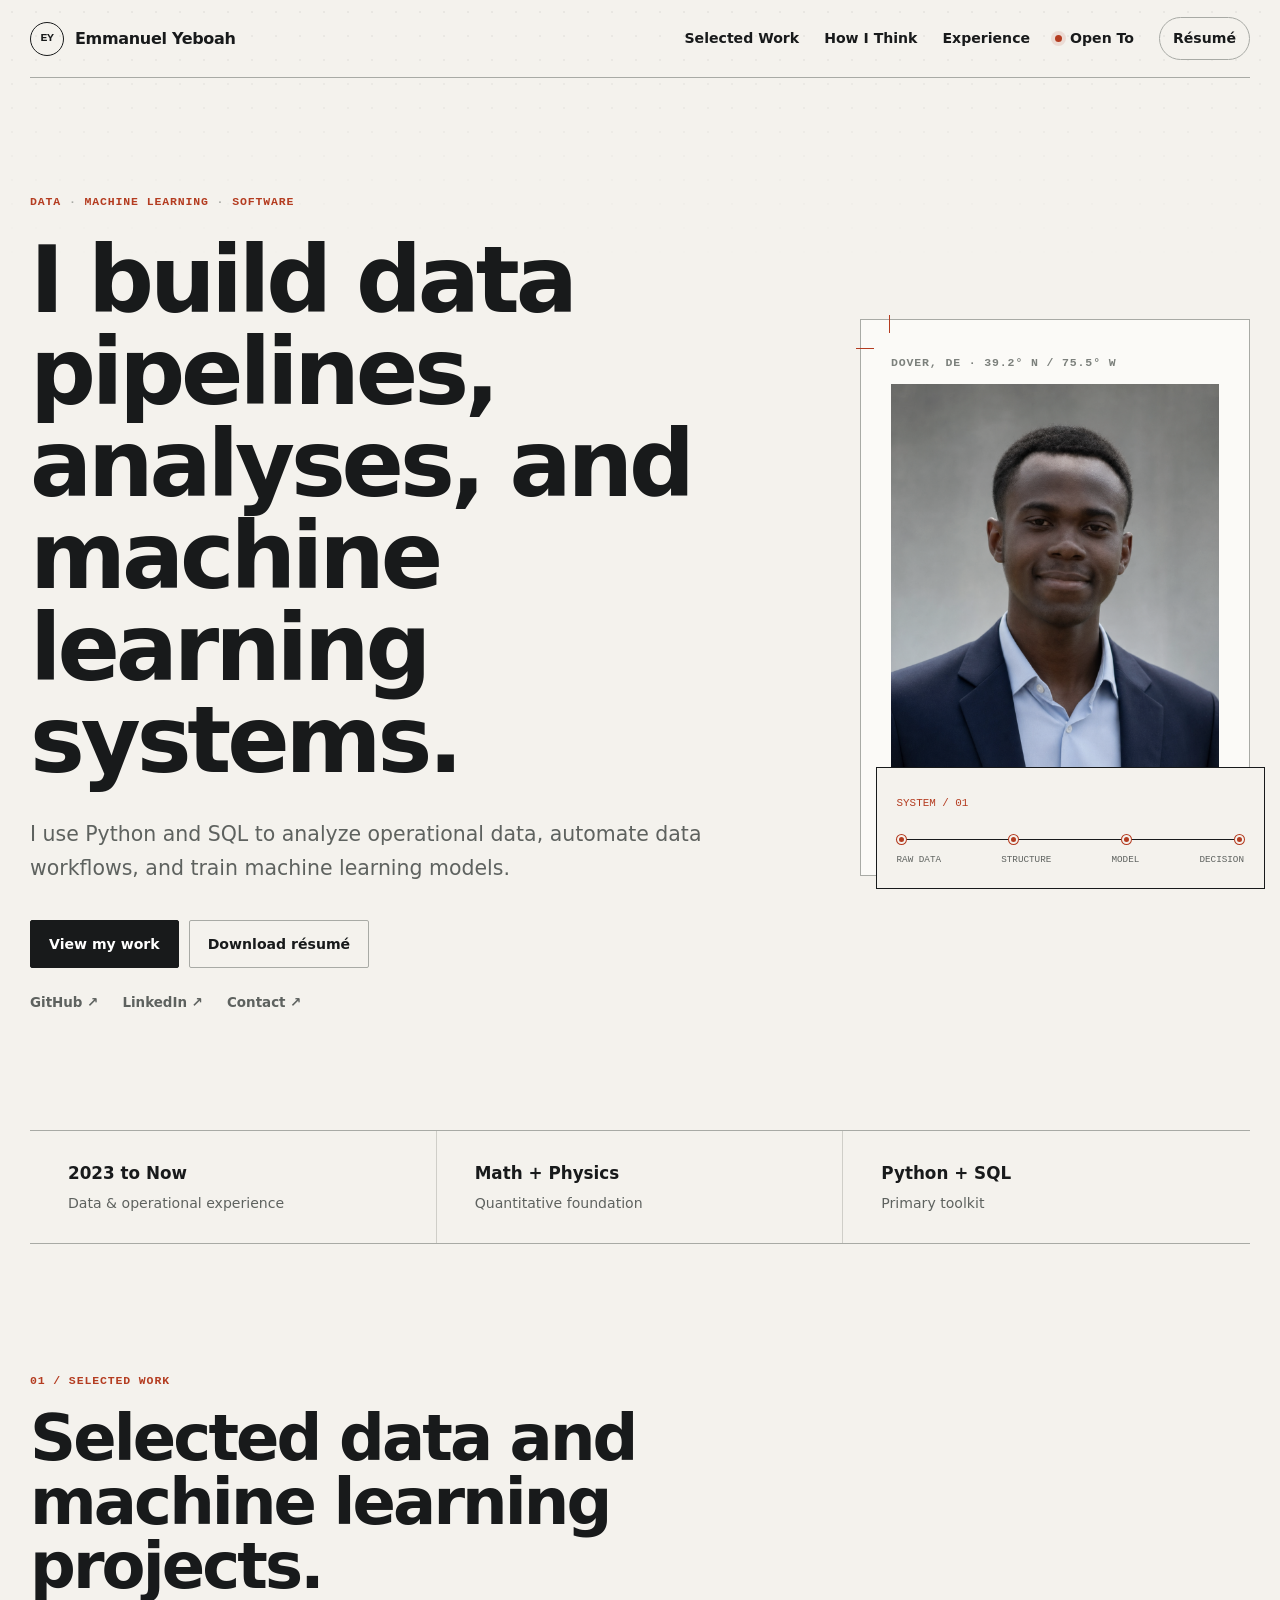
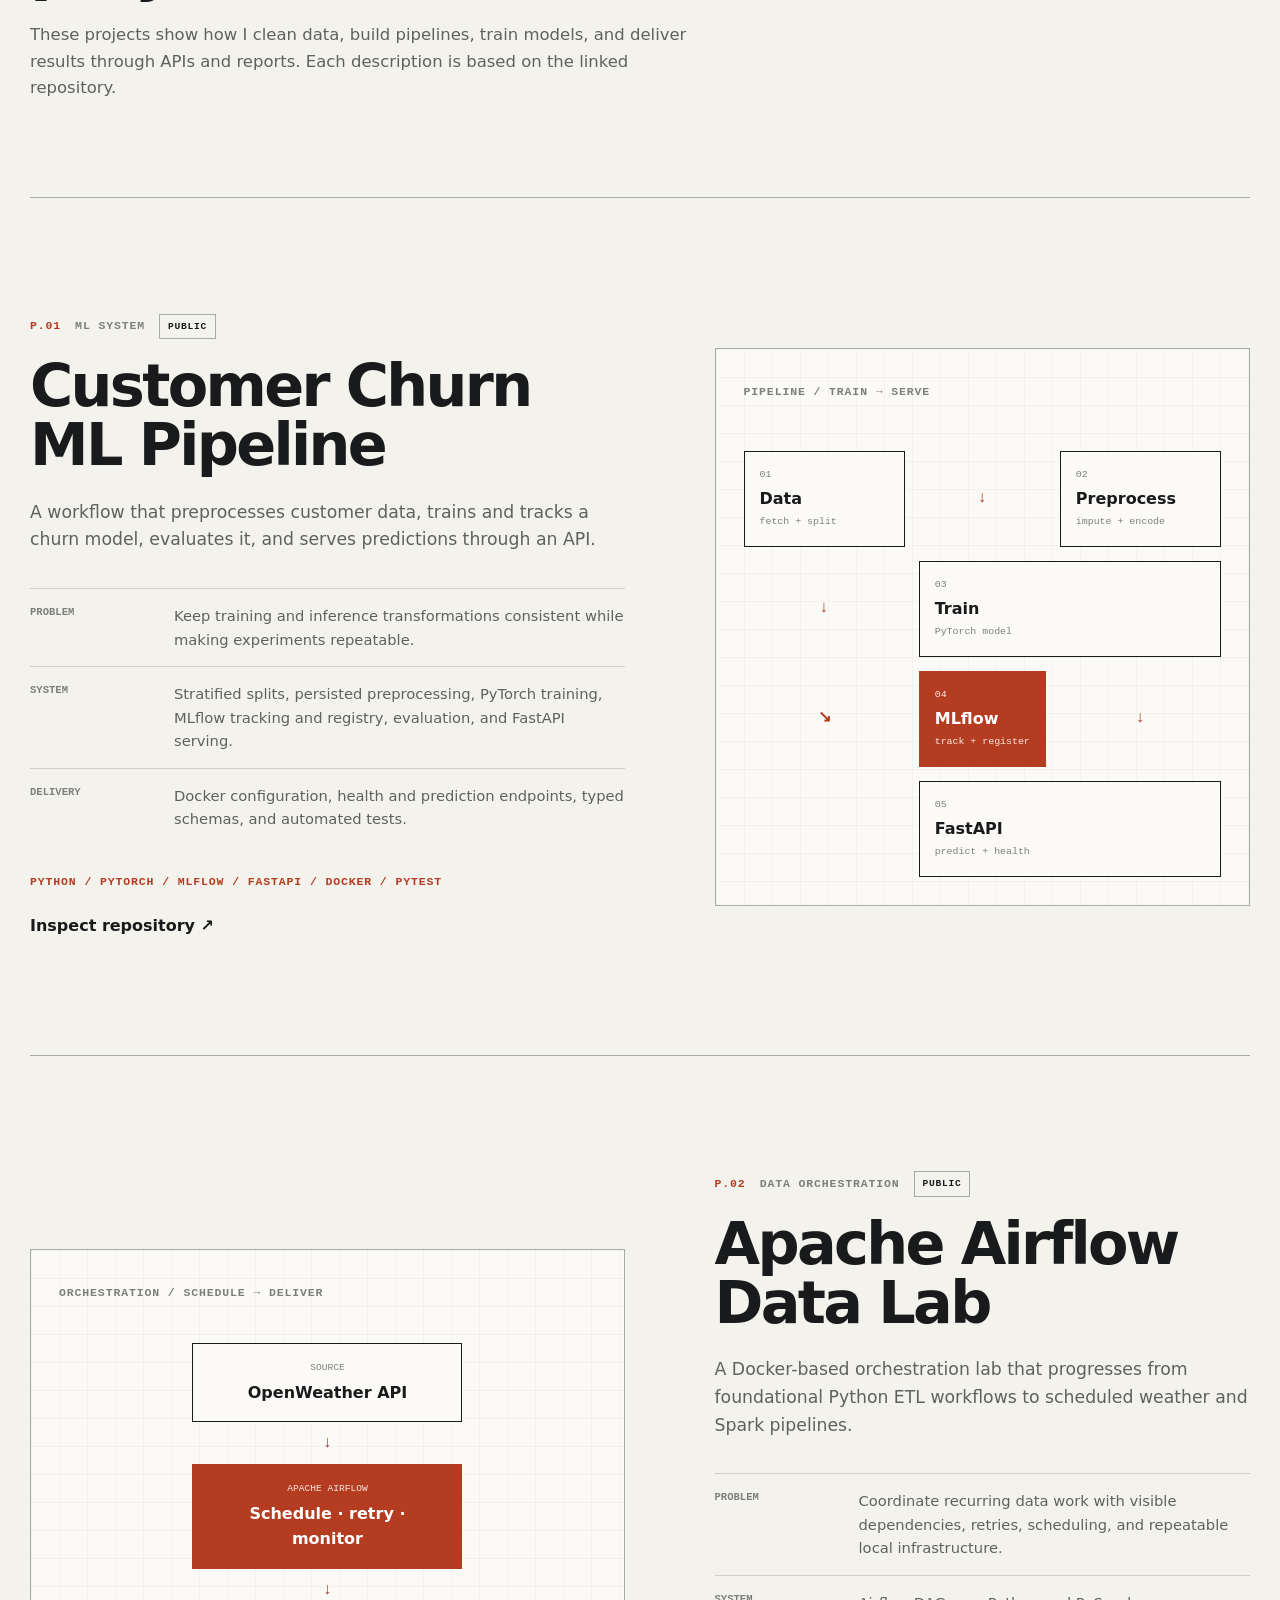
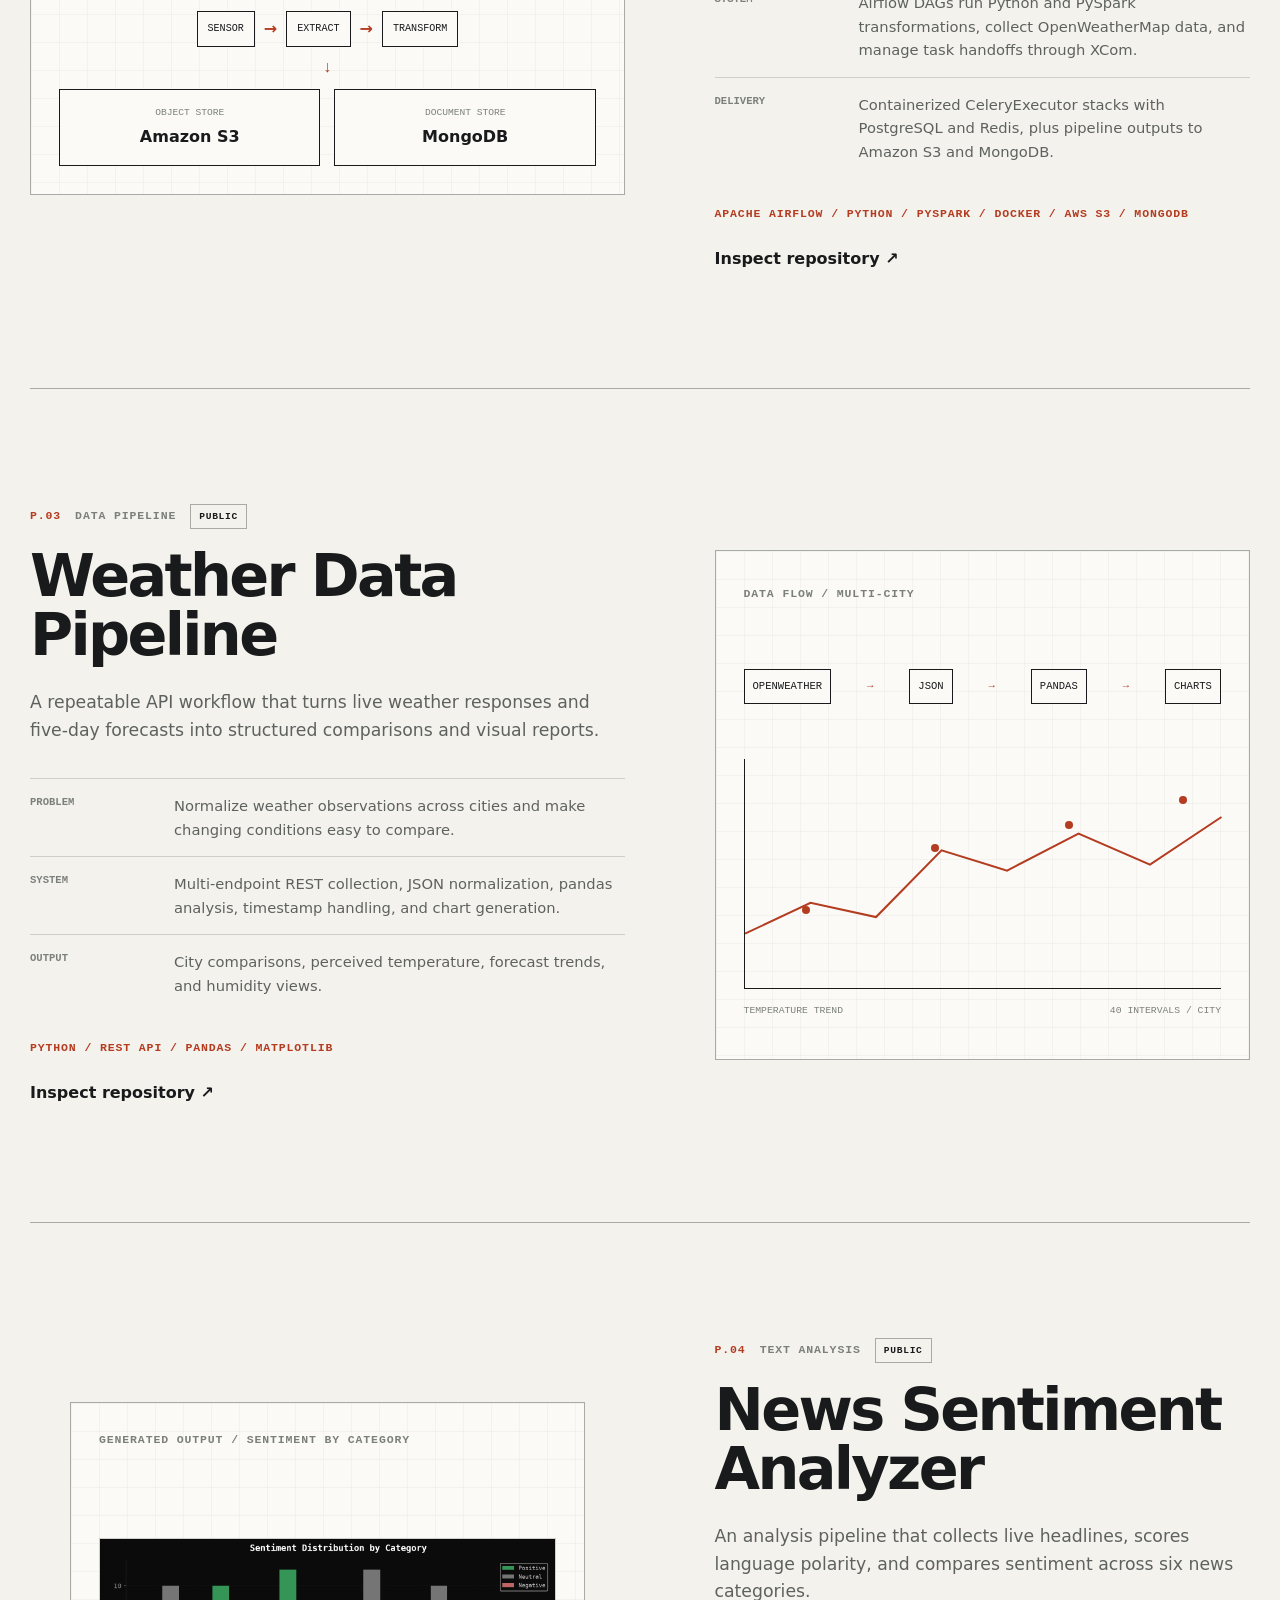
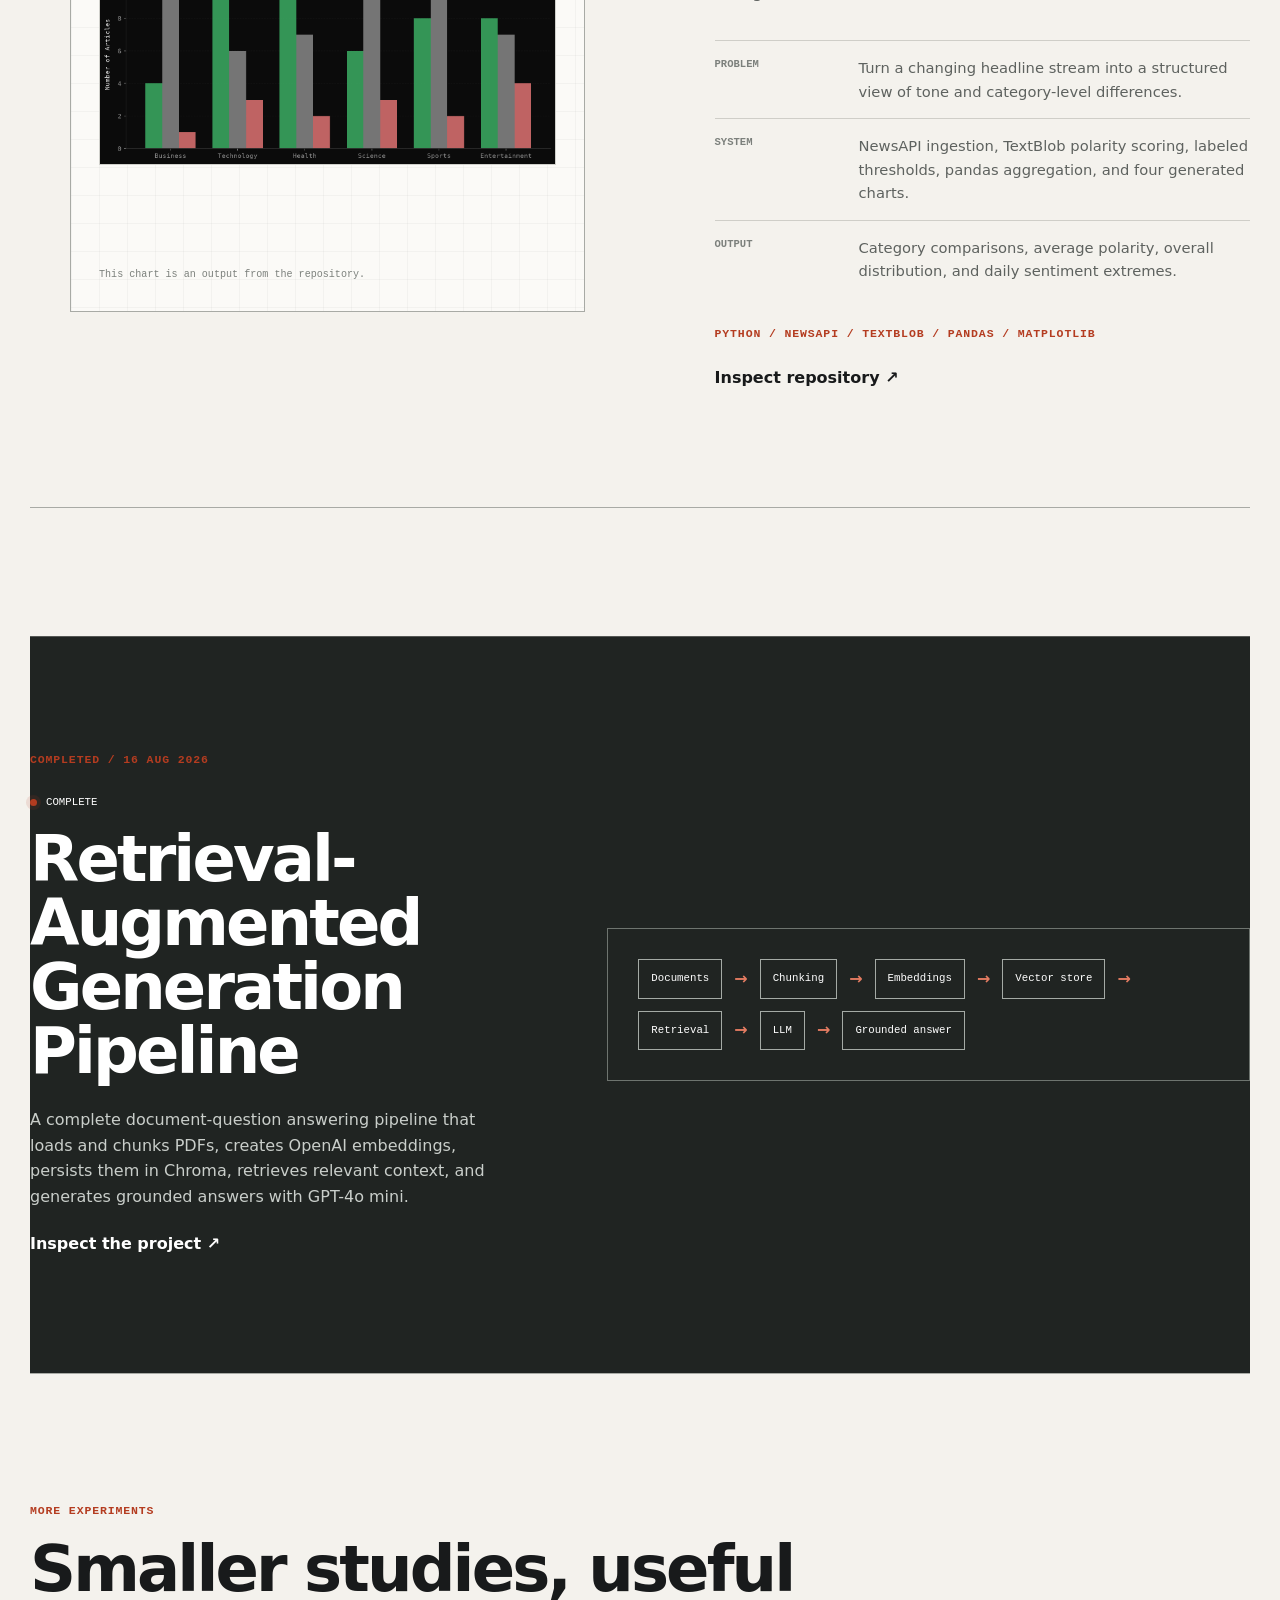
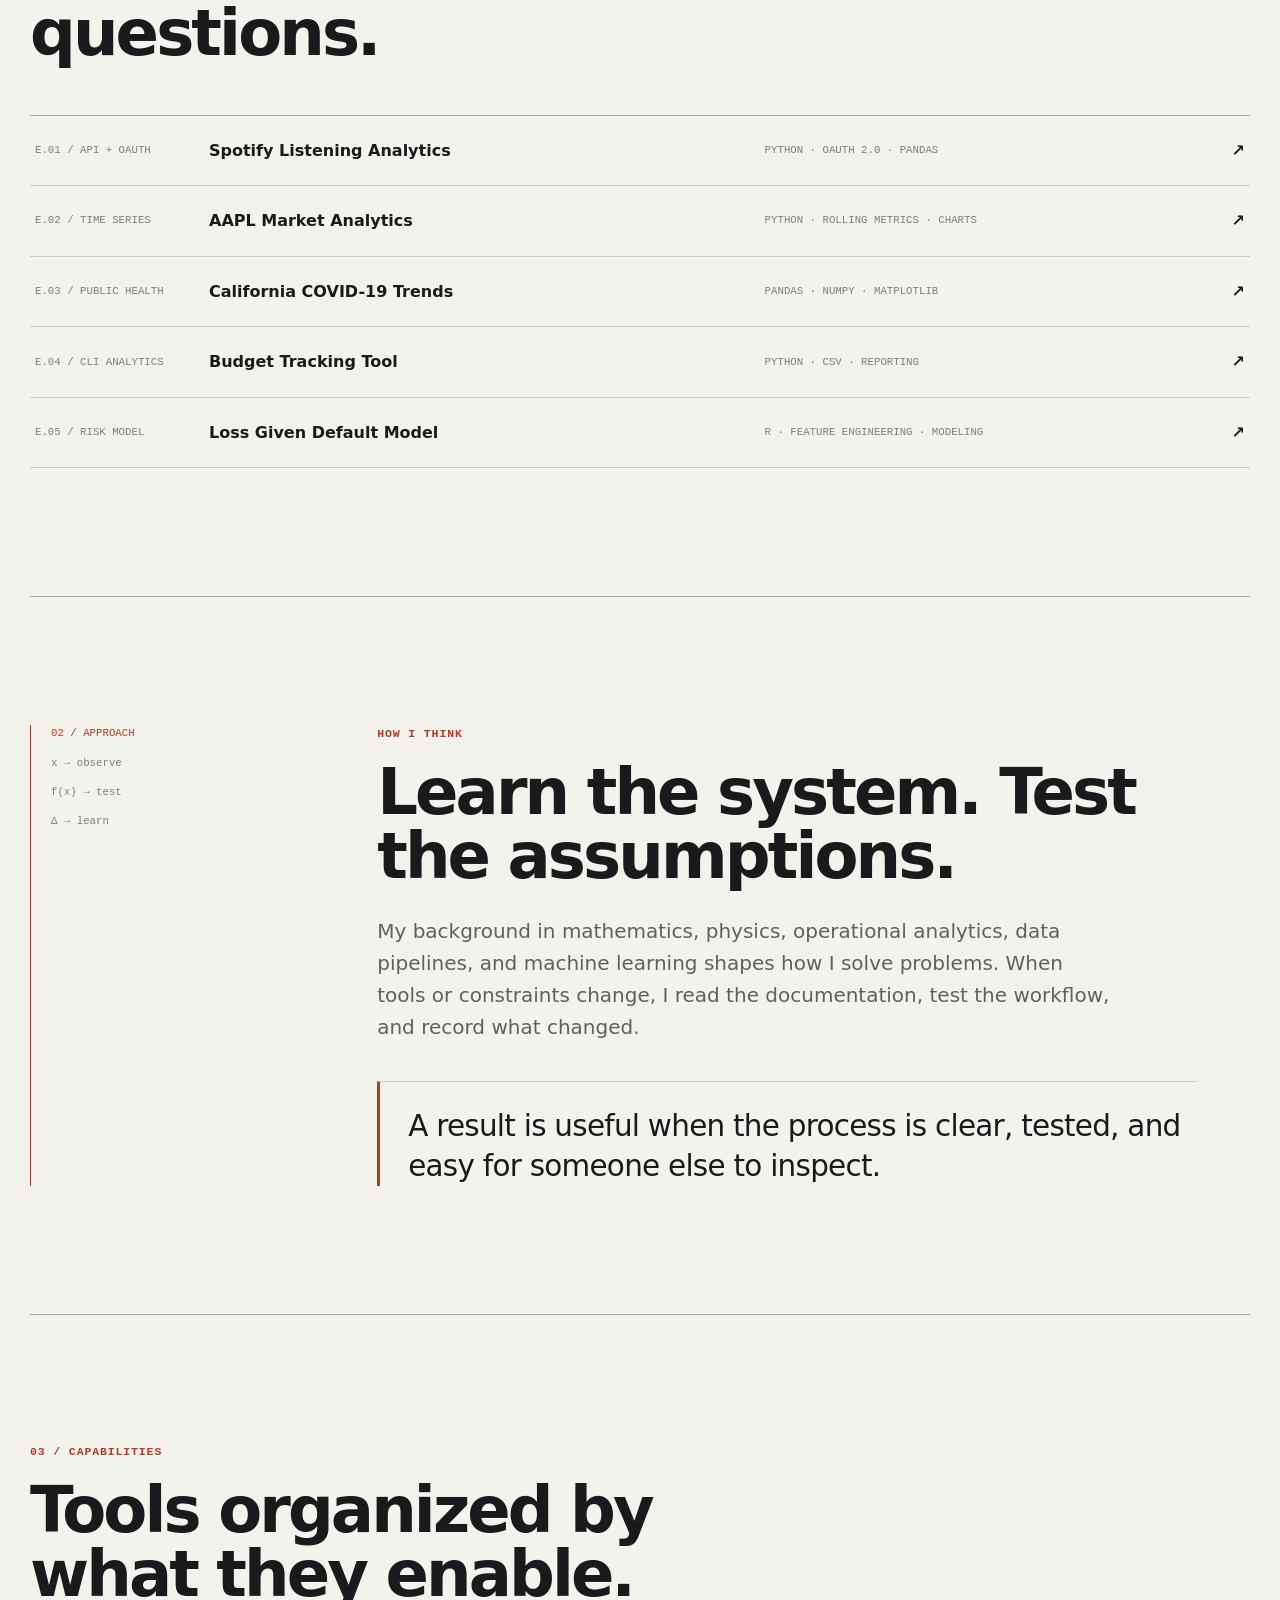
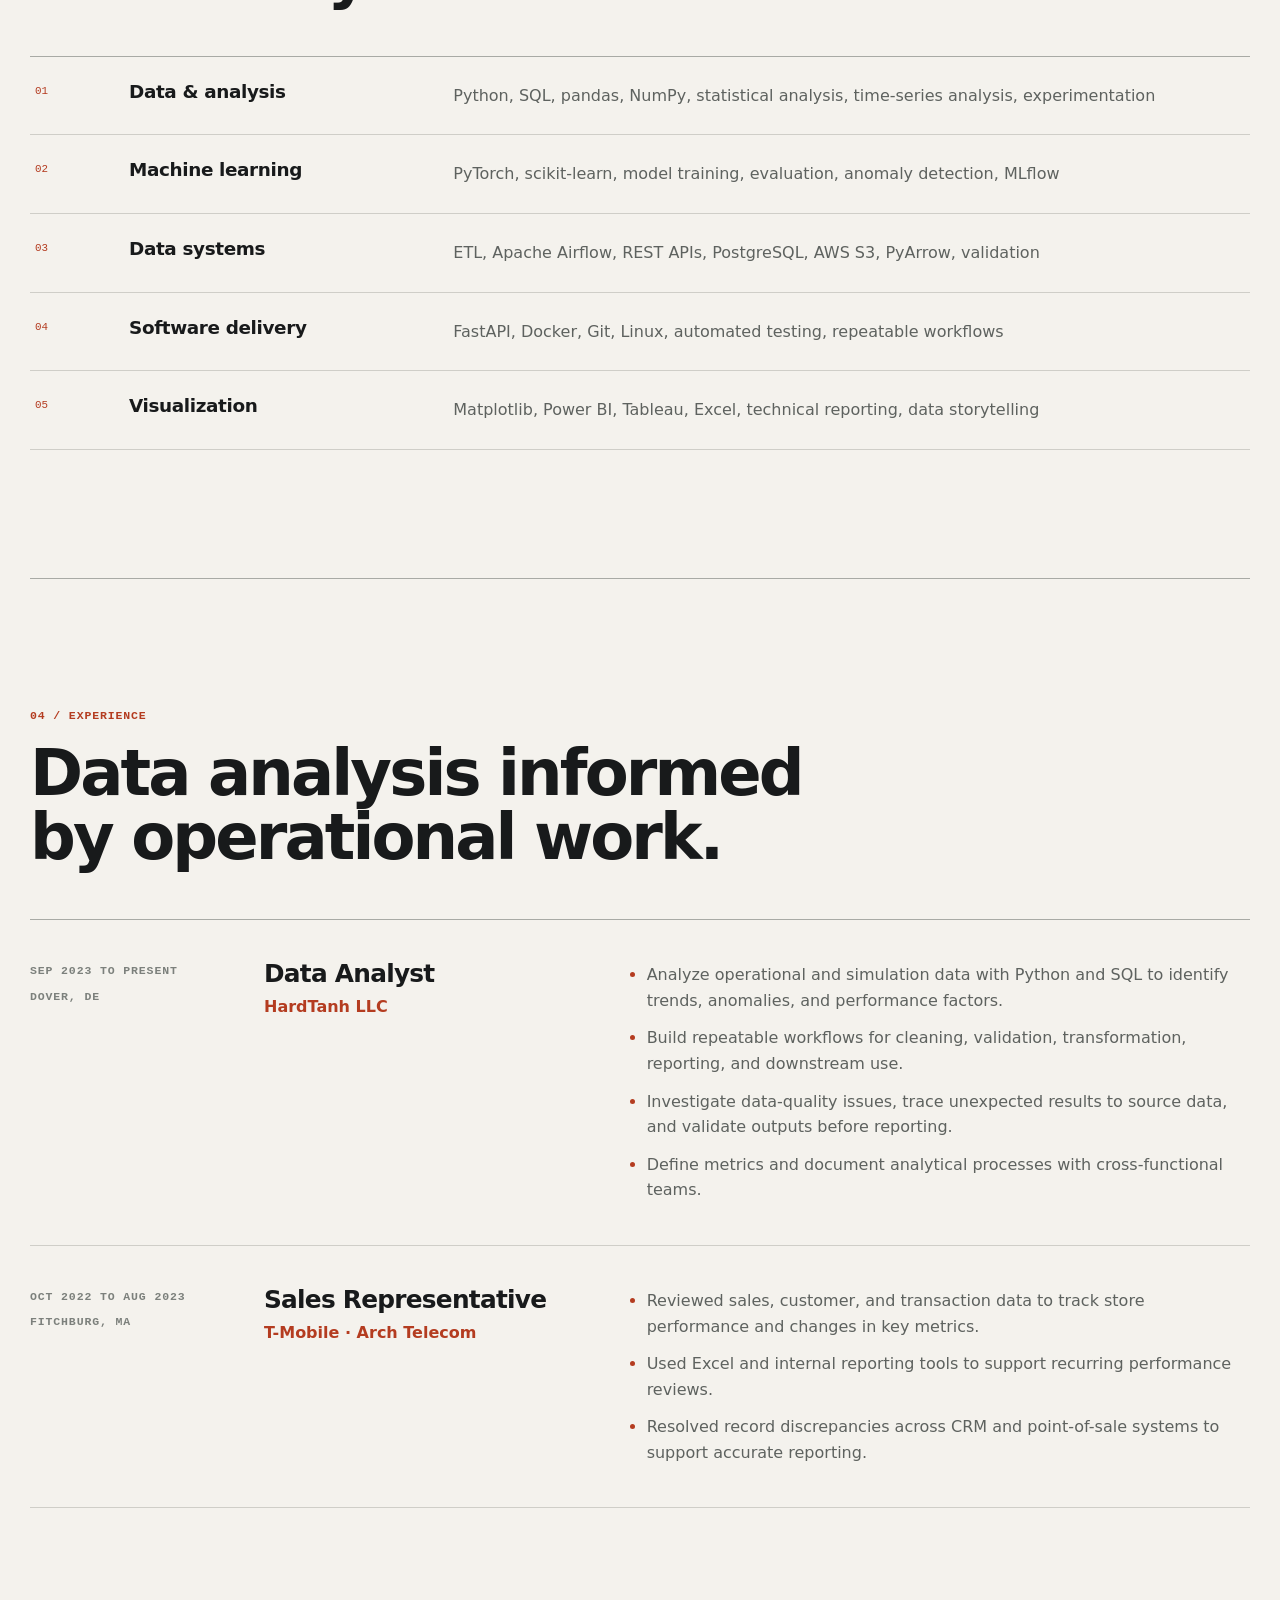
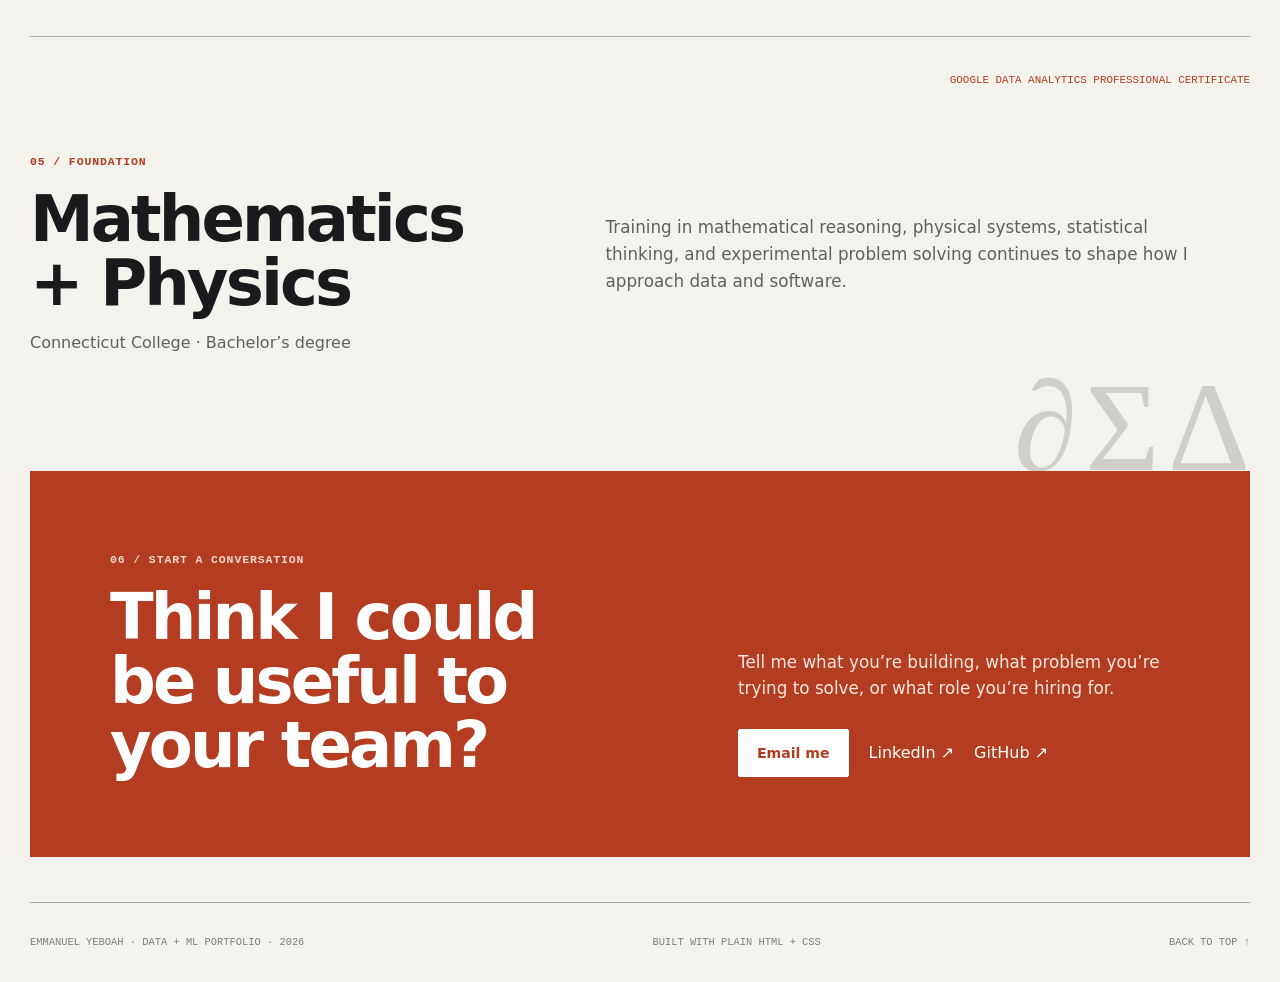
==== commit 9e2b1010: "feat: mark RAG pipeline complete" ====
--- a/index.html
+++ b/index.html
@@ -181,14 +181,14 @@
 
       <section class="building-section section-shell" id="building" aria-labelledby="building-title">
         <div class="building-copy">
-          <p class="section-index">Currently building / Target 20 Aug 2026</p>
-          <div class="build-status"><span aria-hidden="true"></span>In development</div>
+          <p class="section-index">Completed / 16 Aug 2026</p>
+          <div class="build-status"><span aria-hidden="true"></span>Complete</div>
           <h2 id="building-title">Retrieval-Augmented Generation Pipeline</h2>
-          <p>A document question-answering project designed to connect each answer to cited source text. The repository currently contains document loading and chunking; retrieval, answer generation, citations, and evaluation are still in progress.</p>
-          <a class="project-link" href="https://github.com/MannyYebz/rag-project">Follow the build <span aria-hidden="true">↗</span></a>
-        </div>
-        <div class="rag-flow" role="img" aria-label="Planned RAG flow: documents, chunking, embeddings, vector store, retrieval, language model, cited answer">
-          <span>Documents</span><b>→</b><span>Chunking</span><b>→</b><span class="future-node">Embeddings</span><b>→</b><span class="future-node">Vector store</span><b>→</b><span class="future-node">Retrieval</span><b>→</b><span class="future-node">Language model</span><b>→</b><span class="future-node">Cited answer</span>
+          <p>A complete document-question answering pipeline that loads and chunks PDFs, creates OpenAI embeddings, persists them in Chroma, retrieves relevant context, and generates grounded answers with GPT-4o mini.</p>
+          <a class="project-link" href="https://github.com/MannyYebz/rag-project">Inspect the project <span aria-hidden="true">↗</span></a>
+        </div>
+        <div class="rag-flow" role="img" aria-label="RAG flow: documents, chunking, embeddings, vector store, retrieval, language model, grounded answer">
+          <span>Documents</span><b>→</b><span>Chunking</span><b>→</b><span>Embeddings</span><b>→</b><span>Vector store</span><b>→</b><span>Retrieval</span><b>→</b><span>LLM</span><b>→</b><span>Grounded answer</span>
         </div>
       </section>
 
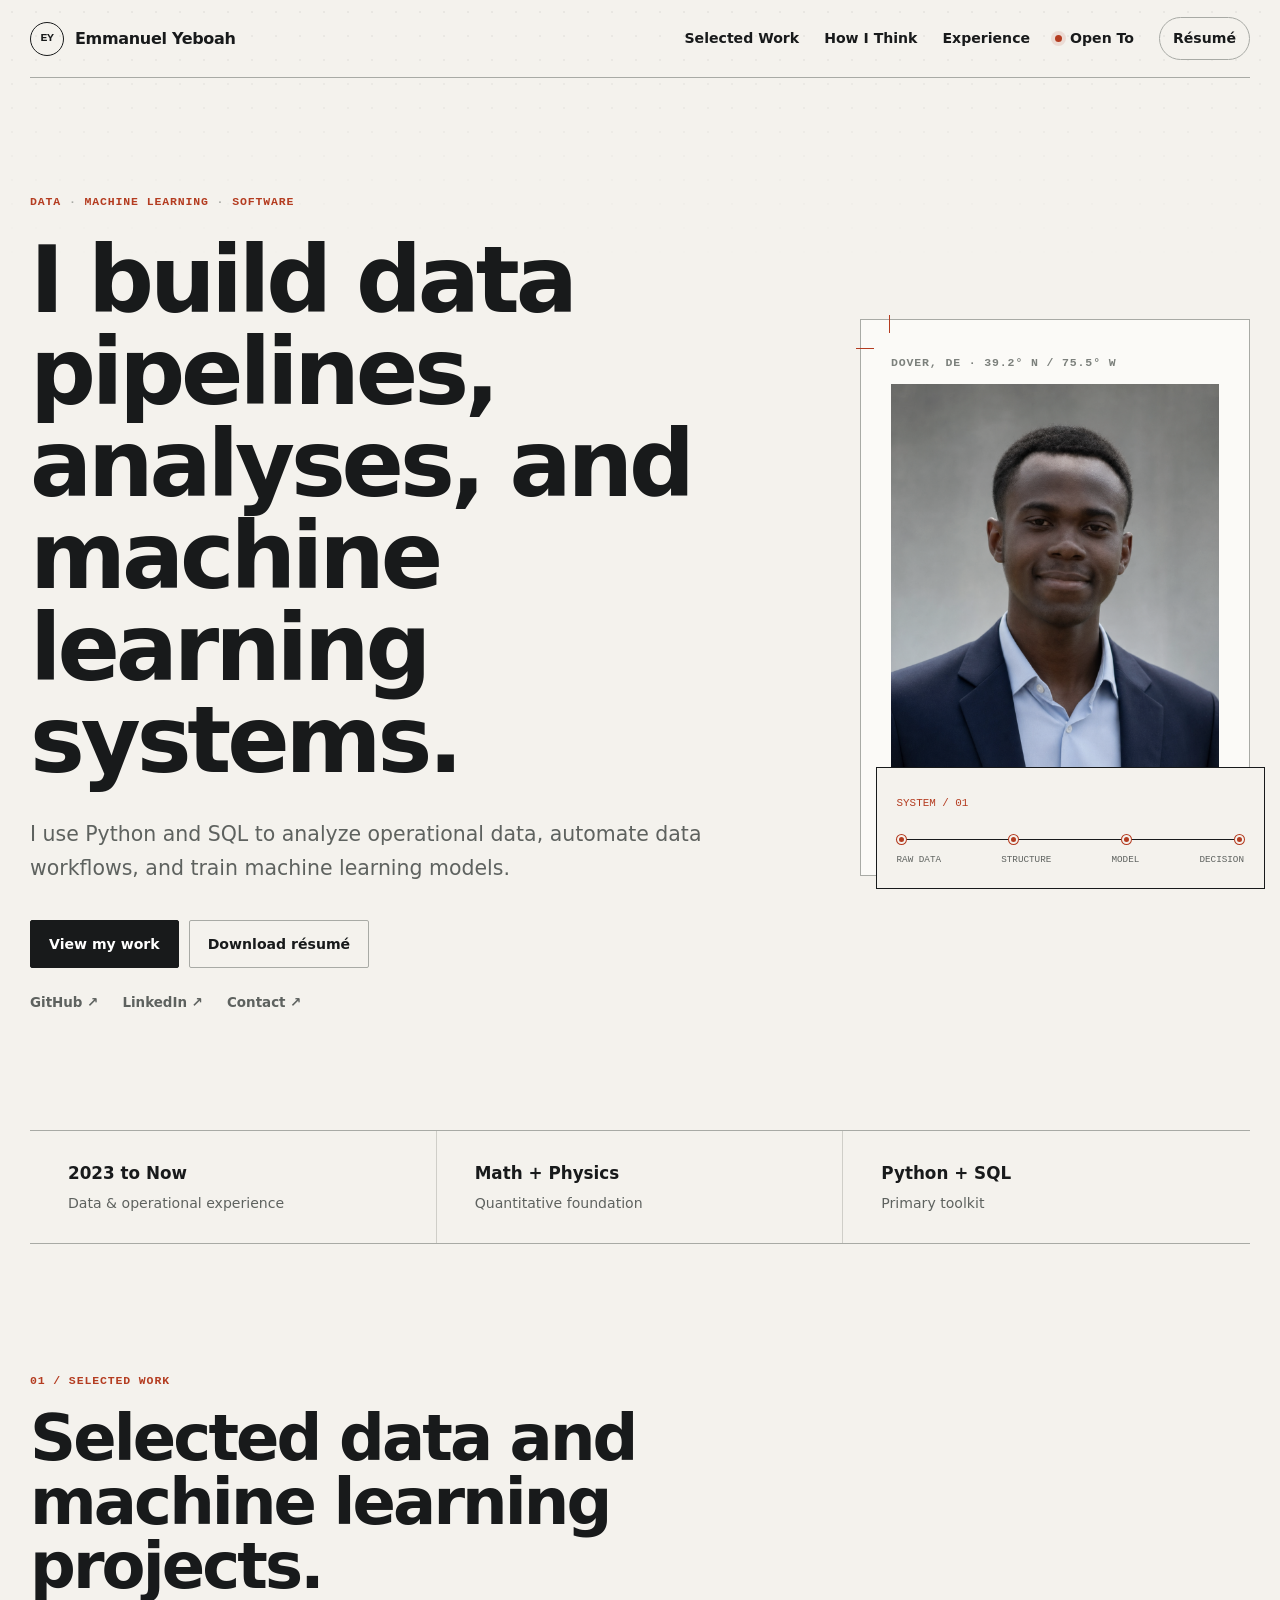
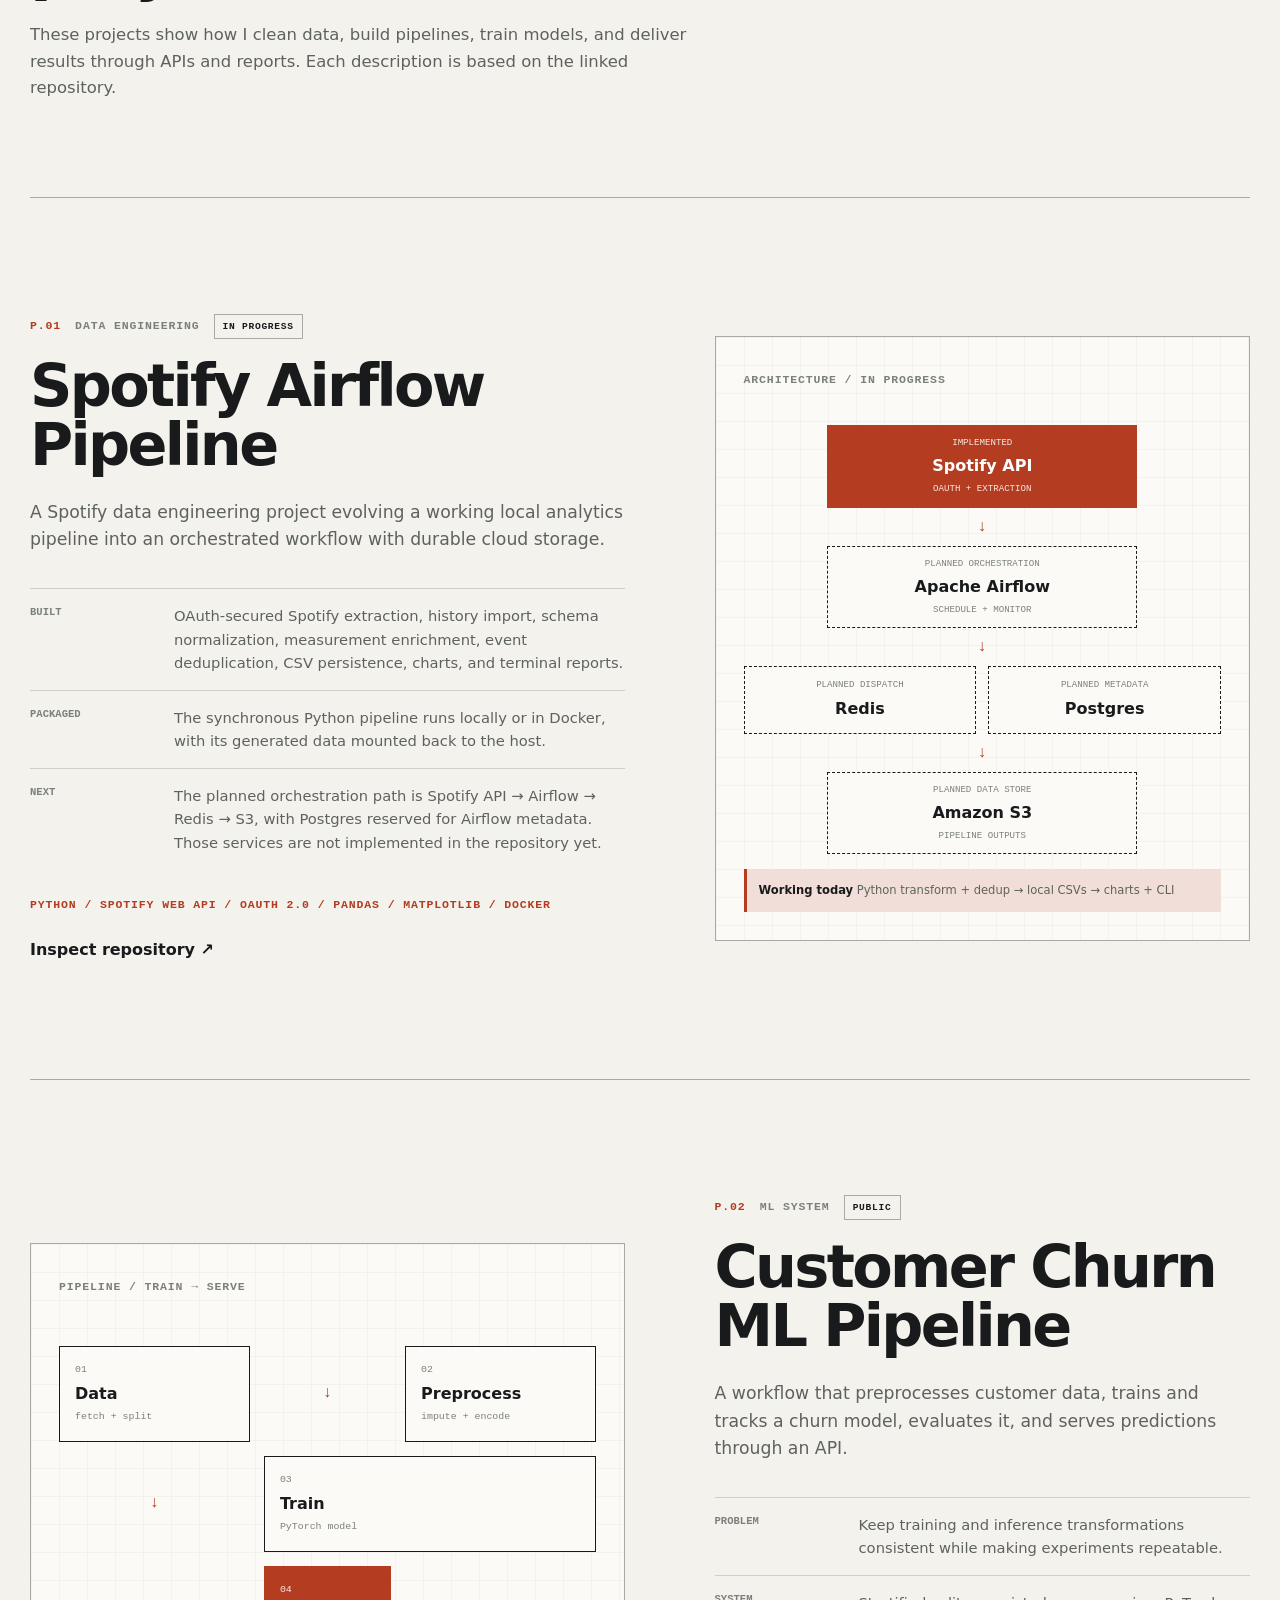
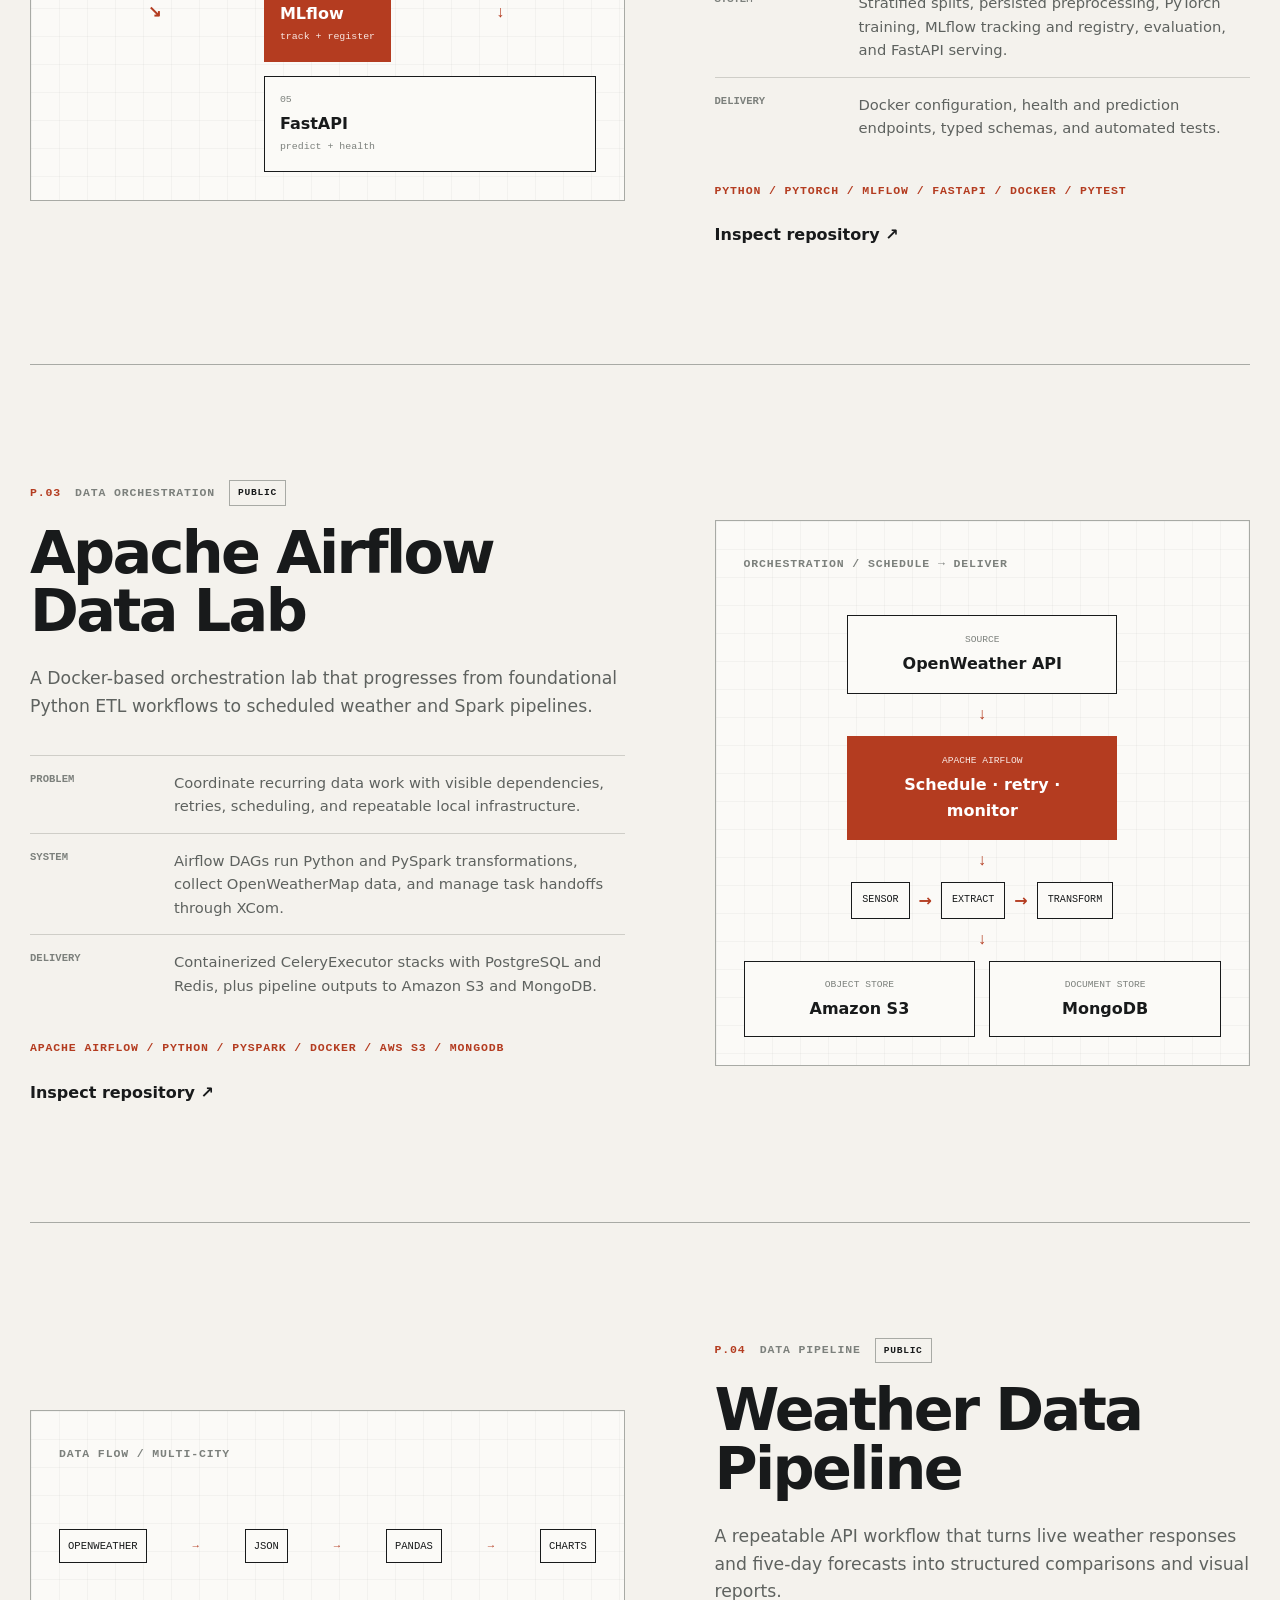
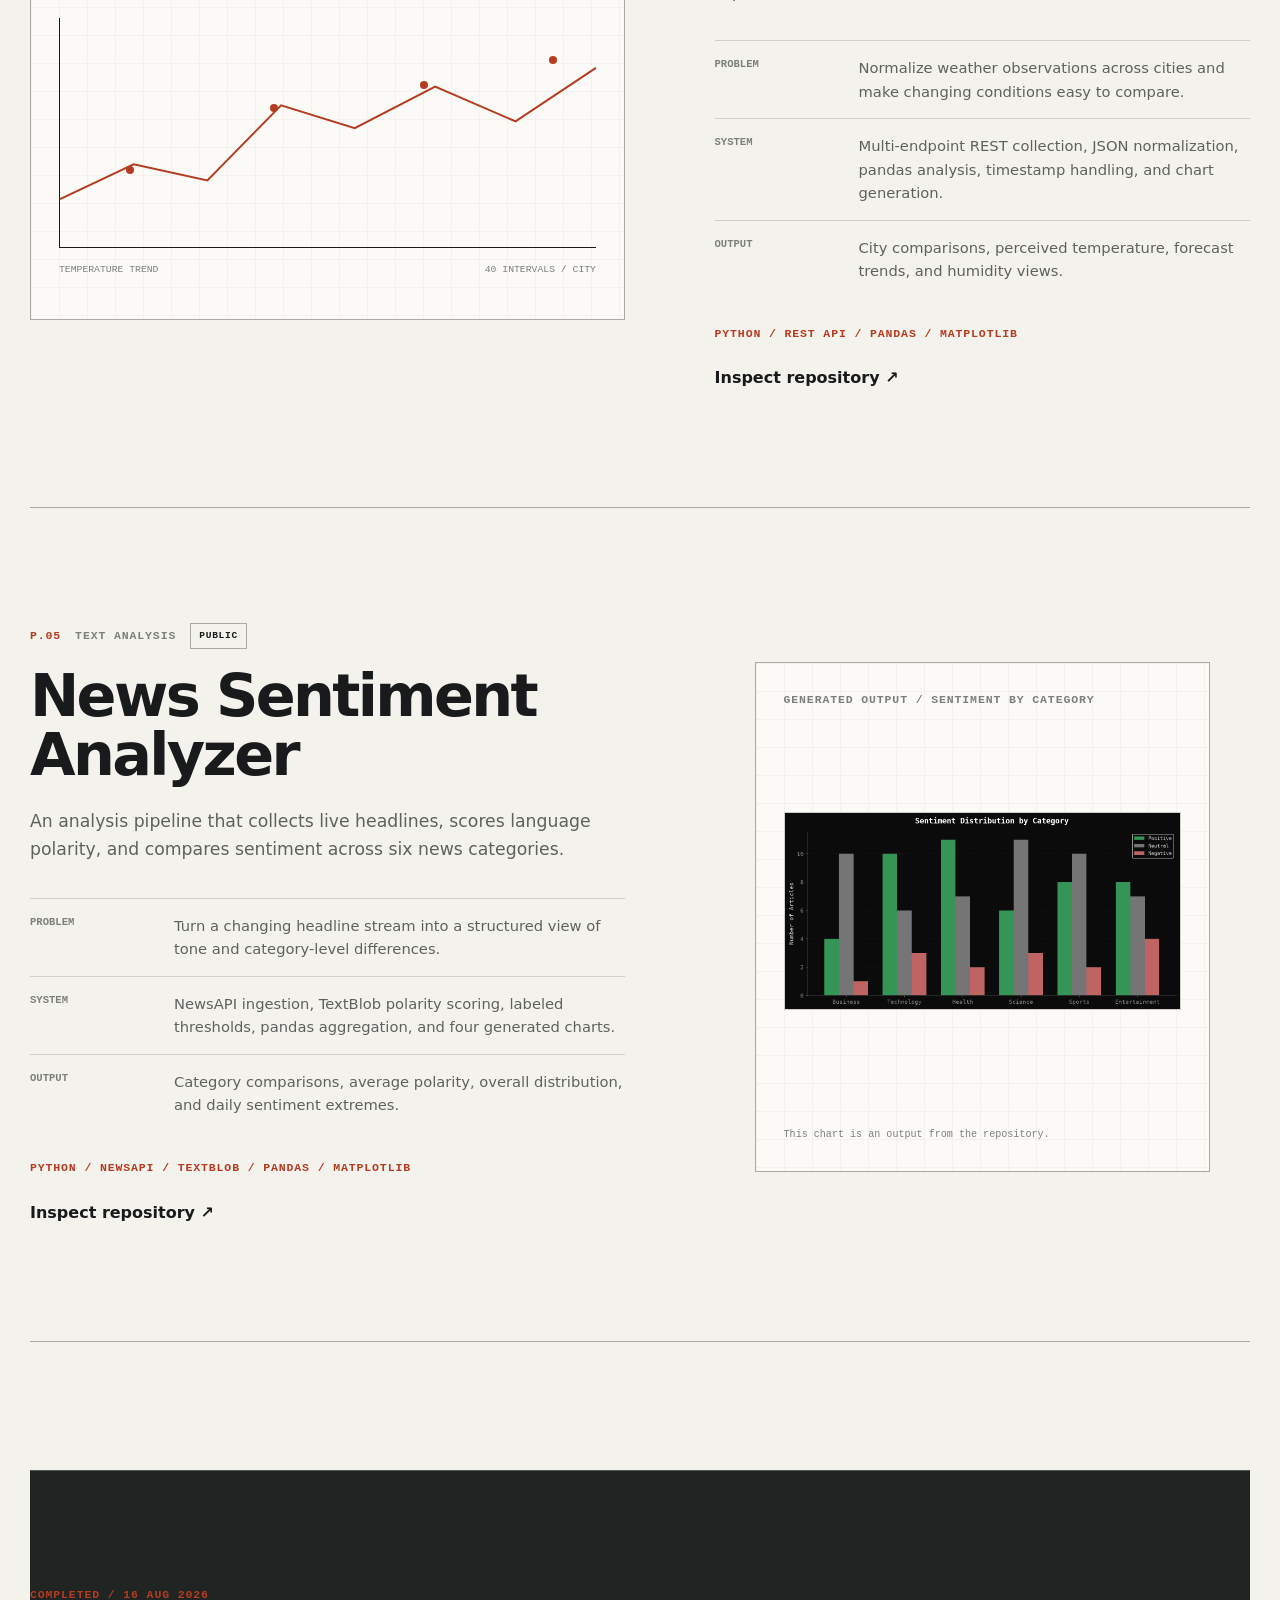
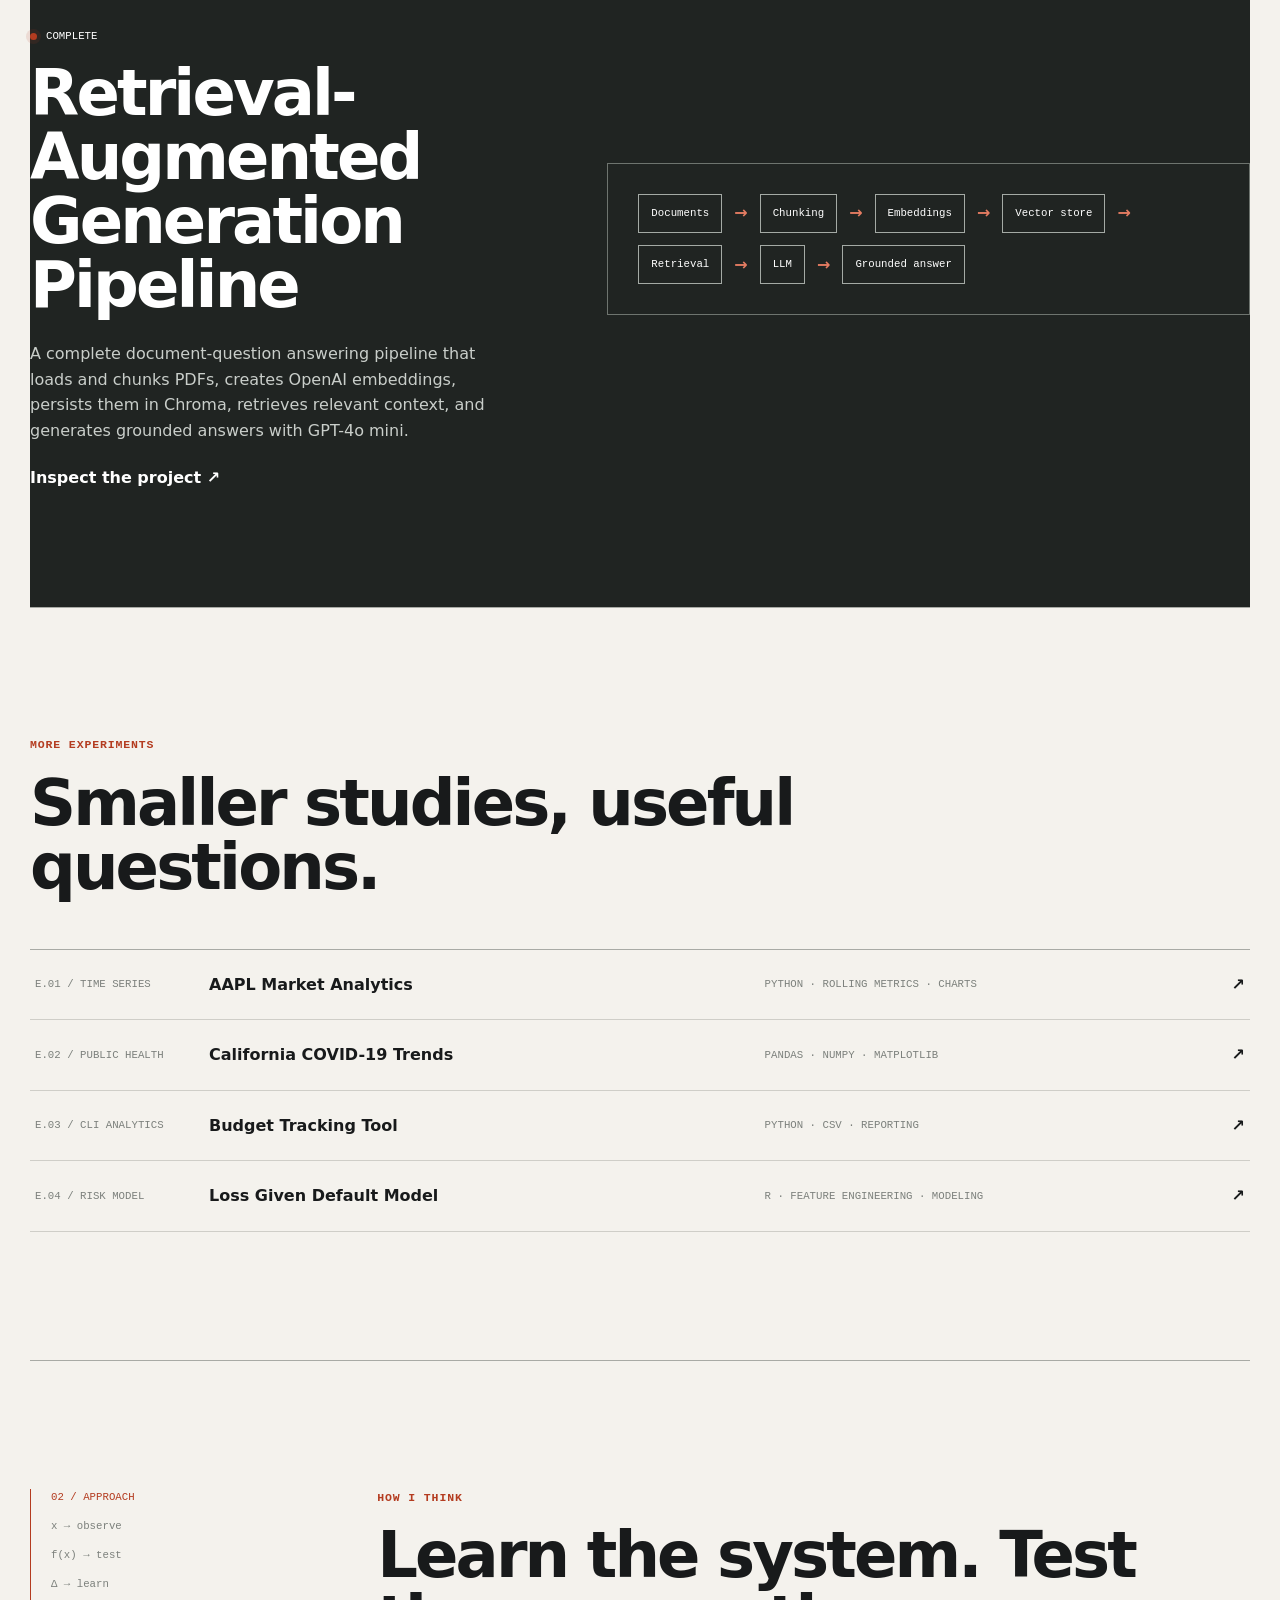
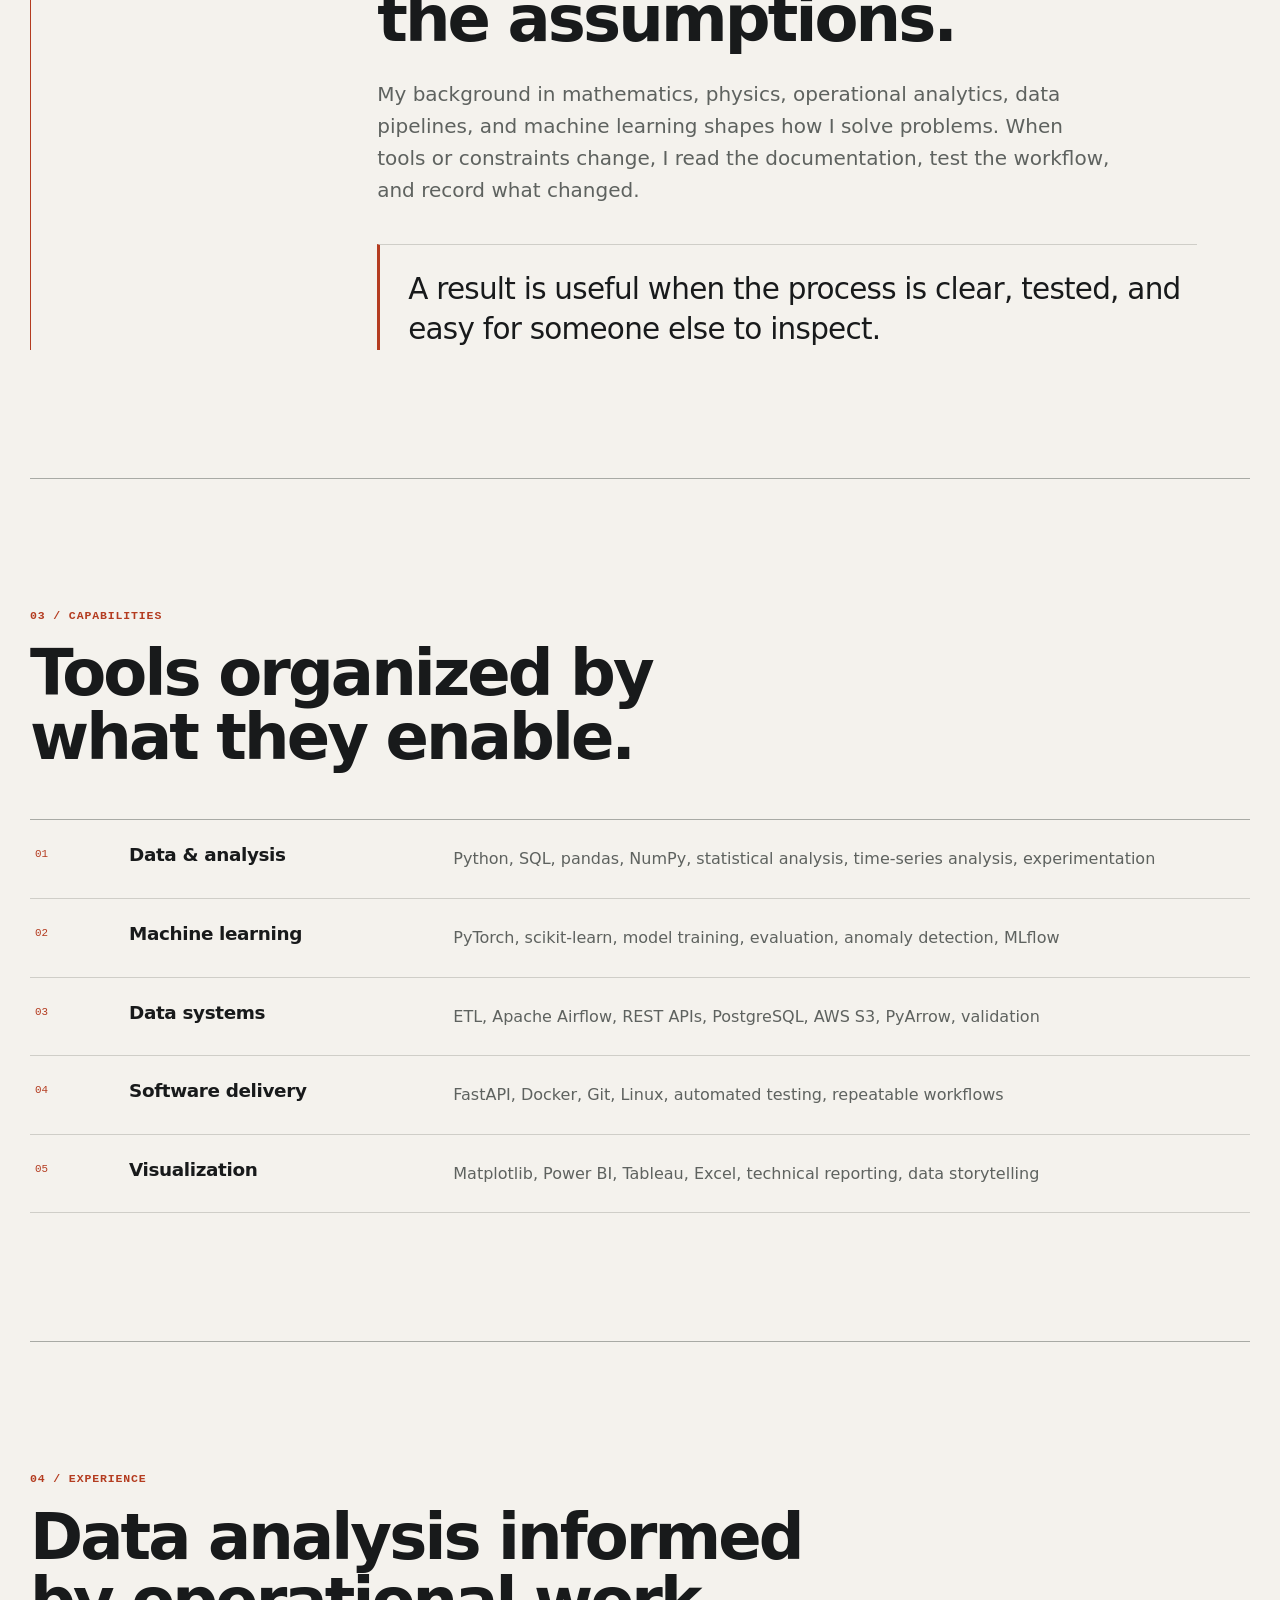
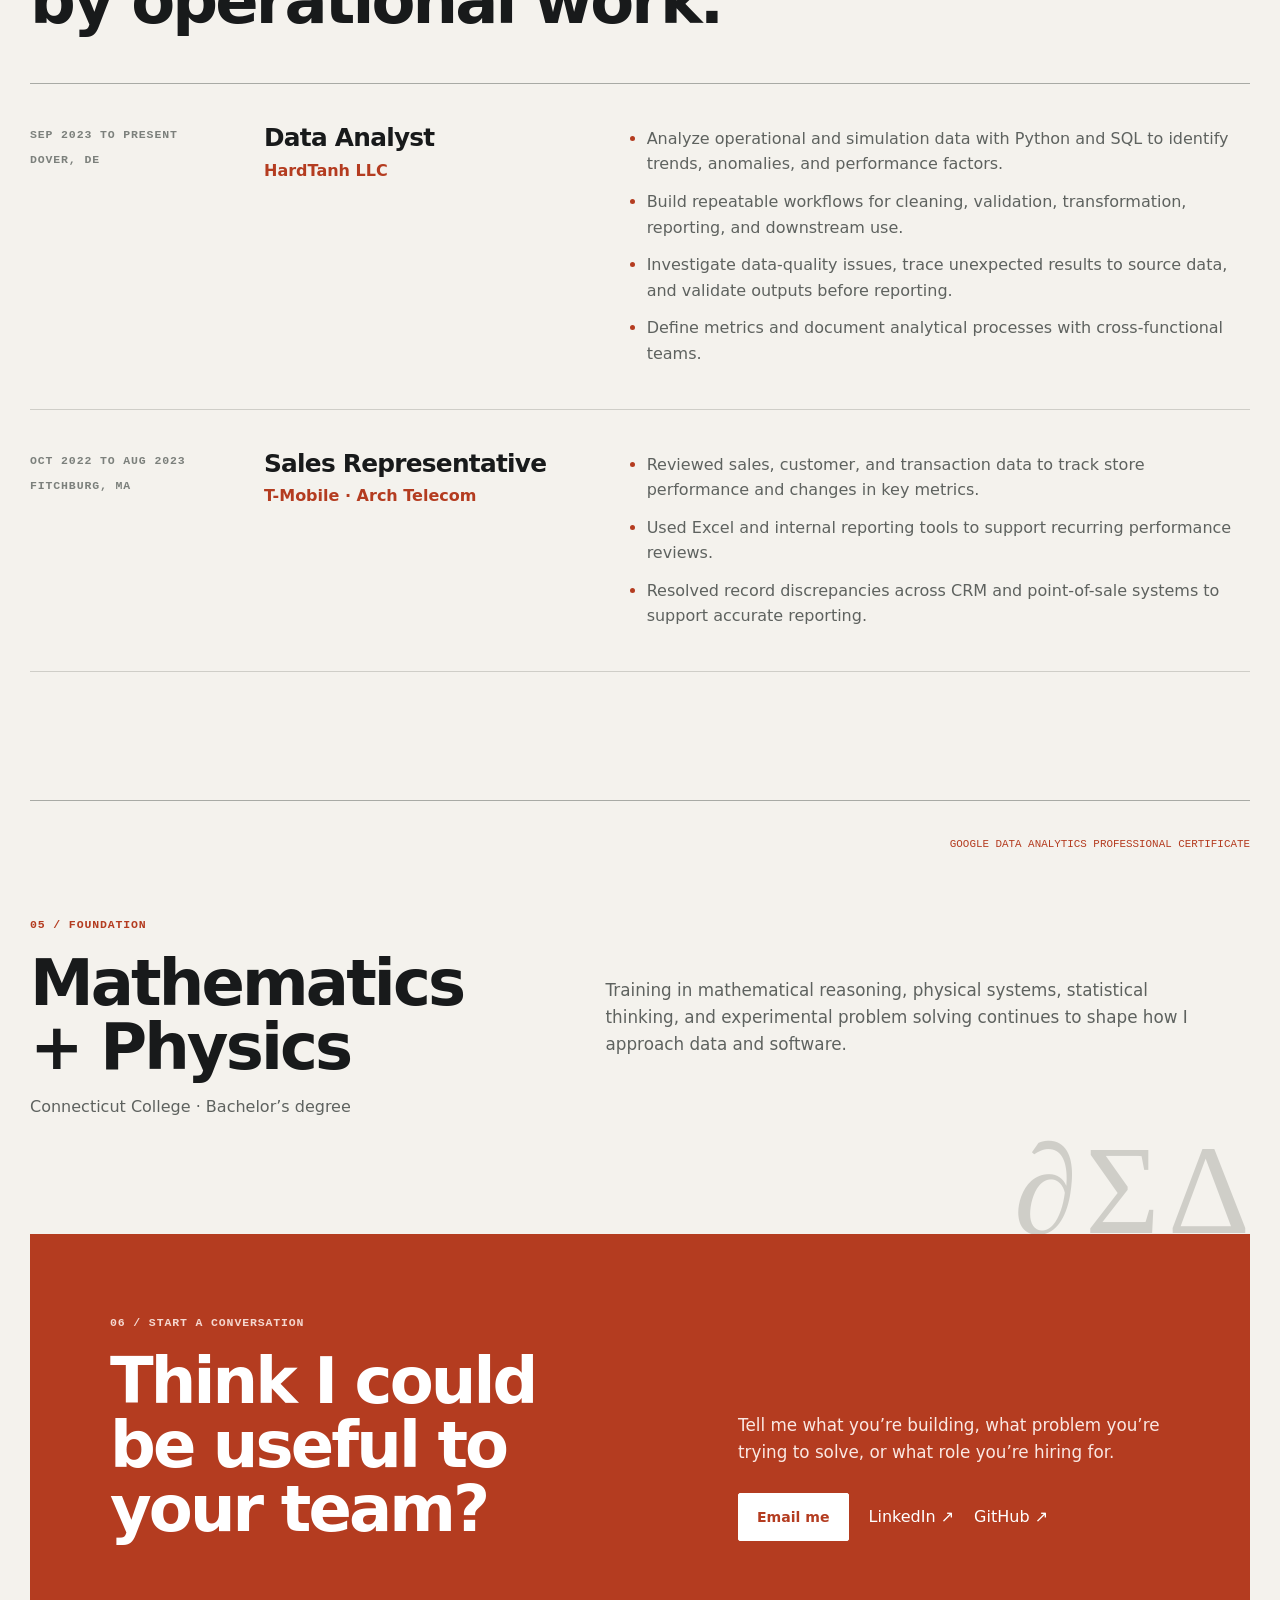
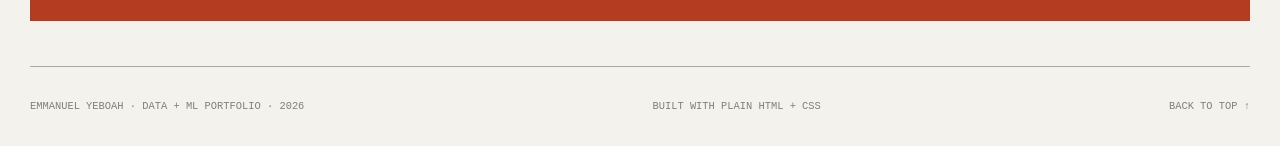
==== commit a88cbc46: "Add Spotify Airflow pipeline to portfolio" ====
--- a/index.html
+++ b/index.html
@@ -78,7 +78,38 @@
         <div class="flagship-list">
           <article class="flagship">
             <div class="project-copy">
-              <div class="project-meta"><span>P.01</span><span>ML system</span><span class="status">Public</span></div>
+              <div class="project-meta"><span>P.01</span><span>Data engineering</span><span class="status">In progress</span></div>
+              <h3>Spotify Airflow Pipeline</h3>
+              <p class="project-lead">A Spotify data engineering project evolving a working local analytics pipeline into an orchestrated workflow with durable cloud storage.</p>
+              <dl class="project-facts">
+                <div><dt>Built</dt><dd>OAuth-secured Spotify extraction, history import, schema normalization, measurement enrichment, event deduplication, CSV persistence, charts, and terminal reports.</dd></div>
+                <div><dt>Packaged</dt><dd>The synchronous Python pipeline runs locally or in Docker, with its generated data mounted back to the host.</dd></div>
+                <div><dt>Next</dt><dd>The planned orchestration path is Spotify API → Airflow → Redis → S3, with Postgres reserved for Airflow metadata. Those services are not implemented in the repository yet.</dd></div>
+              </dl>
+              <p class="tech-line">PYTHON / SPOTIFY WEB API / OAUTH 2.0 / PANDAS / MATPLOTLIB / DOCKER</p>
+              <a class="project-link" href="https://github.com/MannyYebz/spotify-airflow-pipeline">Inspect repository <span aria-hidden="true">↗</span></a>
+            </div>
+            <div class="project-visual spotify-visual" role="img" aria-label="Spotify Airflow pipeline architecture in progress: Spotify API to Airflow, Redis, and Amazon S3, with Postgres holding Airflow metadata. The current repository implements Spotify extraction and a local Python analytics pipeline; the orchestration services are planned.">
+              <span class="visual-label">ARCHITECTURE / IN PROGRESS</span>
+              <div class="spotify-map">
+                <div class="spotify-stage spotify-implemented"><small>Implemented</small><strong>Spotify API</strong><em>OAuth + extraction</em></div>
+                <b aria-hidden="true">↓</b>
+                <div class="spotify-stage spotify-planned"><small>Planned orchestration</small><strong>Apache Airflow</strong><em>schedule + monitor</em></div>
+                <b aria-hidden="true">↓</b>
+                <div class="spotify-architecture-branch">
+                  <span class="spotify-planned"><small>Planned dispatch</small><strong>Redis</strong></span>
+                  <span class="spotify-planned"><small>Planned metadata</small><strong>Postgres</strong></span>
+                </div>
+                <b aria-hidden="true">↓</b>
+                <div class="spotify-stage spotify-planned"><small>Planned data store</small><strong>Amazon S3</strong><em>pipeline outputs</em></div>
+                <p class="spotify-progress"><strong>Working today</strong> Python transform + dedup → local CSVs → charts + CLI</p>
+              </div>
+            </div>
+          </article>
+
+          <article class="flagship flagship-reverse">
+            <div class="project-copy">
+              <div class="project-meta"><span>P.02</span><span>ML system</span><span class="status">Public</span></div>
               <h3>Customer Churn ML Pipeline</h3>
               <p class="project-lead">A workflow that preprocesses customer data, trains and tracks a churn model, evaluates it, and serves predictions through an API.</p>
               <dl class="project-facts">
@@ -105,9 +136,9 @@
             </div>
           </article>
 
-          <article class="flagship flagship-reverse">
-            <div class="project-copy">
-              <div class="project-meta"><span>P.02</span><span>Data orchestration</span><span class="status">Public</span></div>
+          <article class="flagship">
+            <div class="project-copy">
+              <div class="project-meta"><span>P.03</span><span>Data orchestration</span><span class="status">Public</span></div>
               <h3>Apache Airflow Data Lab</h3>
               <p class="project-lead">A Docker-based orchestration lab that progresses from foundational Python ETL workflows to scheduled weather and Spark pipelines.</p>
               <dl class="project-facts">
@@ -132,9 +163,9 @@
             </div>
           </article>
 
-          <article class="flagship">
-            <div class="project-copy">
-              <div class="project-meta"><span>P.03</span><span>Data pipeline</span><span class="status">Public</span></div>
+          <article class="flagship flagship-reverse">
+            <div class="project-copy">
+              <div class="project-meta"><span>P.04</span><span>Data pipeline</span><span class="status">Public</span></div>
               <h3>Weather Data Pipeline</h3>
               <p class="project-lead">A repeatable API workflow that turns live weather responses and five-day forecasts into structured comparisons and visual reports.</p>
               <dl class="project-facts">
@@ -157,9 +188,9 @@
             </div>
           </article>
 
-          <article class="flagship flagship-reverse">
-            <div class="project-copy">
-              <div class="project-meta"><span>P.04</span><span>Text analysis</span><span class="status">Public</span></div>
+          <article class="flagship">
+            <div class="project-copy">
+              <div class="project-meta"><span>P.05</span><span>Text analysis</span><span class="status">Public</span></div>
               <h3>News Sentiment Analyzer</h3>
               <p class="project-lead">An analysis pipeline that collects live headlines, scores language polarity, and compares sentiment across six news categories.</p>
               <dl class="project-facts">
@@ -195,11 +226,10 @@
       <section class="other-work section-shell" aria-labelledby="other-work-title">
         <div class="compact-heading"><p class="section-index">More experiments</p><h2 id="other-work-title">Smaller studies, useful questions.</h2></div>
         <div class="experiment-list">
-          <a href="https://github.com/MannyYebz/spotify-listening-analytics"><span>E.01 / API + OAuth</span><strong>Spotify Listening Analytics</strong><em>Python · OAuth 2.0 · pandas</em><b>↗</b></a>
-          <a href="https://github.com/MannyYebz/stock_market_analytics"><span>E.02 / Time series</span><strong>AAPL Market Analytics</strong><em>Python · rolling metrics · charts</em><b>↗</b></a>
-          <a href="https://github.com/MannyYebz/covid-analytics"><span>E.03 / Public health</span><strong>California COVID-19 Trends</strong><em>pandas · NumPy · Matplotlib</em><b>↗</b></a>
-          <a href="https://github.com/MannyYebz/budget-tracker"><span>E.04 / CLI analytics</span><strong>Budget Tracking Tool</strong><em>Python · CSV · reporting</em><b>↗</b></a>
-          <a href="https://github.com/MannyYebz/BLMC"><span>E.05 / Risk model</span><strong>Loss Given Default Model</strong><em>R · feature engineering · modeling</em><b>↗</b></a>
+          <a href="https://github.com/MannyYebz/stock_market_analytics"><span>E.01 / Time series</span><strong>AAPL Market Analytics</strong><em>Python · rolling metrics · charts</em><b>↗</b></a>
+          <a href="https://github.com/MannyYebz/covid-analytics"><span>E.02 / Public health</span><strong>California COVID-19 Trends</strong><em>pandas · NumPy · Matplotlib</em><b>↗</b></a>
+          <a href="https://github.com/MannyYebz/budget-tracker"><span>E.03 / CLI analytics</span><strong>Budget Tracking Tool</strong><em>Python · CSV · reporting</em><b>↗</b></a>
+          <a href="https://github.com/MannyYebz/BLMC"><span>E.04 / Risk model</span><strong>Loss Given Default Model</strong><em>R · feature engineering · modeling</em><b>↗</b></a>
         </div>
       </section>
 
--- a/styles.css
+++ b/styles.css
@@ -228,6 +228,18 @@
 .task-chain b { color: var(--accent); }
 .output-nodes { width: 100%; display: grid; grid-template-columns: repeat(2, 1fr); gap: 14px; }
 .output-nodes span { display: grid; gap: 4px; padding: 15px; border: 1px solid var(--ink); background: var(--surface); text-align: center; }
+.spotify-map { position: relative; z-index: 1; display: flex; flex-direction: column; align-items: center; gap: 11px; margin-top: 34px; }
+.spotify-map > b { color: var(--accent); font-family: var(--mono); line-height: 1; }
+.spotify-stage { display: grid; align-content: center; gap: 3px; min-height: 68px; padding: 10px 12px; border: 1px solid var(--ink); background: var(--surface); text-align: center; }
+.spotify-stage { width: min(100%, 310px); }
+.spotify-map small, .spotify-map em { color: var(--soft); font-family: var(--mono); font-size: 0.57rem; font-style: normal; text-transform: uppercase; }
+.spotify-implemented { border-color: var(--accent); background: var(--accent); color: white; }
+.spotify-implemented small, .spotify-implemented em { color: #f9e8e3; }
+.spotify-planned { border-style: dashed !important; }
+.spotify-architecture-branch { width: 100%; display: grid; grid-template-columns: repeat(2, 1fr); gap: 12px; }
+.spotify-architecture-branch span { display: grid; gap: 3px; padding: 11px; border: 1px solid var(--ink); background: var(--surface); text-align: center; }
+.spotify-progress { width: 100%; margin-top: 4px; padding: 12px; border-left: 3px solid var(--accent); background: var(--accent-soft); color: var(--muted); font-size: 0.72rem; }
+.spotify-progress strong { color: var(--ink); }
 .pipeline-row { position: relative; z-index: 1; display: flex; align-items: center; justify-content: space-between; gap: 7px; margin-top: 64px; font-family: var(--mono); font-size: 0.66rem; text-transform: uppercase; }
 .pipeline-row span { padding: 8px; border: 1px solid var(--ink); background: var(--surface); }
 .pipeline-row b { color: var(--accent); }
@@ -401,6 +413,9 @@
   .architecture-stack { gap: 8px; margin-top: 30px; }
   .architecture-stack div { min-height: 82px; padding: 10px; }
   .orchestration-map { margin-top: 28px; }
+  .spotify-map { margin-top: 24px; }
+  .spotify-stage { min-height: 62px; padding: 8px; }
+  .spotify-architecture-branch { gap: 7px; }
   .task-chain { flex-wrap: wrap; }
   .task-chain span { padding: 8px; }
   .pipeline-row { flex-wrap: wrap; justify-content: flex-start; margin-top: 38px; }
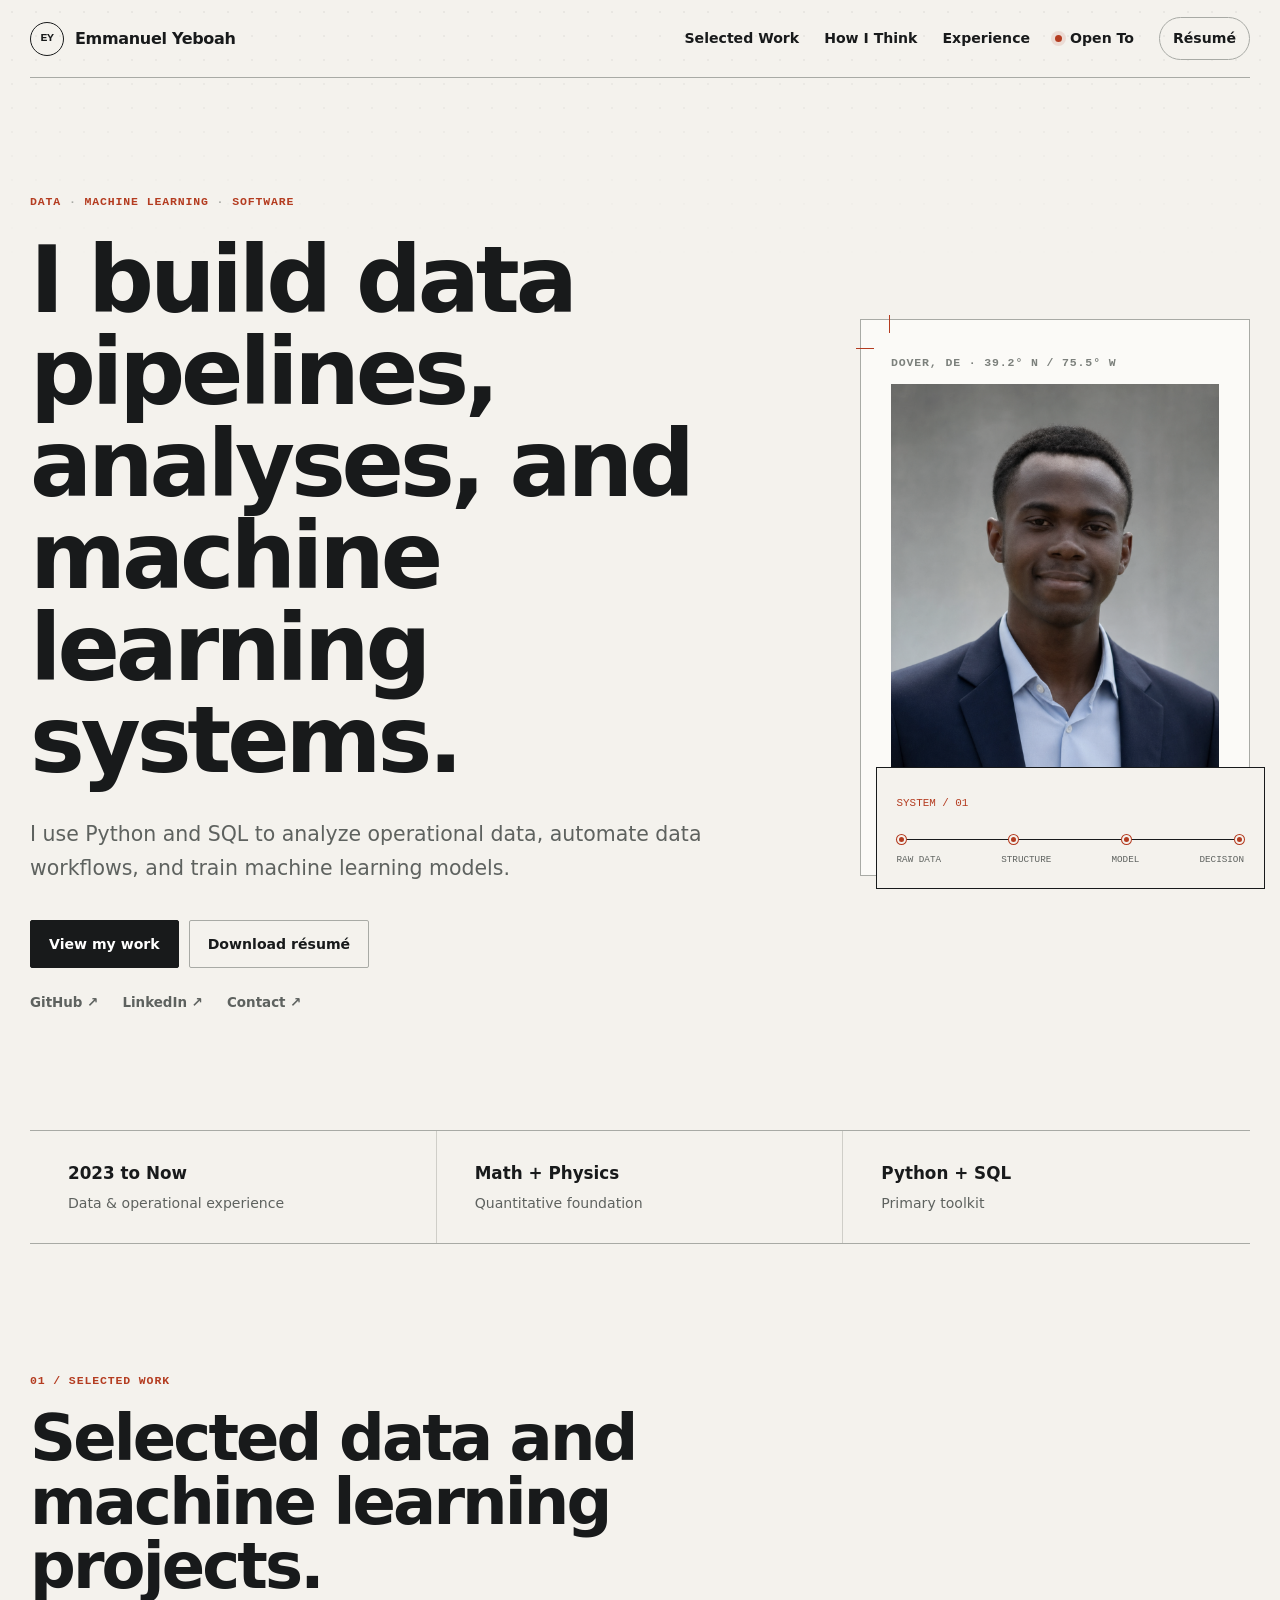
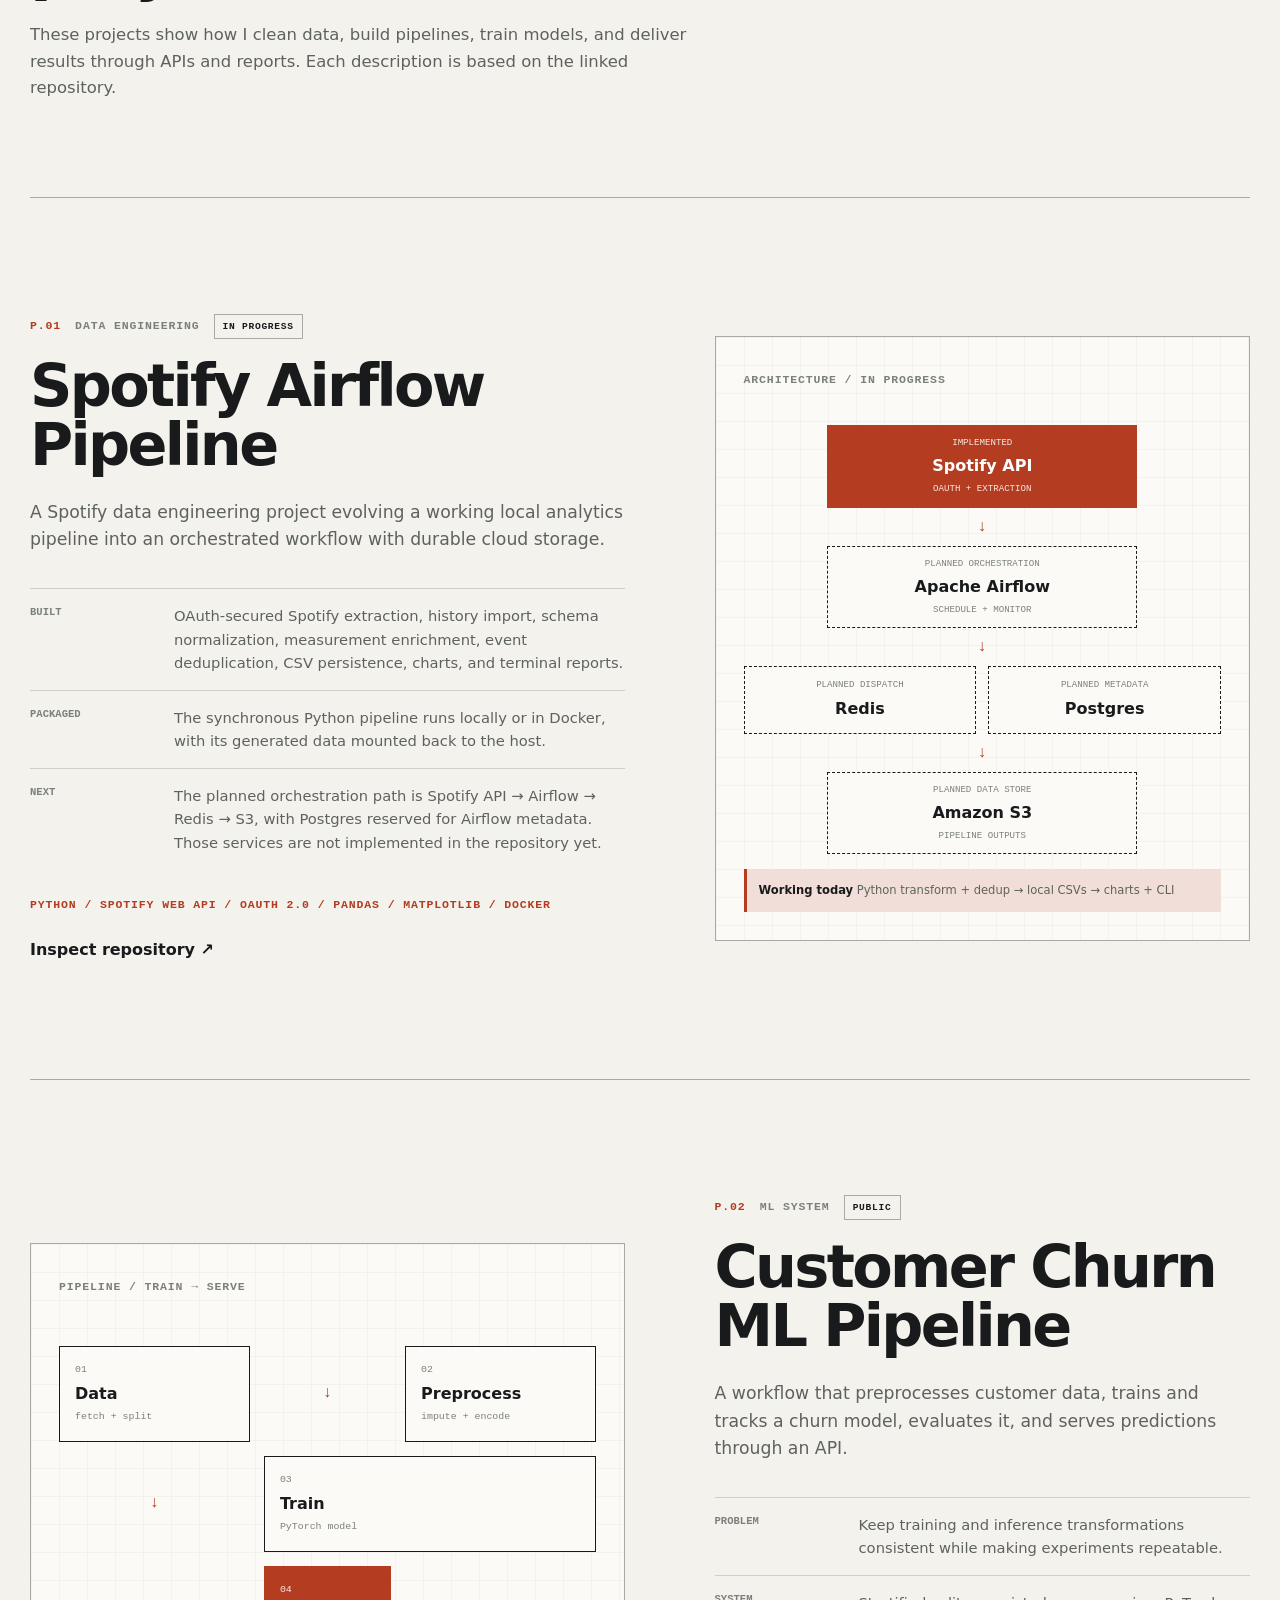
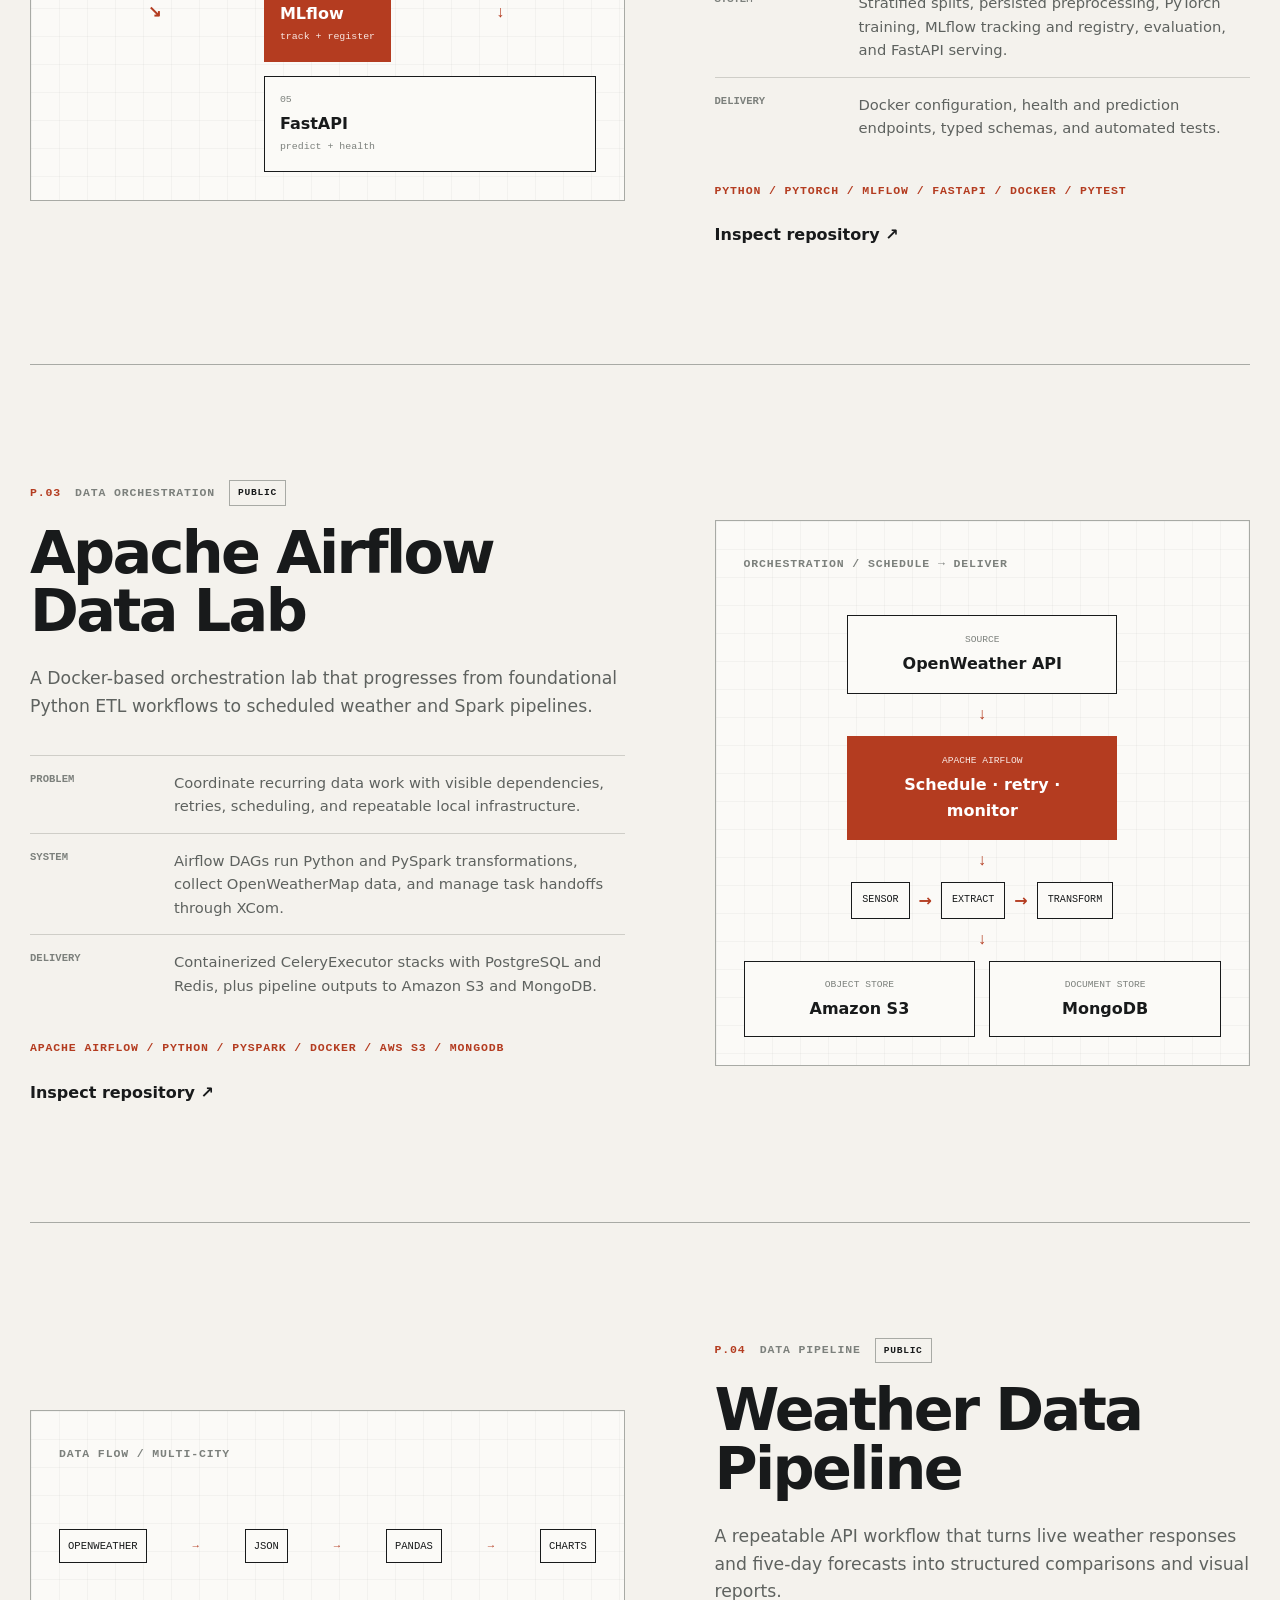
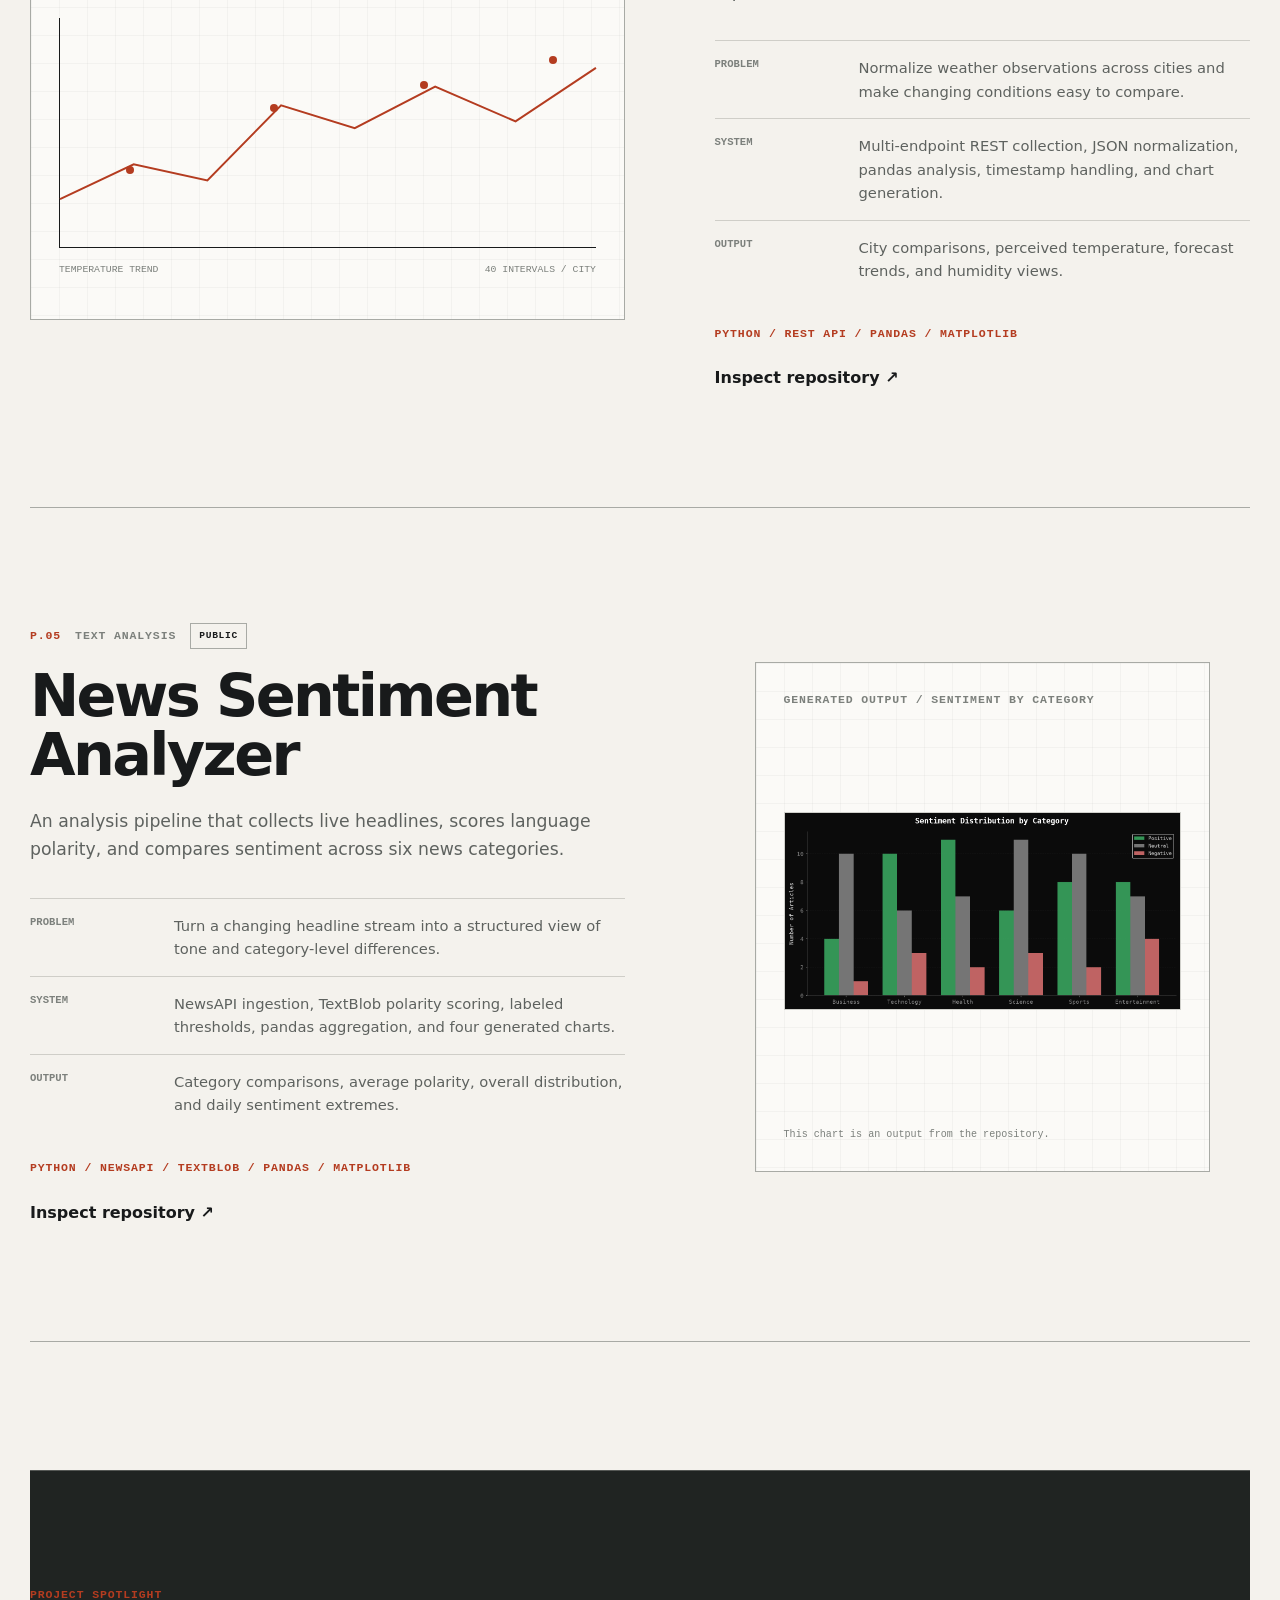
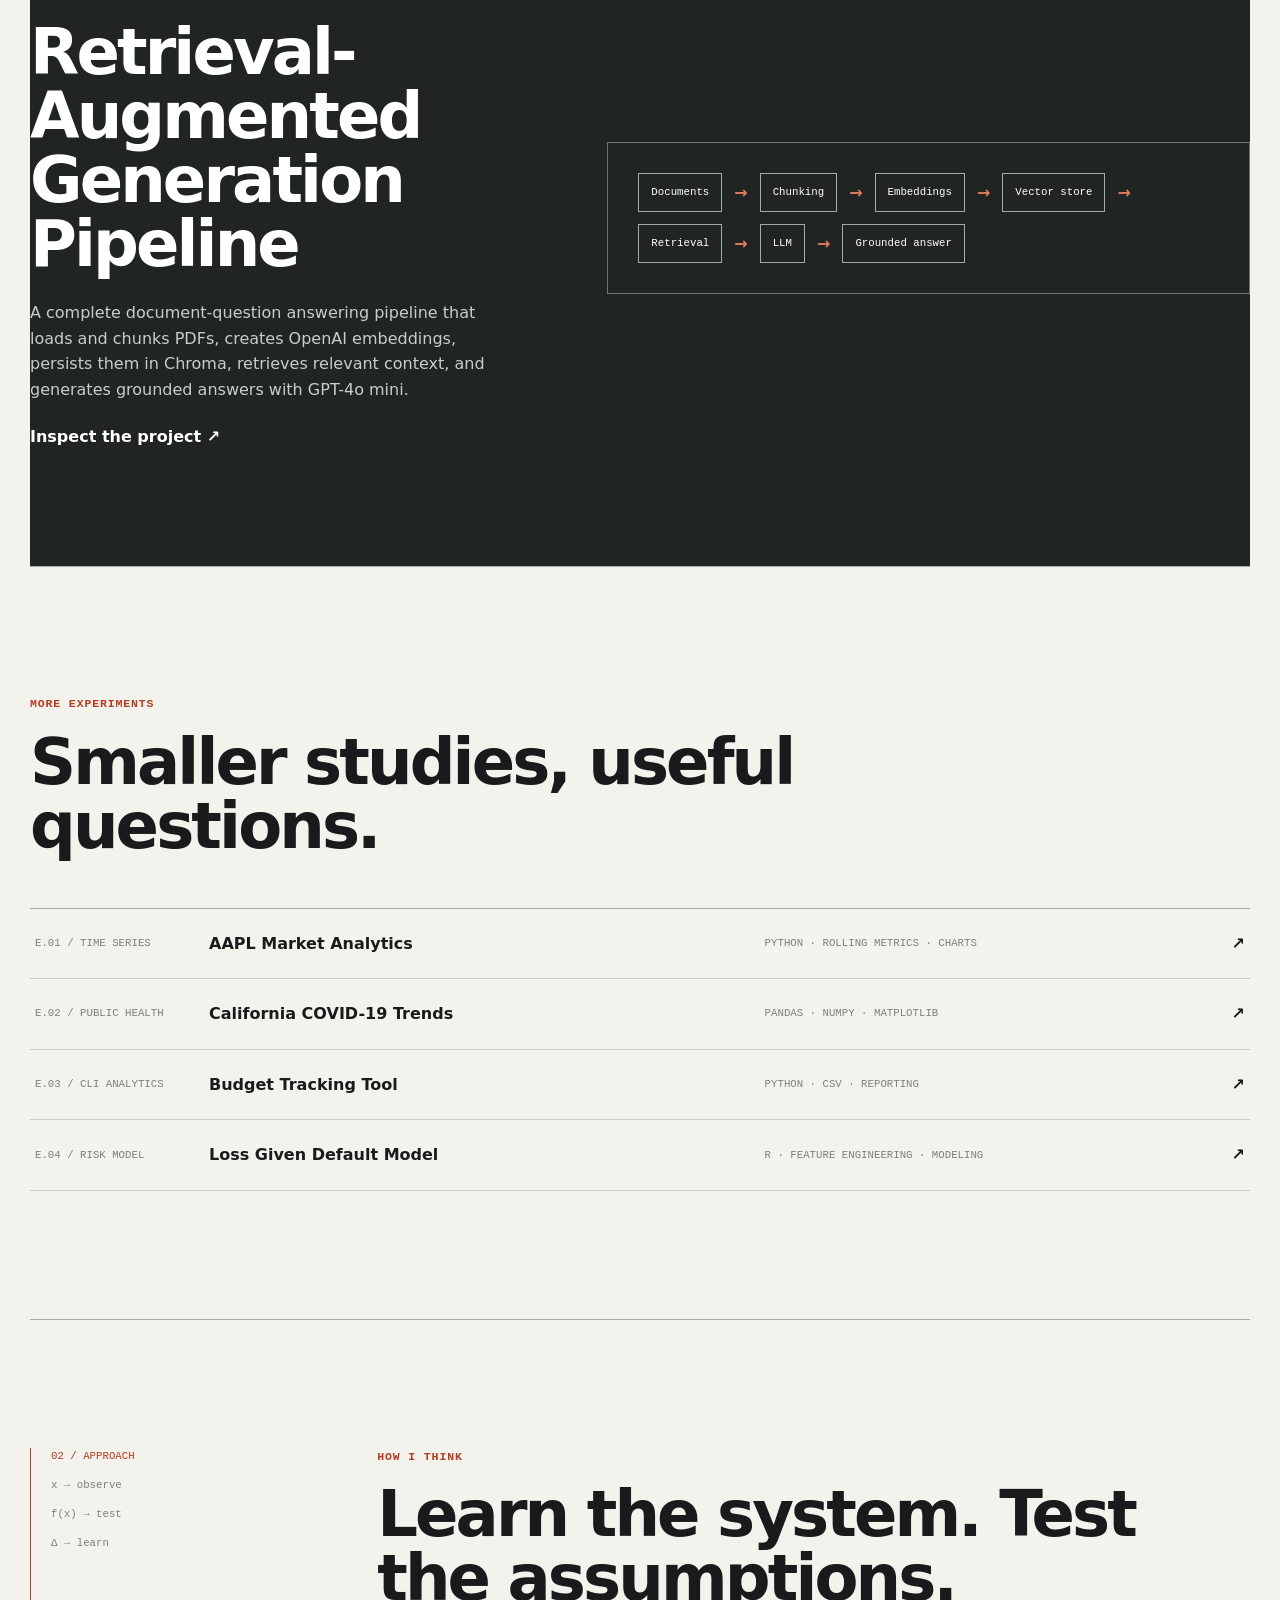
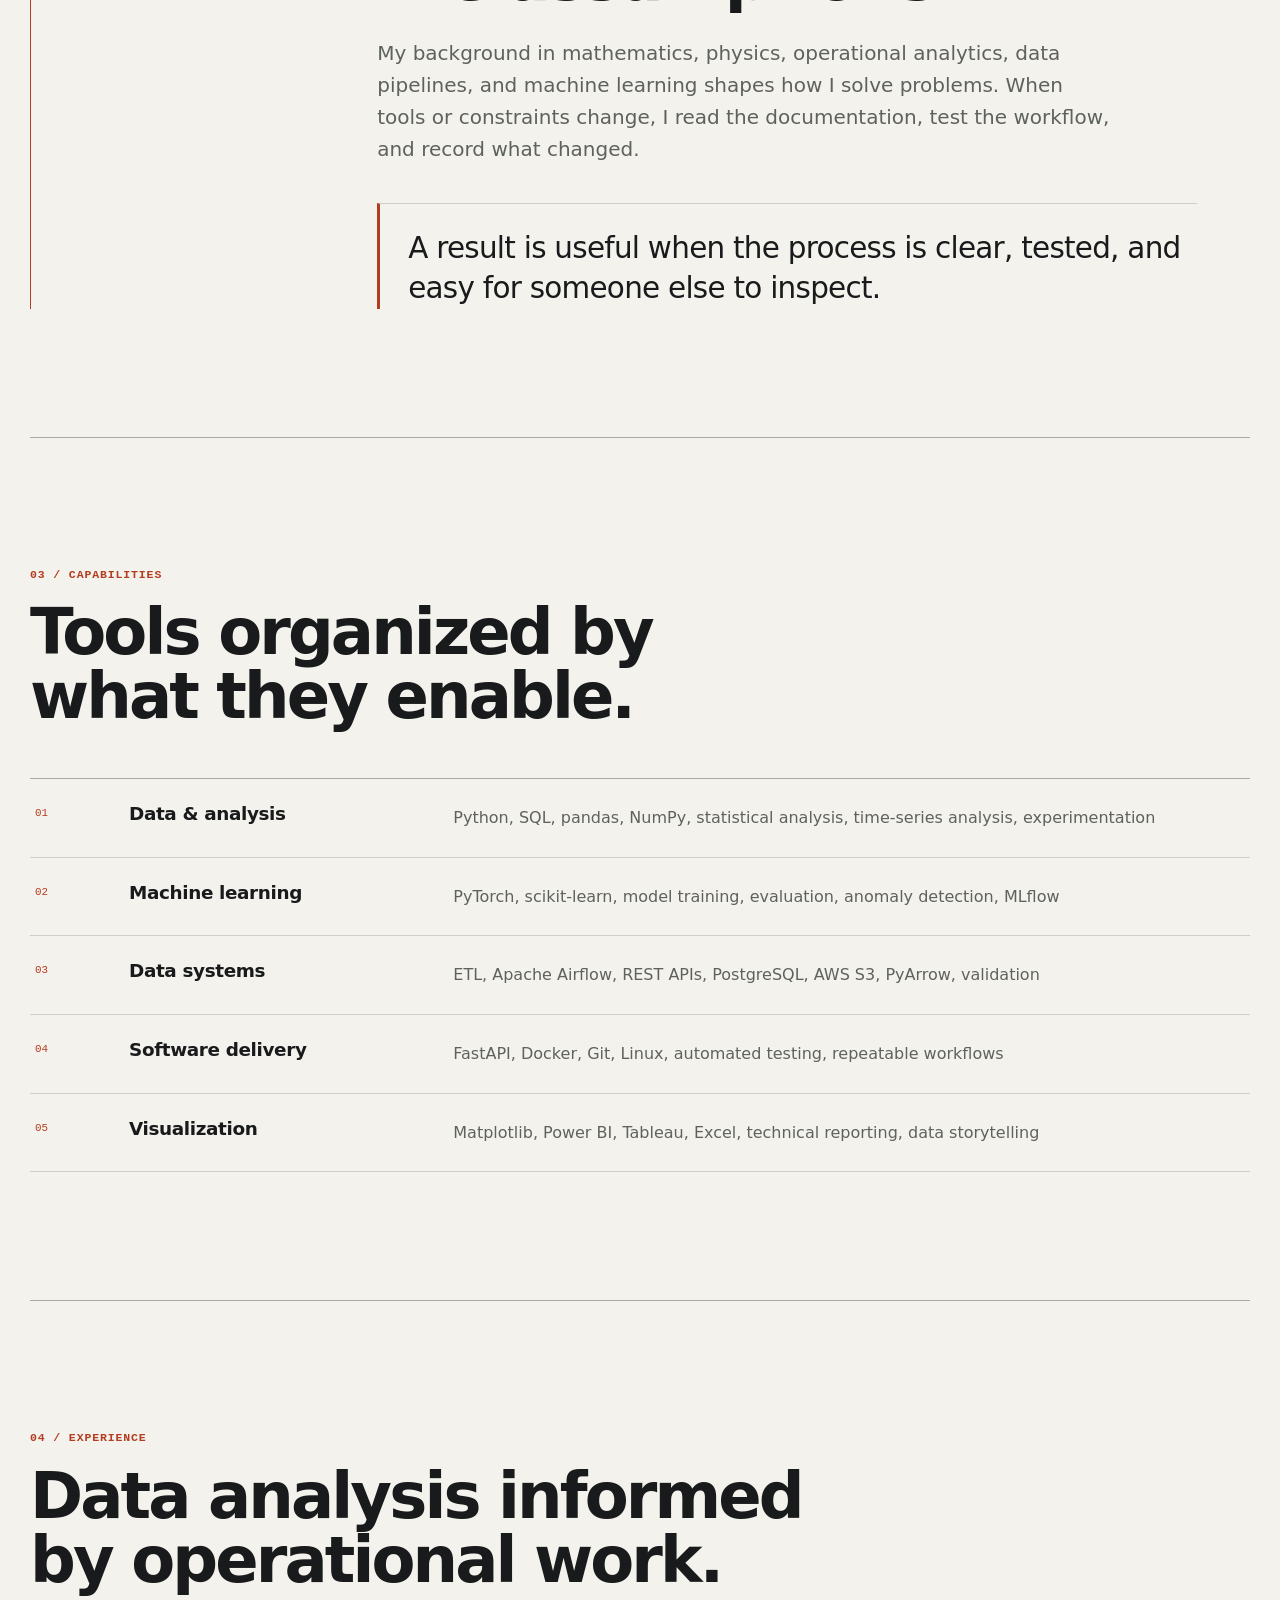
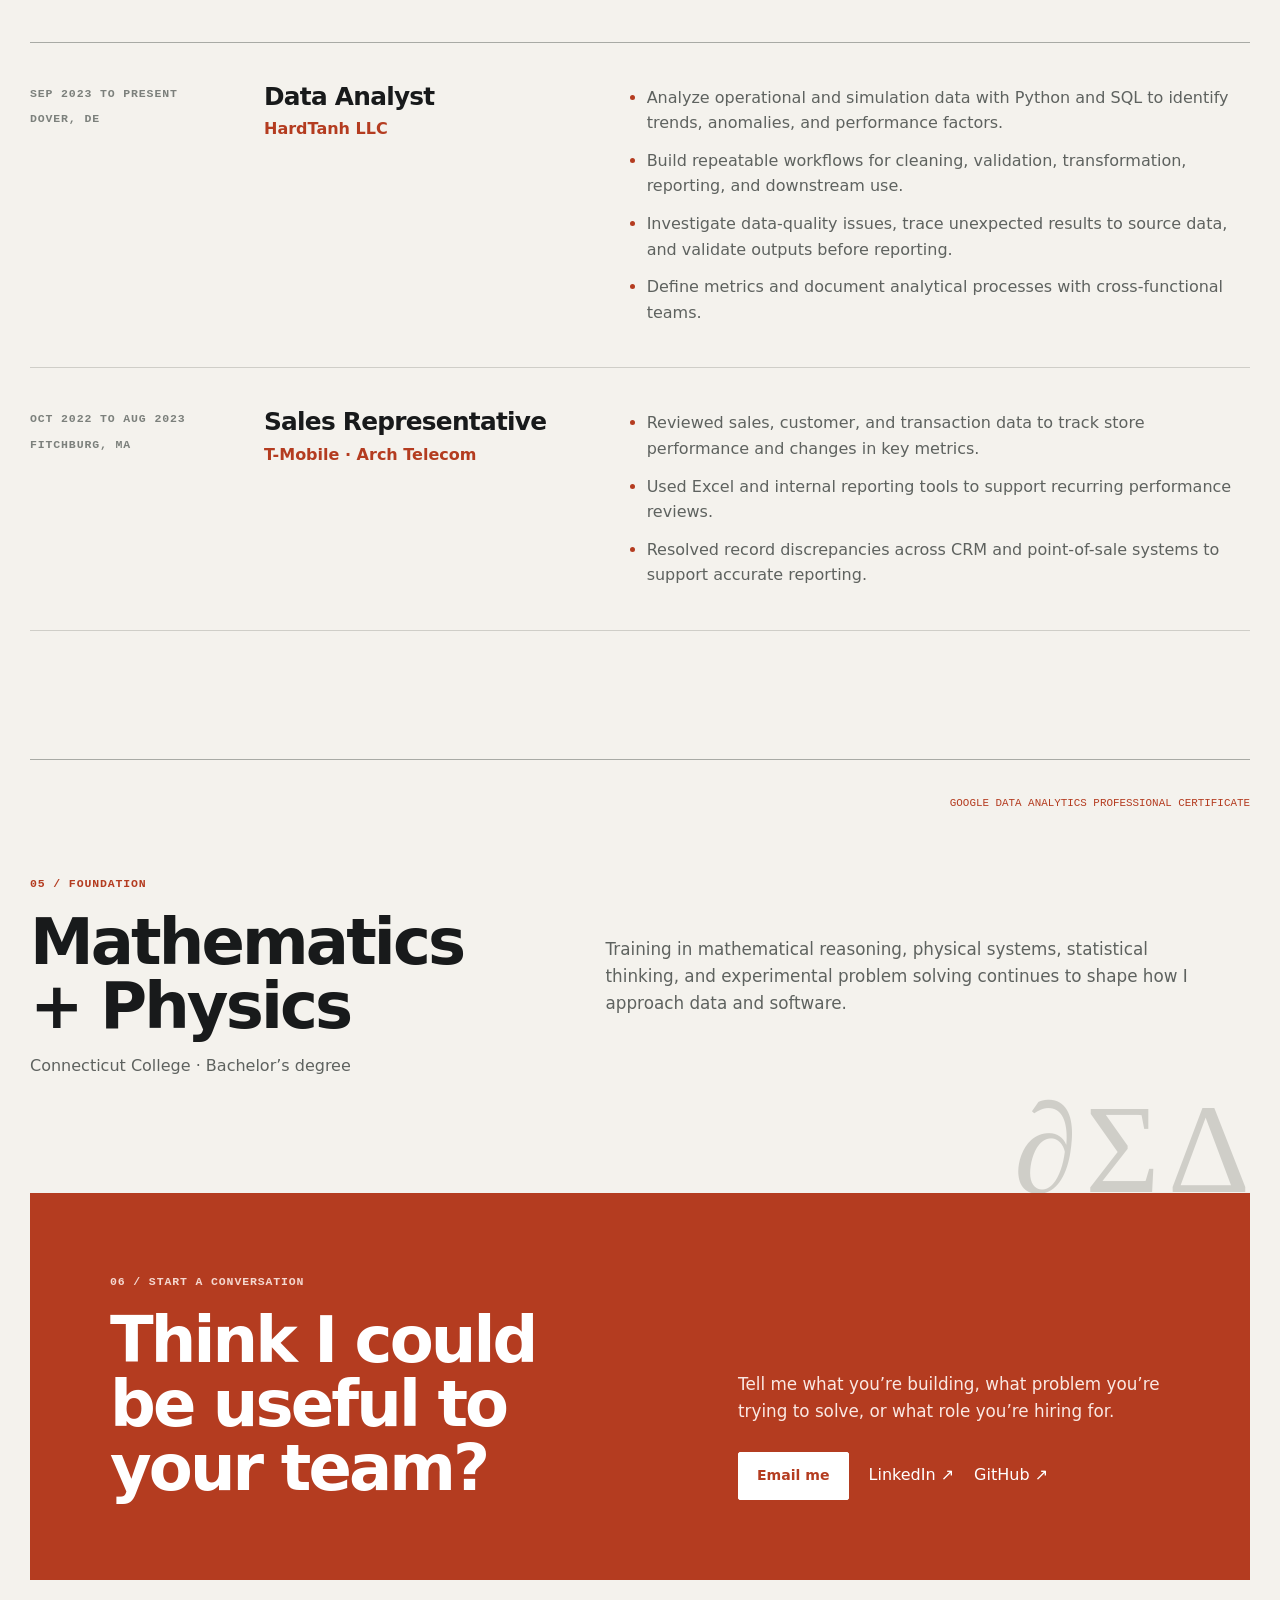
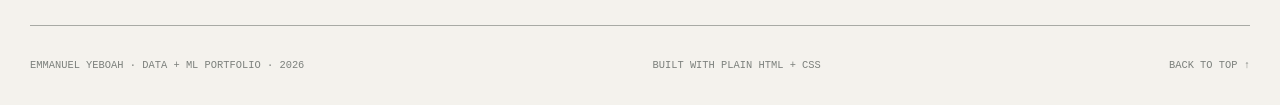
==== commit 36ac3446: "Present RAG pipeline as project spotlight" ====
--- a/index.html
+++ b/index.html
@@ -212,8 +212,7 @@
 
       <section class="building-section section-shell" id="building" aria-labelledby="building-title">
         <div class="building-copy">
-          <p class="section-index">Completed / 16 Aug 2026</p>
-          <div class="build-status"><span aria-hidden="true"></span>Complete</div>
+          <p class="section-index">Project spotlight</p>
           <h2 id="building-title">Retrieval-Augmented Generation Pipeline</h2>
           <p>A complete document-question answering pipeline that loads and chunks PDFs, creates OpenAI embeddings, persists them in Chroma, retrieves relevant context, and generates grounded answers with GPT-4o mini.</p>
           <a class="project-link" href="https://github.com/MannyYebz/rag-project">Inspect the project <span aria-hidden="true">↗</span></a>
--- a/styles.css
+++ b/styles.css
@@ -106,7 +106,7 @@
 }
 .nav-links a:hover::after, .nav-links a:focus-visible::after, .nav-links .active::after { transform: scaleX(1); transform-origin: left; }
 .nav-open-to { display: inline-flex; align-items: center; gap: 8px; }
-.nav-open-to > span, .build-status > span, .availability-heading > span {
+.nav-open-to > span, .availability-heading > span {
   width: 7px;
   height: 7px;
   border-radius: 50%;
@@ -255,7 +255,6 @@
 .building-section { display: grid; grid-template-columns: 0.85fr 1.15fr; gap: clamp(48px, 8vw, 110px); padding-block: clamp(72px, 9vw, 118px); border-bottom: 1px solid var(--line-dark); background: var(--dark); color: white; box-shadow: 100vw 0 var(--dark), -100vw 0 var(--dark); clip-path: inset(0 -100vw); }
 .building-copy h2 { max-width: 660px; margin-top: 16px; }
 .building-copy > p:not(.section-index) { max-width: 620px; margin-top: 24px; color: #c9ceca; }
-.build-status { width: fit-content; display: flex; align-items: center; gap: 9px; margin-top: 24px; font-family: var(--mono); font-size: 0.67rem; text-transform: uppercase; }
 .building-section .project-link { color: white; }
 .rag-flow { align-self: center; display: flex; flex-wrap: wrap; align-items: center; gap: 12px; padding: 30px; border: 1px solid #6e746f; }
 .rag-flow span { padding: 10px 12px; border: 1px solid #a4aaa5; font-family: var(--mono); font-size: 0.67rem; }
